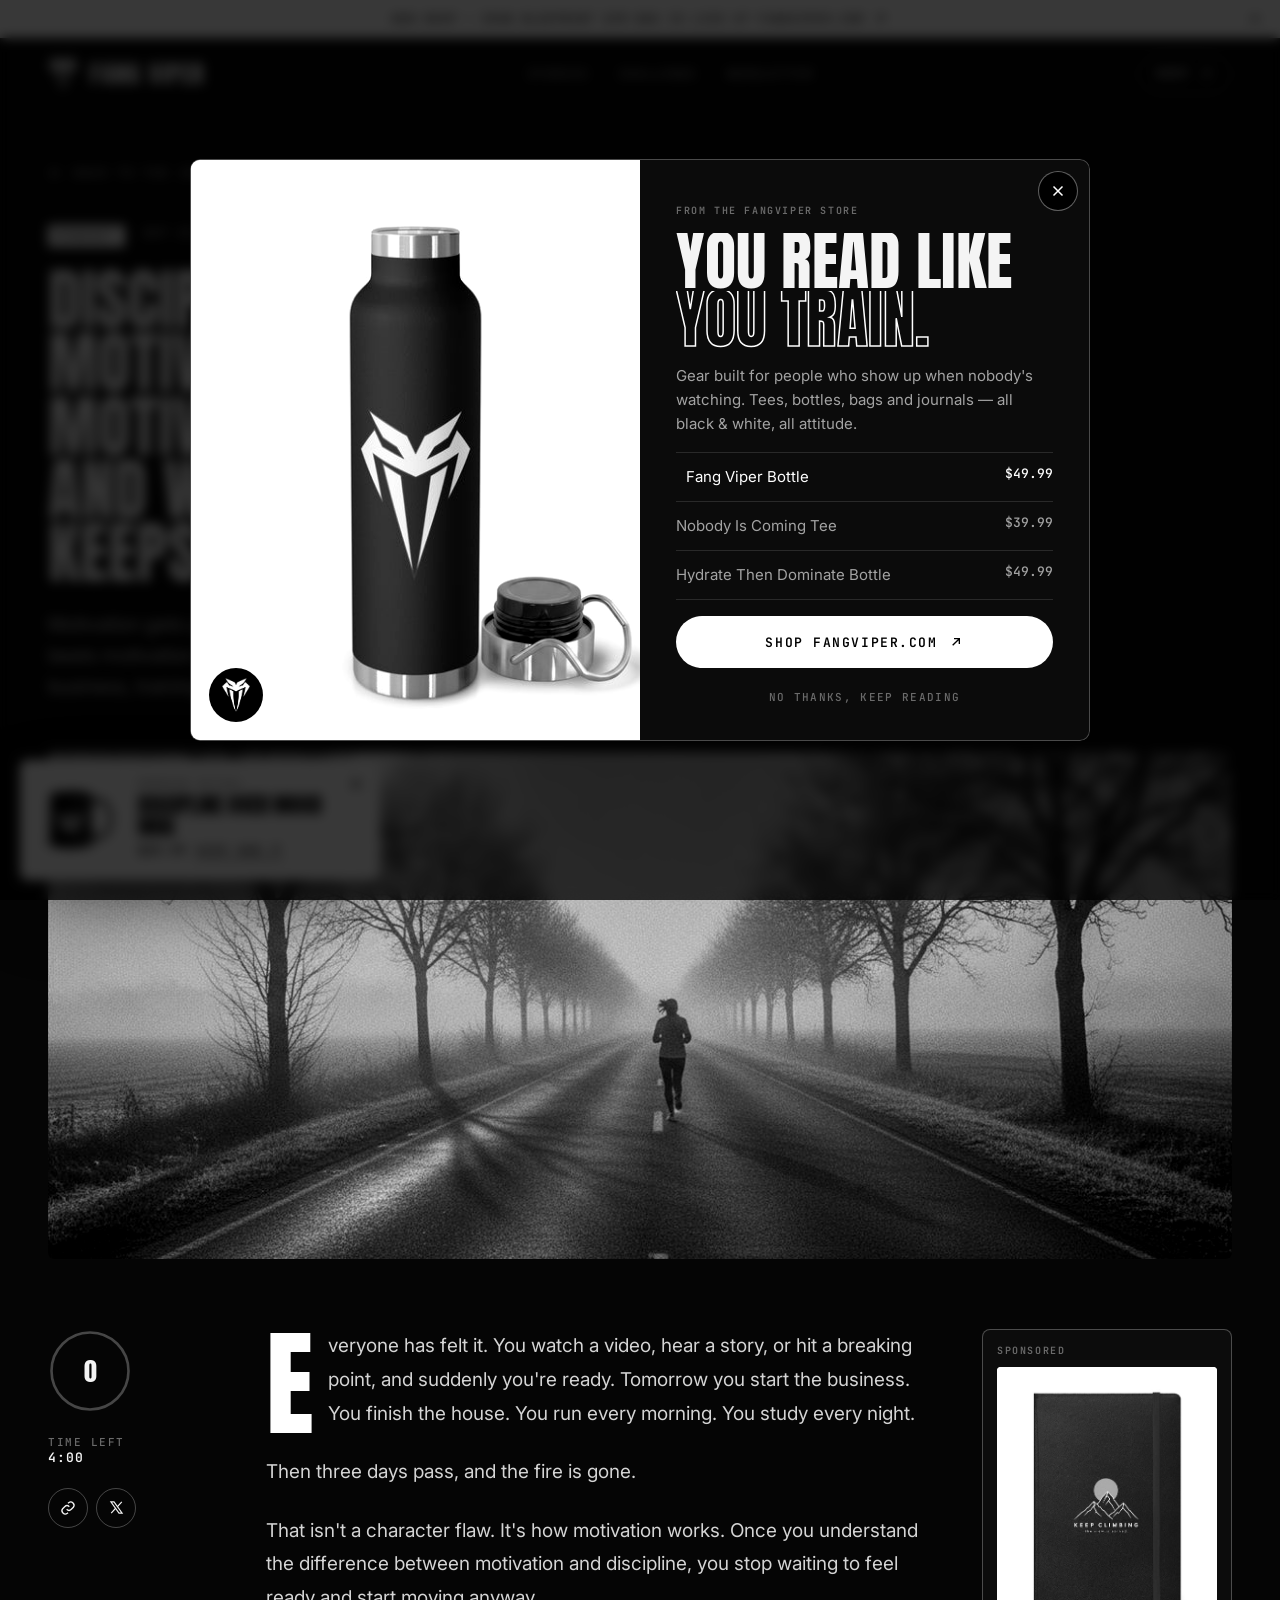
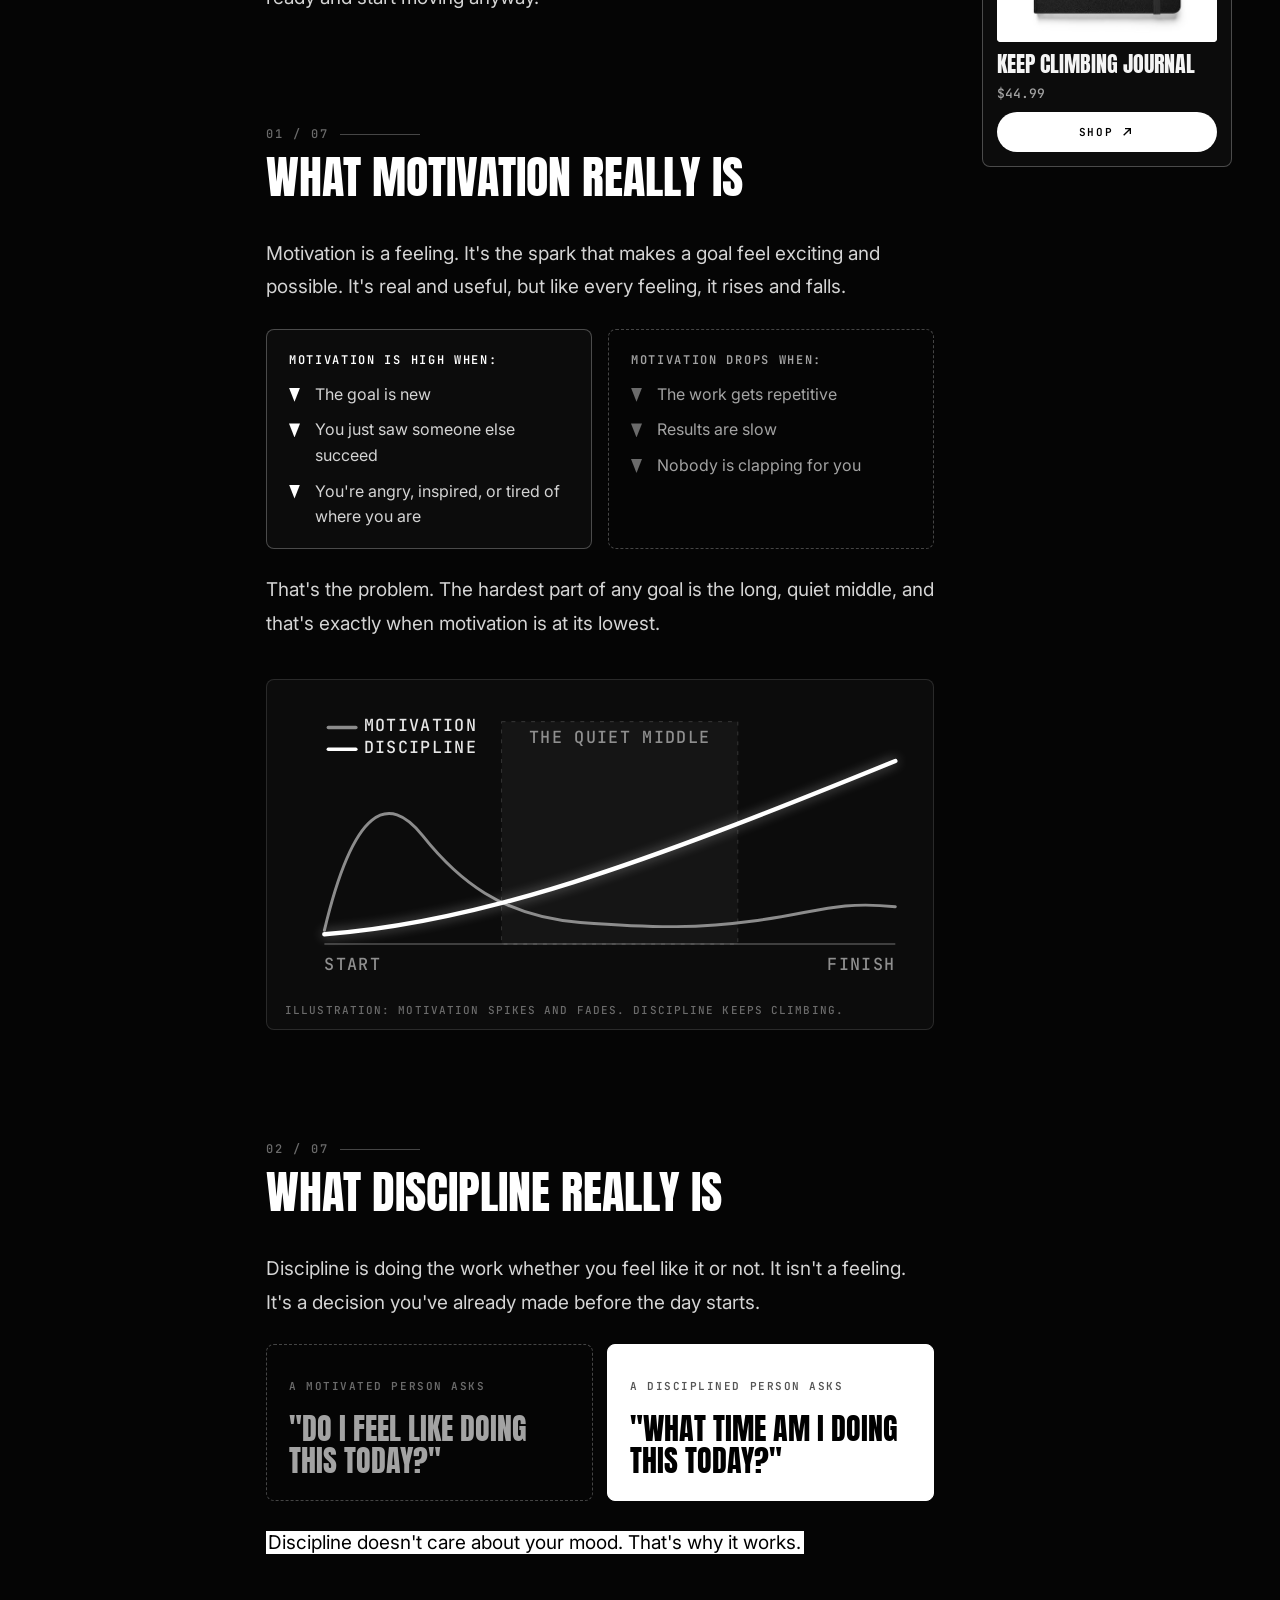
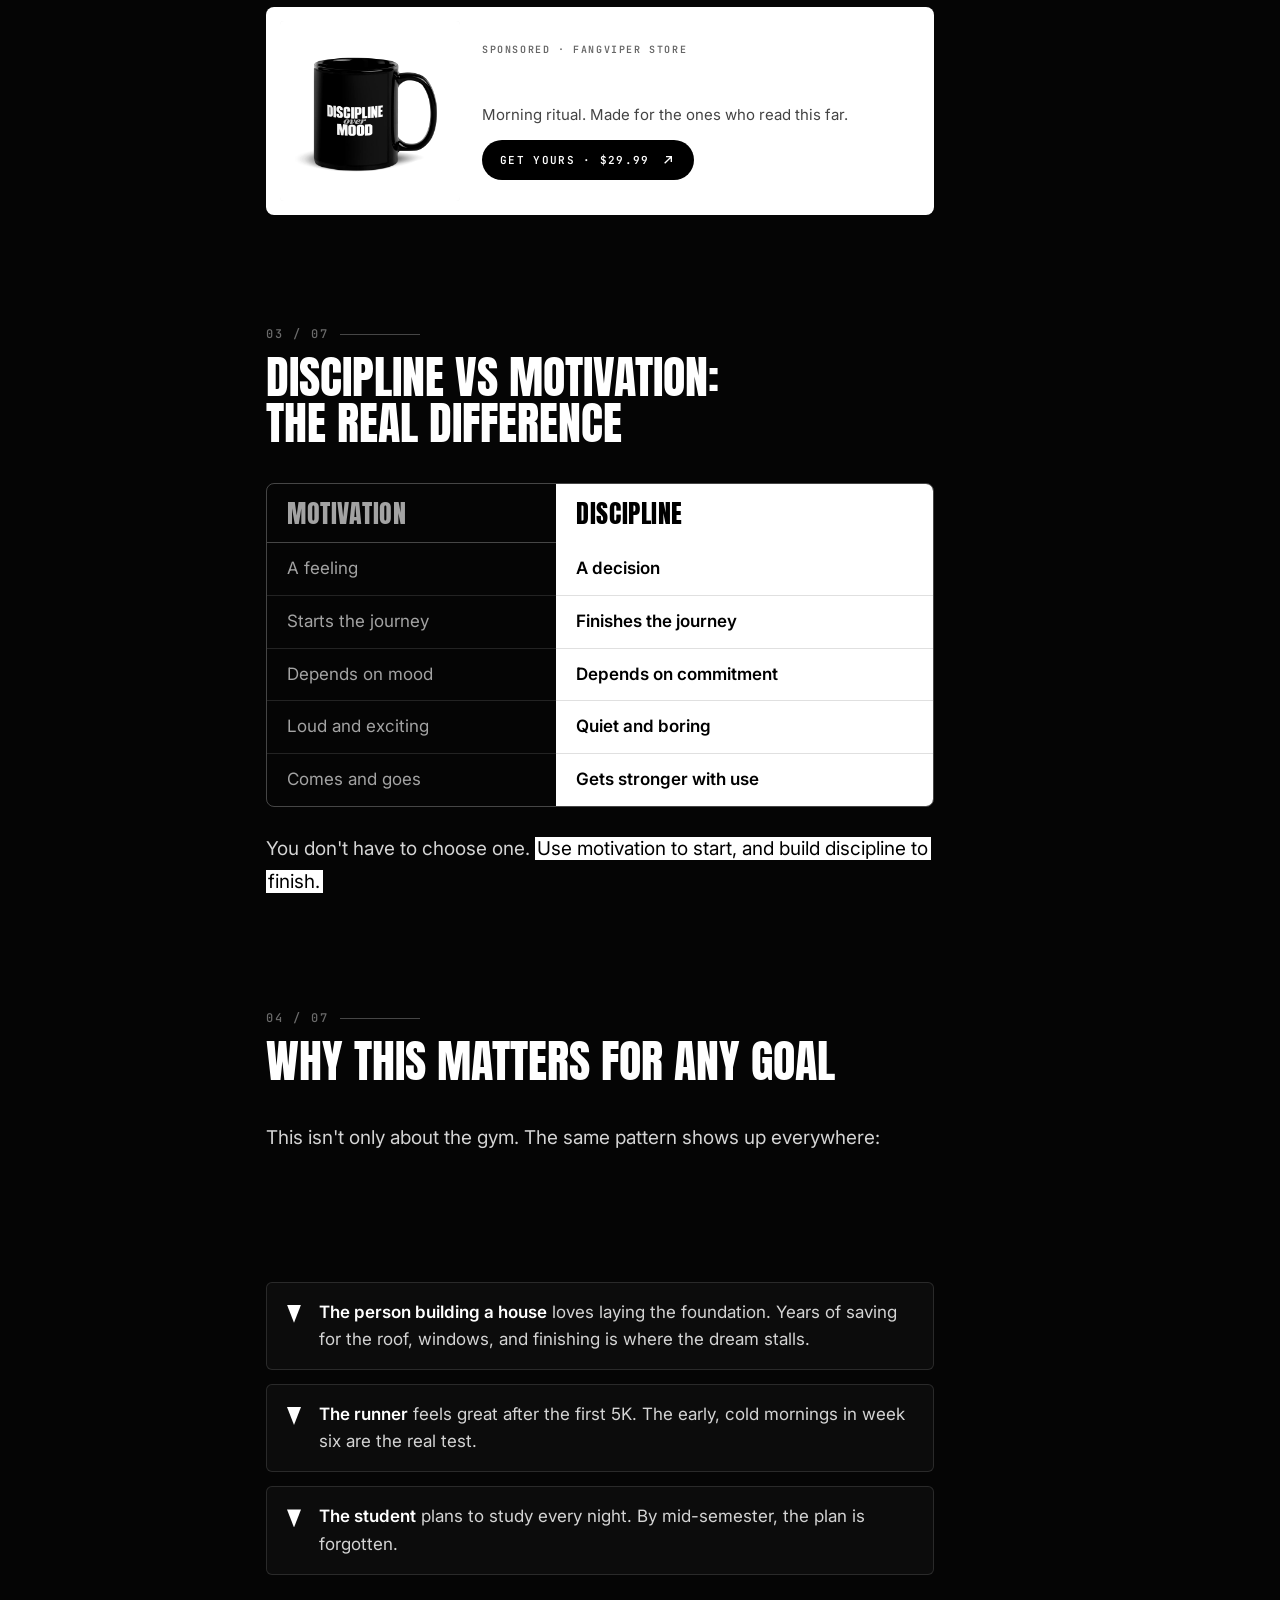
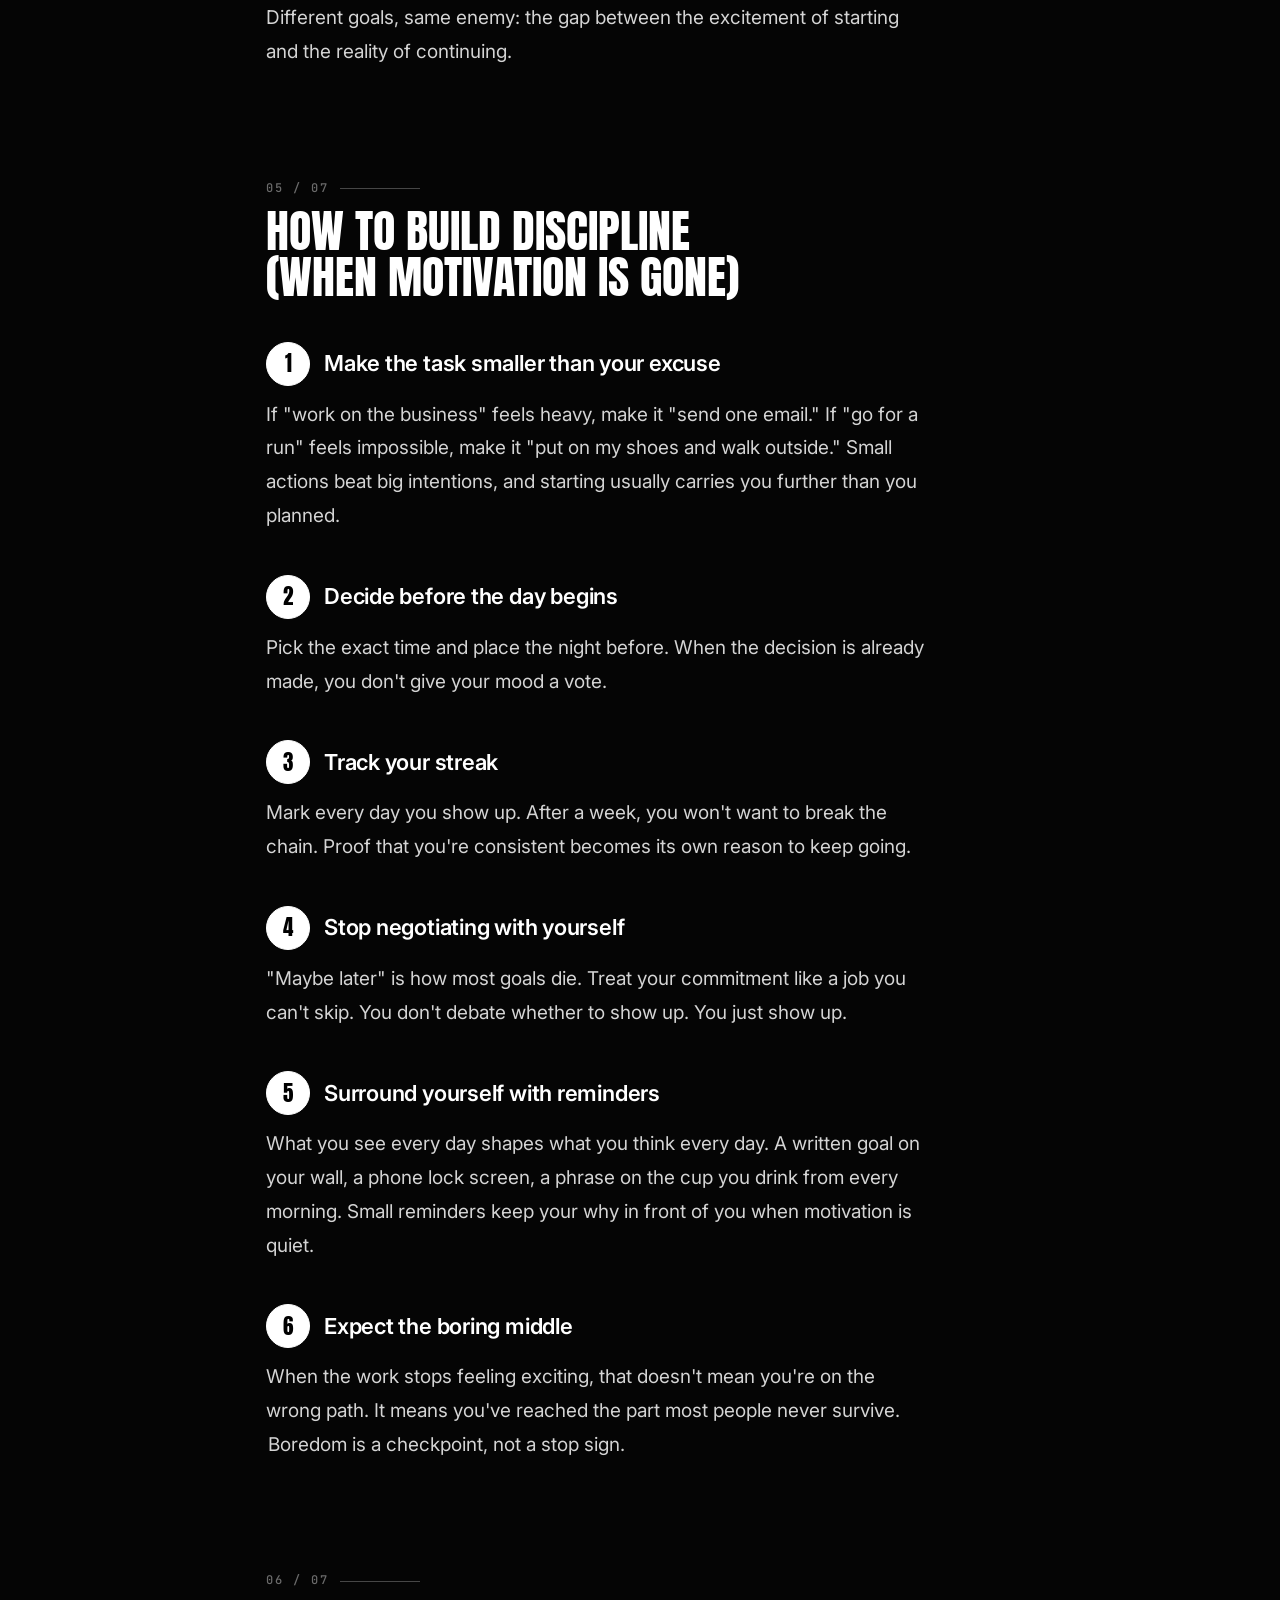
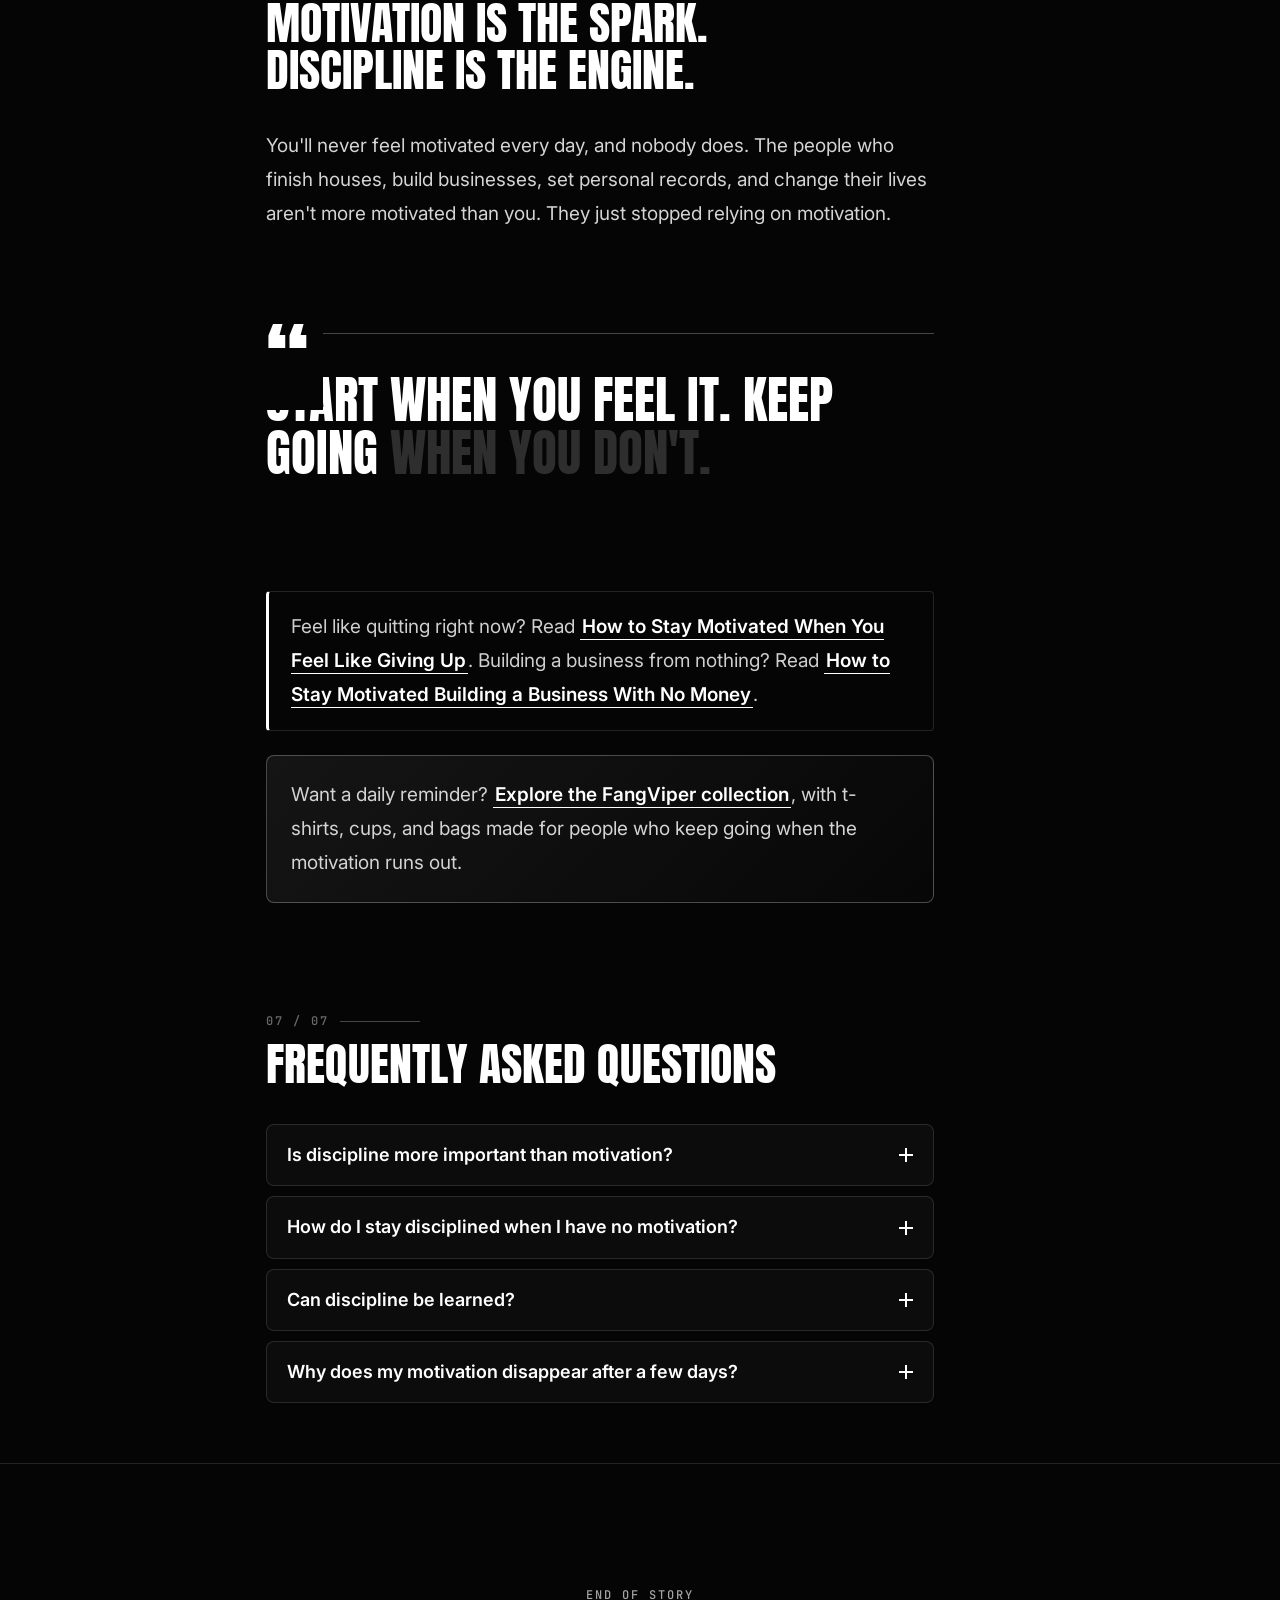
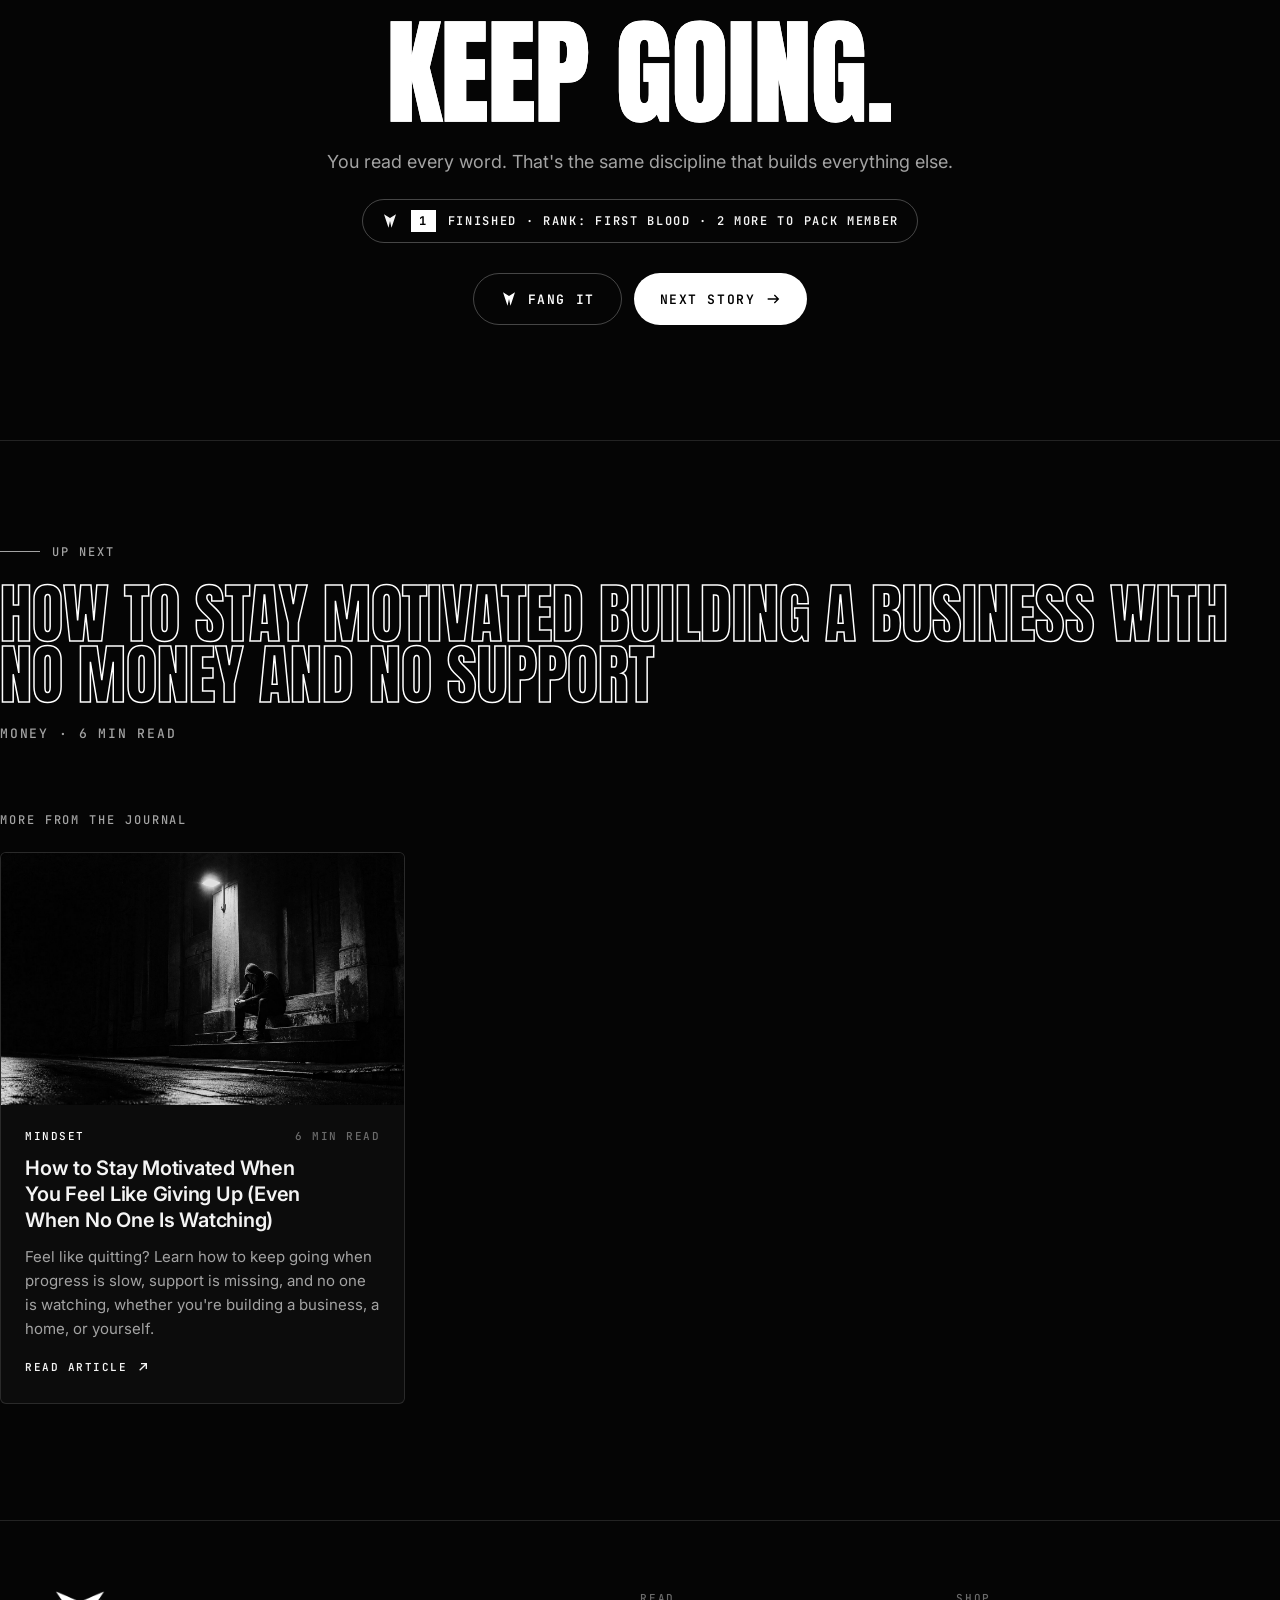
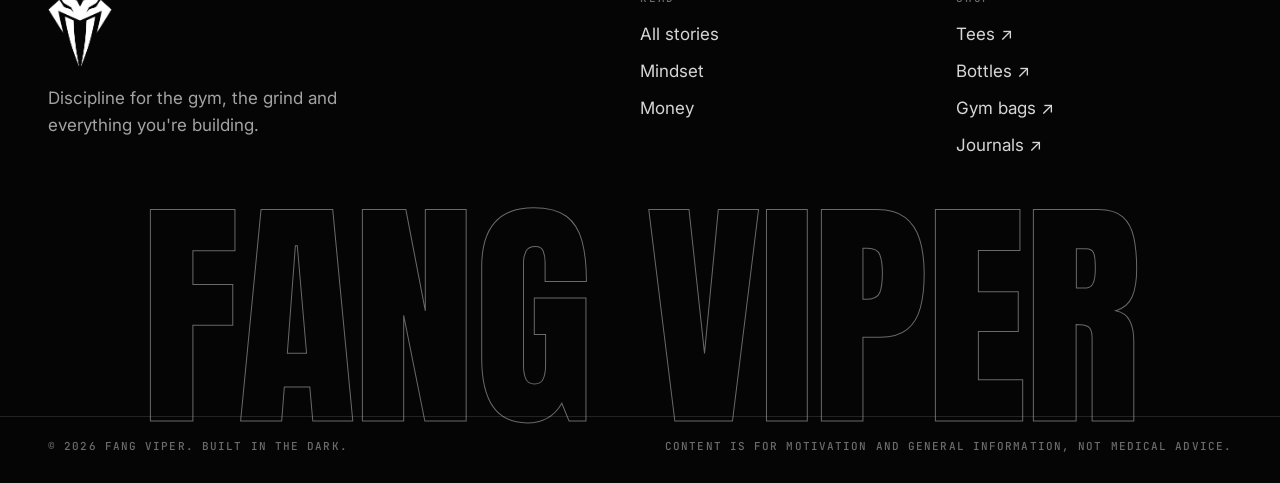
==== discipline-vs-motivation/index.html @ 1b56b863 "Publish post #3: How to Stay Motivated Building a Business With No Money New article at /how-to-stay" ====
<!DOCTYPE html>
<html lang="en">
<head>
  <meta charset="UTF-8">
  <meta name="viewport" content="width=device-width, initial-scale=1">
  <!-- build:meta (generated by tools/build-pages.ps1) -->
  <base href="../">
  <title>Discipline vs Motivation: What Actually Keeps You Going</title>
  <meta name="description" content="Motivation gets you started, but it never lasts. Learn why discipline beats motivation and how to build it, whether you're growing a business, training, or chasing any goal.">
  <link rel="canonical" href="https://blog.fangviper.com/discipline-vs-motivation/">
  <meta property="og:type" content="article">
  <meta property="og:site_name" content="Fang Viper Journal">
  <meta property="og:title" content="Discipline vs Motivation: What Actually Keeps You Going">
  <meta property="og:description" content="Motivation gets you started, but it never lasts. Learn why discipline beats motivation and how to build it, whether you're growing a business, training, or chasing any goal.">
  <meta property="og:url" content="https://blog.fangviper.com/discipline-vs-motivation/">
  <meta property="og:image" content="https://blog.fangviper.com/assets/img/run-solo.jpg">
  <meta property="og:image:alt" content="discipline vs motivation">
  <meta property="article:published_time" content="2026-09-25">
  <meta property="article:tag" content="discipline vs motivation">
  <meta property="article:tag" content="how to stay disciplined">
  <meta property="article:tag" content="motivation fades">
  <meta property="article:tag" content="how to keep going">
  <meta property="article:tag" content="self discipline tips">
  <meta name="twitter:card" content="summary_large_image">
  <script type="application/ld+json">{"@context":"https://schema.org","@type":"BlogPosting","headline":"Discipline vs Motivation: Why Motivation Fades and What Actually Keeps You Going","description":"Motivation gets you started, but it never lasts. Learn why discipline beats motivation and how to build it, whether you're growing a business, training, or chasing any goal.","datePublished":"2026-09-25","dateModified":"2026-09-25","image":"https://blog.fangviper.com/assets/img/run-solo.jpg","mainEntityOfPage":"https://blog.fangviper.com/discipline-vs-motivation/","keywords":"discipline vs motivation, how to stay disciplined, motivation fades, how to keep going, self discipline tips","author":{"@type":"Organization","name":"Fang Viper"},"publisher":{"@type":"Organization","name":"Fang Viper","logo":{"@type":"ImageObject","url":"https://blog.fangviper.com/assets/img/logo-black.png"}}}</script>
  <script type="application/ld+json">{"@context":"https://schema.org","@type":"FAQPage","mainEntity":[{"@type":"Question","name":"Is discipline more important than motivation?","acceptedAnswer":{"@type":"Answer","text":"For long-term goals, yes. Motivation helps you start, but discipline keeps you consistent when the excitement fades, and consistency is what produces results."}},{"@type":"Question","name":"How do I stay disciplined when I have no motivation?","acceptedAnswer":{"@type":"Answer","text":"Shrink the task, schedule it in advance, track your streak, and stop debating with yourself. Action often creates motivation, not the other way around."}},{"@type":"Question","name":"Can discipline be learned?","acceptedAnswer":{"@type":"Answer","text":"Yes. Discipline works like a muscle: every time you follow through on a small commitment, it gets easier to follow through on the next one."}},{"@type":"Question","name":"Why does my motivation disappear after a few days?","acceptedAnswer":{"@type":"Answer","text":"Motivation is an emotion tied to novelty. Once a goal becomes routine, the excitement naturally drops. That's normal, and it's the point where discipline has to take over."}}]}</script>
  <!-- /build:meta -->
  <meta name="theme-color" content="#050505">
  <link rel="icon" type="image/png" href="assets/img/favicon.png">
  <link rel="preconnect" href="https://fonts.googleapis.com">
  <link rel="preconnect" href="https://fonts.gstatic.com" crossorigin>
  <link href="https://fonts.googleapis.com/css2?family=Anton&family=Inter:wght@400;500;600;700&family=JetBrains+Mono:wght@400;500;600&display=swap" rel="stylesheet">
  <link rel="stylesheet" href="assets/css/style.css">
  <script>
    document.documentElement.classList.add("js");
    try { if (sessionStorage.getItem("fv_loaded")) document.documentElement.classList.add("returning"); } catch (e) {}
  </script>
</head>
<body>
  <a class="skip" href="discipline-vs-motivation/#article-body">Skip to article</a>

  
  <div class="curtain curtain--boot" aria-hidden="true"><img src="assets/img/logo-white.png" alt=""></div>
  <div class="readbar" aria-hidden="true"><i data-readbar></i></div>

  <!-- Top: store announcement + nav -->
  <div class="top" data-top>
    <div class="announce" data-announce>
      <div class="announce__text"></div>
      <button class="announce__close" aria-label="Close announcement"><svg viewBox="0 0 24 24" width="14" height="14"><path d="M6 6l12 12M18 6L6 18" fill="none" stroke="currentColor" stroke-width="2"/></svg></button>
    </div>
    <header class="nav" data-nav>
      <div class="container nav__inner">
        <a class="nav__brand" href="index.html" aria-label="Fang Viper home">
          <img src="assets/img/logo-white.png" alt="" class="nav__logo">
          <span class="nav__word">Fang Viper</span>
        </a>
        <nav class="nav__links" aria-label="Main">
          <a href="#journal">Stories</a>
          <a href="index.html#challenge">Challenge</a>
          <a href="#join">Newsletter</a>
        </nav>
        <div class="nav__right">
          <a class="btn btn--ghost btn--sm nav__shop" data-store href="#" target="_blank" rel="noopener">Shop <svg viewBox="0 0 24 24" width="14" height="14"><path d="M7 17L17 7M9 7h8v8" fill="none" stroke="currentColor" stroke-width="2"/></svg></a>
          <button class="burger" data-burger aria-label="Open menu" aria-expanded="false"><span></span><span></span></button>
        </div>
      </div>
    </header>
  </div>

  <!-- Full-screen menu (phones and tablets) -->
  <div class="menu" data-menu aria-hidden="true">
    <div class="menu__inner container">
      <nav class="menu__links">
        <a href="#journal">Stories</a>
        <a href="index.html#challenge">Daily Challenge</a>
        <a href="#join">Newsletter</a>
        <a data-store href="#" target="_blank" rel="noopener">Shop ↗</a>
      </nav>
      <p class="menu__foot">Fang Viper · Built in the dark.</p>
    </div>
  </div>

  

  <!-- build:article -->
  <main id="main" class="article-view" data-article data-slug="discipline-vs-motivation">
    <header class="a-hero container">
      <a class="a-back" href="index.html#journal">Back to the journal</a>
      <div class="a-kicker"><b>Mindset</b><span>Sep 25, 2026</span><span>By Fang Viper</span></div>
      <h1 class="a-title">Discipline vs Motivation: Why Motivation Fades and What Actually Keeps You Going</h1>
      <p class="a-dek">Motivation gets you started, but it never lasts. Learn why discipline beats motivation and how to build it, whether you're growing a business, training, or chasing any goal.</p>
      <div class="a-cover"><img src="assets/img/run-solo.jpg" alt="discipline vs motivation"></div>
    </header>
    <div class="a-layout container">
      <article class="prose" id="article-body"><p>Everyone has felt it. You watch a video, hear a story, or hit a breaking point, and suddenly you're ready. Tomorrow you start the business. You finish the house. You run every morning. You study every night.</p>
<p>Then three days pass, and the fire is gone.</p>
<p>That isn't a character flaw. It's how motivation works. Once you understand the difference between motivation and discipline, you stop waiting to feel ready and start moving anyway.</p>

<h2>What Motivation Really Is</h2>
<p>Motivation is a feeling. It's the spark that makes a goal feel exciting and possible. It's real and useful, but like every feeling, it rises and falls.</p>
<div class="split-list">
  <div>
    <p class="list-label">Motivation is high when:</p>
    <ul>
      <li>The goal is new</li>
      <li>You just saw someone else succeed</li>
      <li>You're angry, inspired, or tired of where you are</li>
    </ul>
  </div>
  <div>
    <p class="list-label">Motivation drops when:</p>
    <ul>
      <li>The work gets repetitive</li>
      <li>Results are slow</li>
      <li>Nobody is clapping for you</li>
    </ul>
  </div>
</div>
<p>That's the problem. The hardest part of any goal is the long, quiet middle, and that's exactly when motivation is at its lowest.</p>
<figure class="drive-chart">
  <svg viewBox="0 0 640 300" role="img" aria-labelledby="drive-chart-title">
    <title id="drive-chart-title">Illustration: motivation spikes at the start and fades through the middle, while discipline keeps climbing</title>
    <rect class="zone" x="220" y="24" width="240" height="226"/>
    <text class="zone-label" x="340" y="46" text-anchor="middle">The quiet middle</text>
    <line class="axis" x1="40" y1="250" x2="620" y2="250"/>
    <path class="line line--motivation" pathLength="1" d="M40 236 C 70 110, 105 96, 140 140 S 220 222, 300 228 S 420 234, 480 226 S 560 206, 620 212"/>
    <path class="line line--discipline" pathLength="1" d="M40 240 C 200 228, 360 170, 620 64"/>
    <g class="legend">
      <line x1="44" y1="30" x2="72" y2="30" class="key key--motivation"/><text x="80" y="34">Motivation</text>
      <line x1="44" y1="52" x2="72" y2="52" class="key key--discipline"/><text x="80" y="56">Discipline</text>
    </g>
    <text class="tick" x="40" y="276">Start</text>
    <text class="tick" x="620" y="276" text-anchor="end">Finish</text>
  </svg>
  <figcaption>Illustration: motivation spikes and fades. Discipline keeps climbing.</figcaption>
</figure>

<h2>What Discipline Really Is</h2>
<p>Discipline is doing the work whether you feel like it or not. It isn't a feeling. It's a decision you've already made before the day starts.</p>
<div class="versus">
  <div class="versus__card"><span class="versus__who">A motivated person asks</span><p>"Do I feel like doing this today?"</p></div>
  <div class="versus__card versus__card--strong"><span class="versus__who">A disciplined person asks</span><p>"What time am I doing this today?"</p></div>
</div>
<p><mark>Discipline doesn't care about your mood. That's why it works.</mark></p>

<h2>Discipline vs Motivation: The Real Difference</h2>
<div class="table-wrap">
  <table class="compare">
    <thead><tr><th scope="col">Motivation</th><th scope="col">Discipline</th></tr></thead>
    <tbody>
      <tr><td>A feeling</td><td>A decision</td></tr>
      <tr><td>Starts the journey</td><td>Finishes the journey</td></tr>
      <tr><td>Depends on mood</td><td>Depends on commitment</td></tr>
      <tr><td>Loud and exciting</td><td>Quiet and boring</td></tr>
      <tr><td>Comes and goes</td><td>Gets stronger with use</td></tr>
    </tbody>
  </table>
</div>
<p>You don't have to choose one. <mark>Use motivation to start, and build discipline to finish.</mark></p>

<h2>Why This Matters for Any Goal</h2>
<p>This isn't only about the gym. The same pattern shows up everywhere:</p>
<ul>
  <li><strong>The entrepreneur</strong> is excited for launch week. Month four, with slow sales, is where most people quit.</li>
  <li><strong>The person building a house</strong> loves laying the foundation. Years of saving for the roof, windows, and finishing is where the dream stalls.</li>
  <li><strong>The runner</strong> feels great after the first 5K. The early, cold mornings in week six are the real test.</li>
  <li><strong>The student</strong> plans to study every night. By mid-semester, the plan is forgotten.</li>
</ul>
<p>Different goals, same enemy: the gap between the excitement of starting and the reality of continuing.</p>

<h2>How to Build Discipline (When Motivation Is Gone)</h2>
<h3><span class="step-n">1</span> Make the task smaller than your excuse</h3>
<p>If "work on the business" feels heavy, make it "send one email." If "go for a run" feels impossible, make it "put on my shoes and walk outside." Small actions beat big intentions, and starting usually carries you further than you planned.</p>
<h3><span class="step-n">2</span> Decide before the day begins</h3>
<p>Pick the exact time and place the night before. When the decision is already made, you don't give your mood a vote.</p>
<h3><span class="step-n">3</span> Track your streak</h3>
<p>Mark every day you show up. After a week, you won't want to break the chain. Proof that you're consistent becomes its own reason to keep going.</p>
<h3><span class="step-n">4</span> Stop negotiating with yourself</h3>
<p>"Maybe later" is how most goals die. Treat your commitment like a job you can't skip. You don't debate whether to show up. You just show up.</p>
<h3><span class="step-n">5</span> Surround yourself with reminders</h3>
<p>What you see every day shapes what you think every day. A written goal on your wall, a phone lock screen, a phrase on the cup you drink from every morning. Small reminders keep your why in front of you when motivation is quiet.</p>
<h3><span class="step-n">6</span> Expect the boring middle</h3>
<p>When the work stops feeling exciting, that doesn't mean you're on the wrong path. It means you've reached the part most people never survive. <mark>Boredom is a checkpoint, not a stop sign.</mark></p>

<h2>Motivation Is the Spark. Discipline Is the Engine.</h2>
<p>You'll never feel motivated every day, and nobody does. The people who finish houses, build businesses, set personal records, and change their lives aren't more motivated than you. They just stopped relying on motivation.</p>
<blockquote>Start when you feel it. Keep going when you don't.</blockquote>
<p class="see-also">Feel like quitting right now? Read <a class="text-cta" data-post="how-to-stay-motivated-when-you-feel-like-giving-up" href="how-to-stay-motivated-when-you-feel-like-giving-up/">How to Stay Motivated When You Feel Like Giving Up</a>. Building a business from nothing? Read <a class="text-cta" data-post="how-to-stay-motivated-building-a-business" href="how-to-stay-motivated-building-a-business/">How to Stay Motivated Building a Business With No Money</a>.</p>
<p class="cta-line">Want a daily reminder? <a class="text-cta" href="https://fangviper.com/collections/all?utm_source=fangviper_blog&amp;utm_medium=article_cta&amp;utm_campaign=blog_ads" target="_blank" rel="noopener">Explore the FangViper collection</a>, with t-shirts, cups, and bags made for people who keep going when the motivation runs out.</p>

<h2>Frequently Asked Questions</h2>
<div class="faq">
  <details class="faq__item">
    <summary>Is discipline more important than motivation?</summary>
    <p>For long-term goals, yes. Motivation helps you start, but discipline keeps you consistent when the excitement fades, and consistency is what produces results.</p>
  </details>
  <details class="faq__item">
    <summary>How do I stay disciplined when I have no motivation?</summary>
    <p>Shrink the task, schedule it in advance, track your streak, and stop debating with yourself. Action often creates motivation, not the other way around.</p>
  </details>
  <details class="faq__item">
    <summary>Can discipline be learned?</summary>
    <p>Yes. Discipline works like a muscle: every time you follow through on a small commitment, it gets easier to follow through on the next one.</p>
  </details>
  <details class="faq__item">
    <summary>Why does my motivation disappear after a few days?</summary>
    <p>Motivation is an emotion tied to novelty. Once a goal becomes routine, the excitement naturally drops. That's normal, and it's the point where discipline has to take over.</p>
  </details>
</div>
      </article>
    </div>
  </main>
  <!-- /build:article -->
  <div class="nudge" data-nudge role="status"></div>

  <footer class="footer">
    <div class="container footer__top">
      <div class="footer__brand">
        <img src="assets/img/logo-white.png" alt="Fang Viper logo">
        <p>Discipline for the gym, the grind and everything you're building.</p>
      </div>
      <div class="footer__col">
        <h4>Read</h4>
        <a href="index.html?cat=All#journal" data-cat-link="All">All stories</a>
        <a href="index.html?cat=Mindset#journal" data-cat-link="Mindset">Mindset</a>
        <a href="index.html?cat=Money#journal" data-cat-link="Money">Money</a>
        <a href="index.html?cat=Fitness#journal" data-cat-link="Fitness">Fitness</a>
        <a href="index.html?cat=Goals#journal" data-cat-link="Goals">Goals</a>
      </div>
      <div class="footer__col">
        <h4>Shop</h4>
        <a data-store data-q="tee" href="#" target="_blank" rel="noopener">Tees ↗</a>
        <a data-store data-q="bottle" href="#" target="_blank" rel="noopener">Bottles ↗</a>
        <a data-store data-q="bag" href="#" target="_blank" rel="noopener">Gym bags ↗</a>
        <a data-store data-q="journal" href="#" target="_blank" rel="noopener">Journals ↗</a>
      </div>
    </div>
    <div class="footer__big" data-bigword aria-hidden="true">Fang Viper</div>
    <div class="container footer__bottom">
      <span>© 2026 Fang Viper. Built in the dark.</span>
      <span>Content is for motivation and general information, not medical advice.</span>
    </div>
  </footer>

  <button class="totop" data-totop aria-label="Back to top">
    <svg viewBox="0 0 48 48"><circle cx="24" cy="24" r="21" class="totop__track"/><circle cx="24" cy="24" r="21" class="totop__bar" data-totop-bar/><path d="M24 31V17M18 23l6-6 6 6" fill="none" stroke="currentColor" stroke-width="2"/></svg>
  </button>

  <script src="assets/js/data.js"></script>
  <script src="assets/js/ads.js"></script>
  <script src="assets/js/main.js"></script>
</body>
</html>
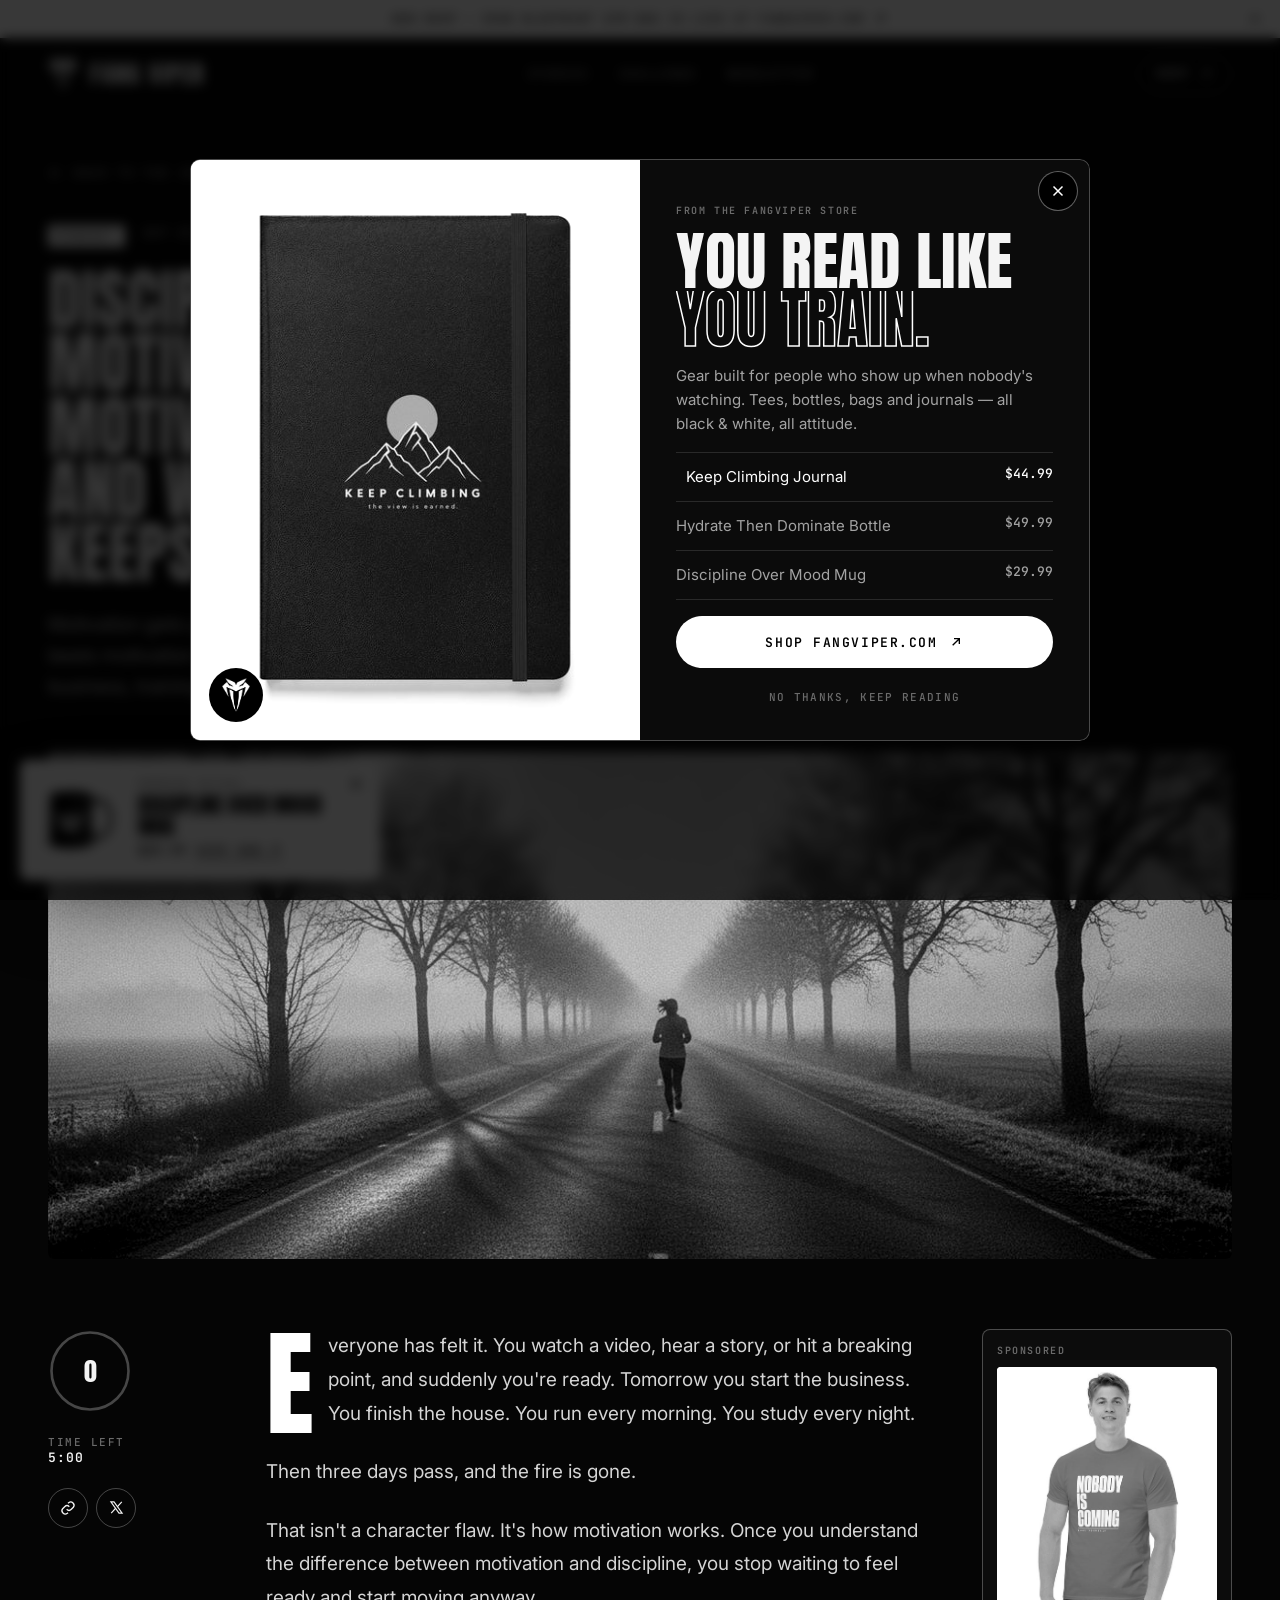
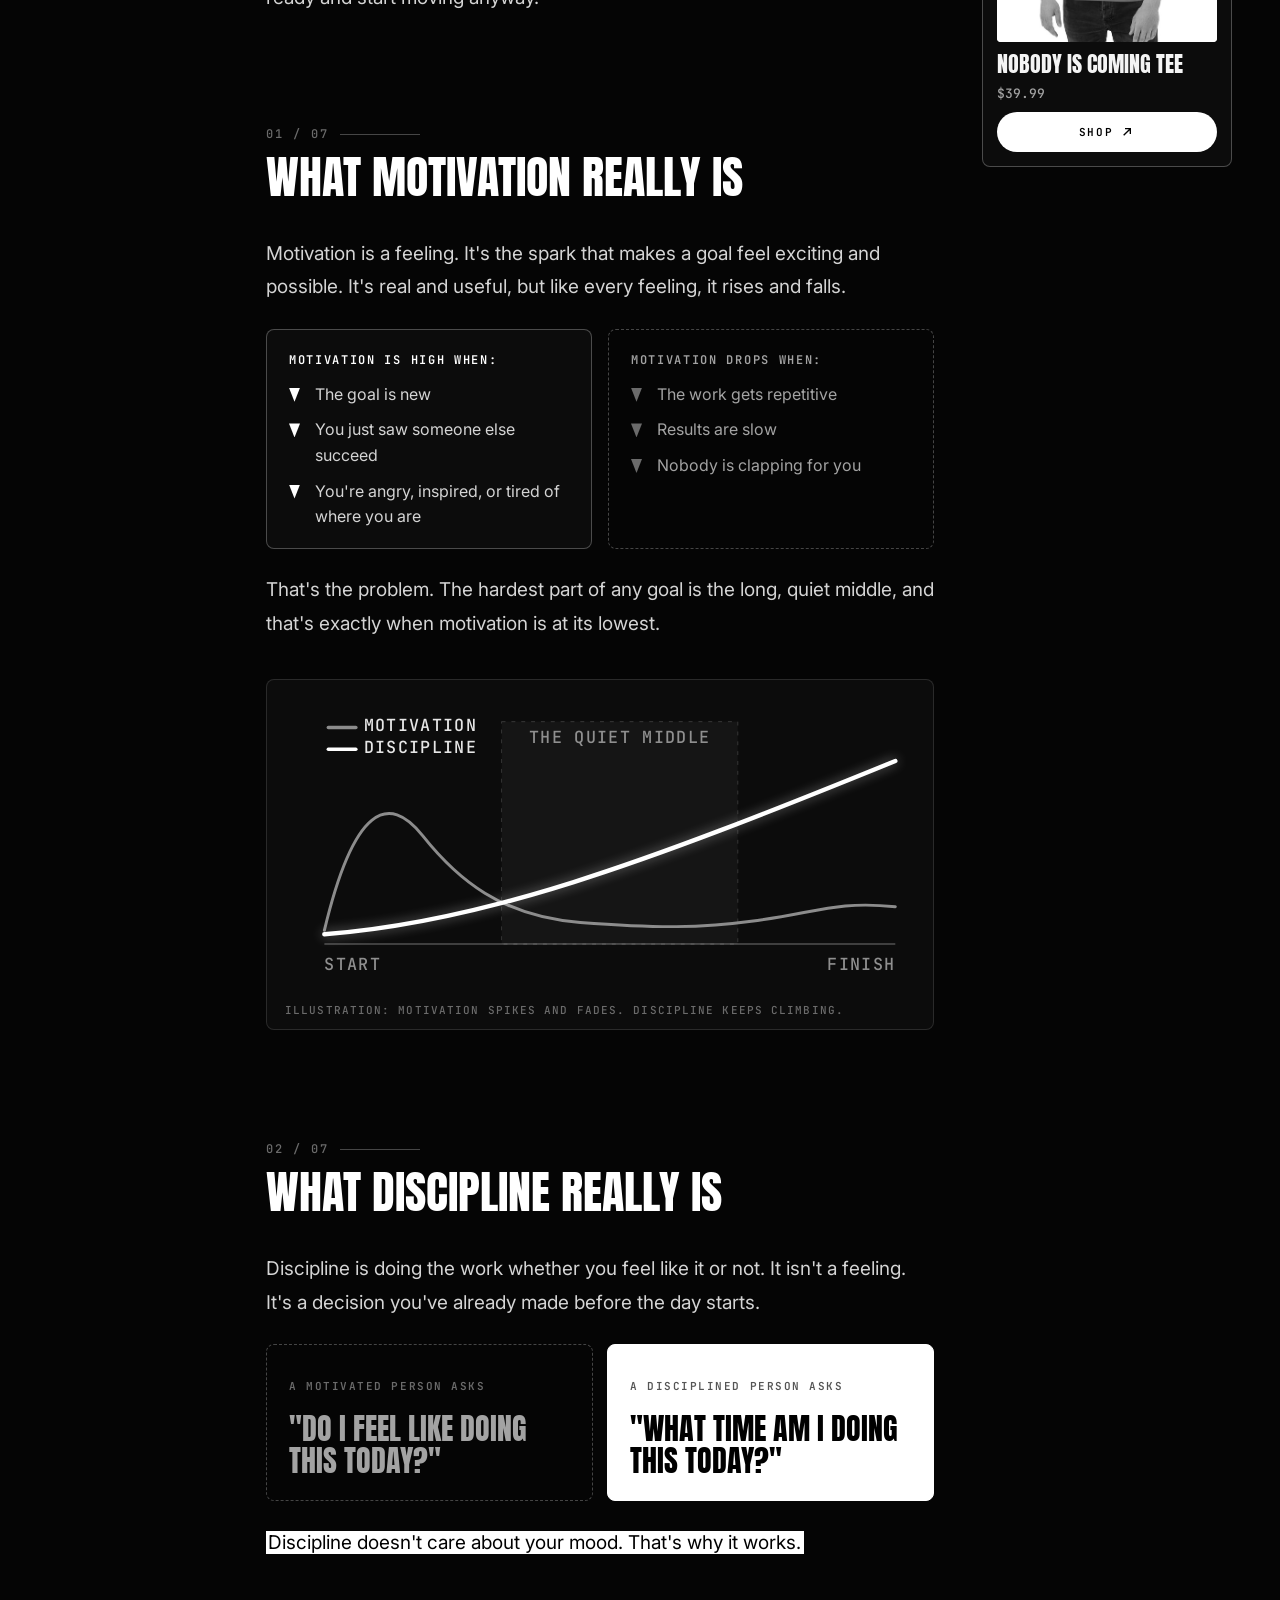
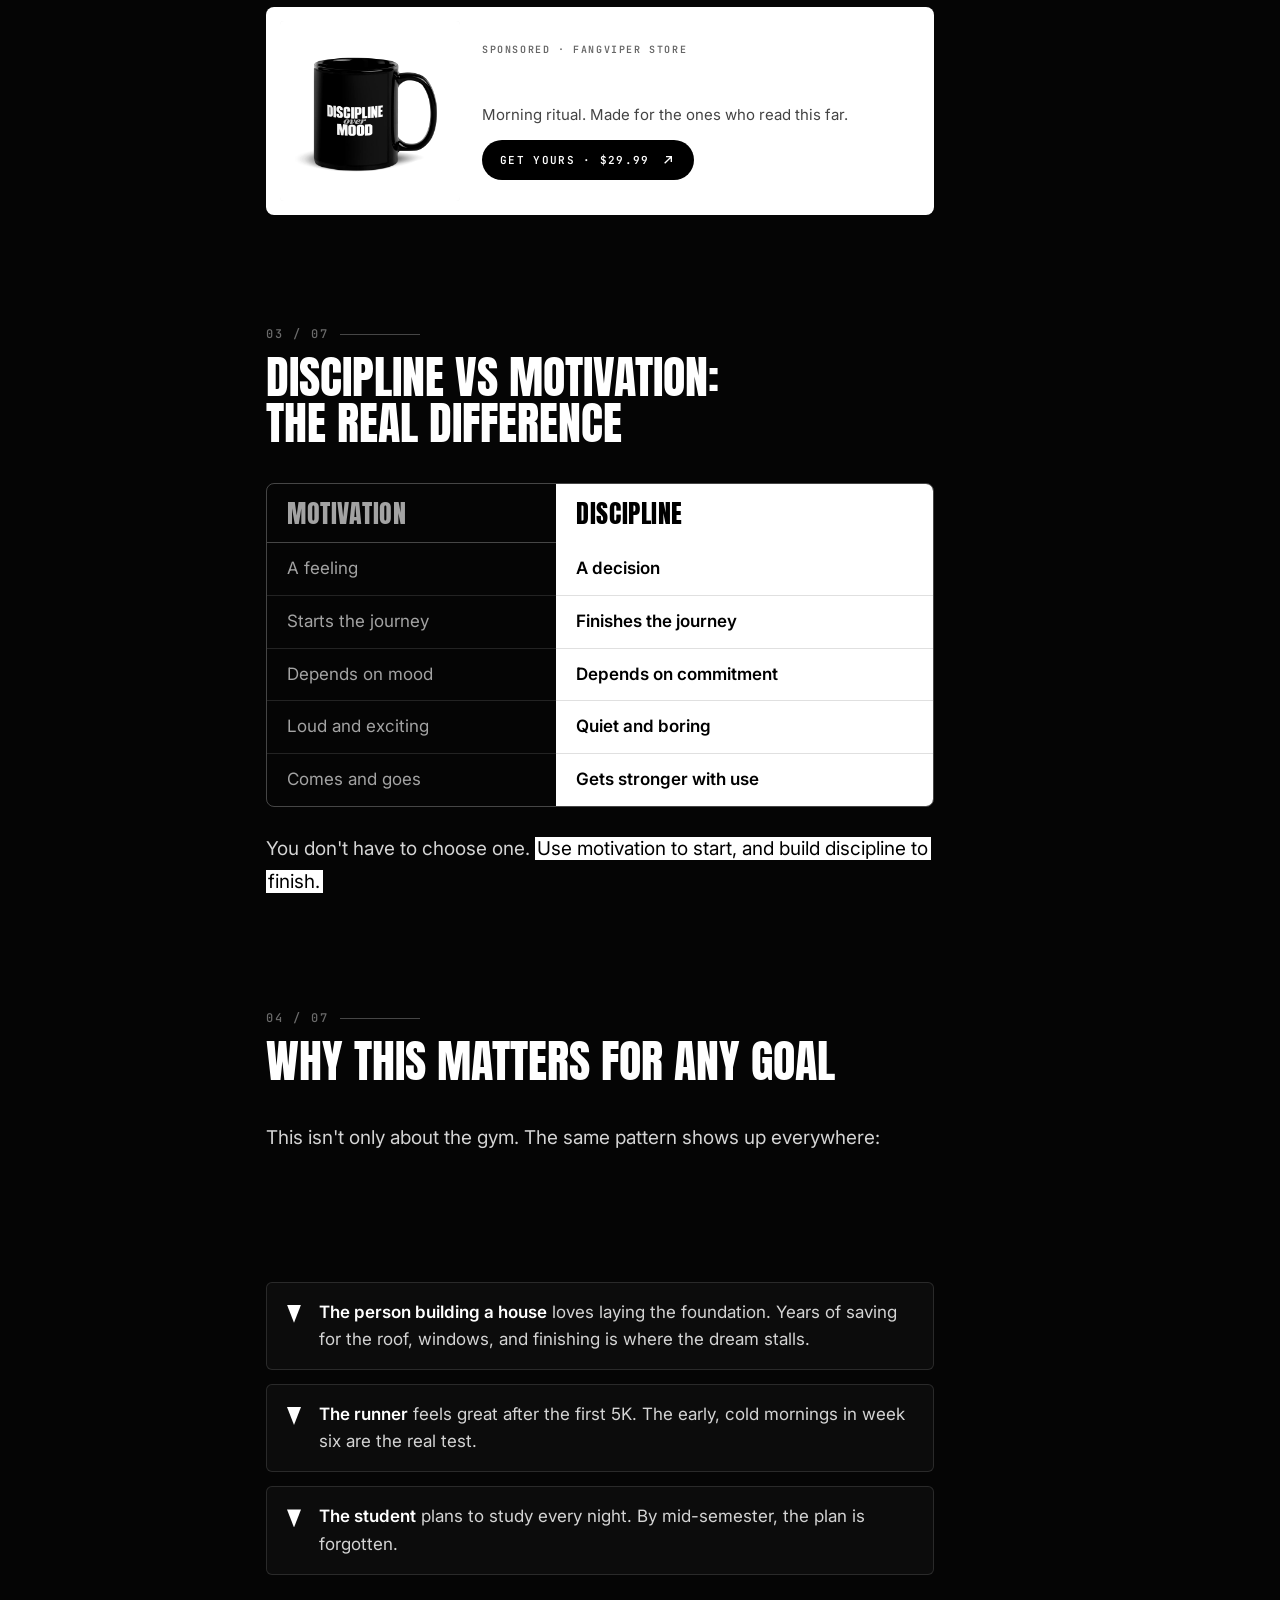
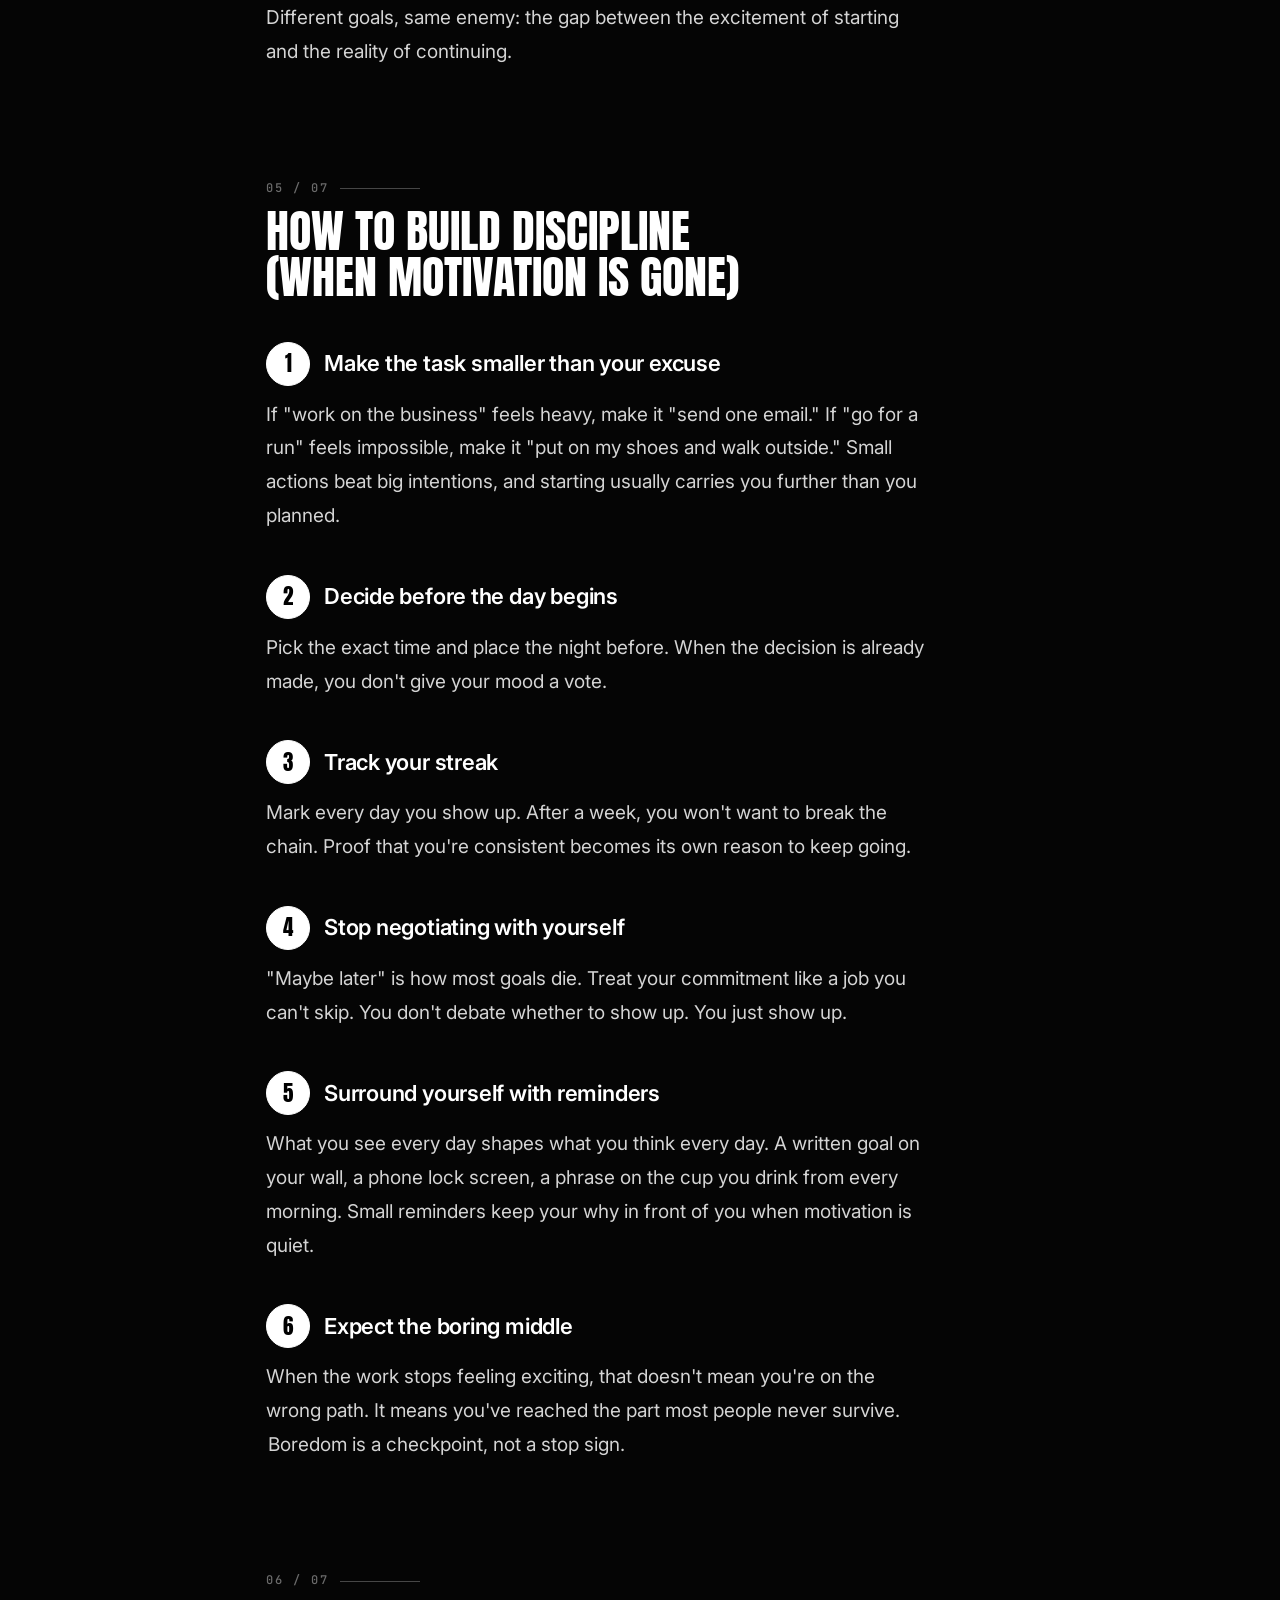
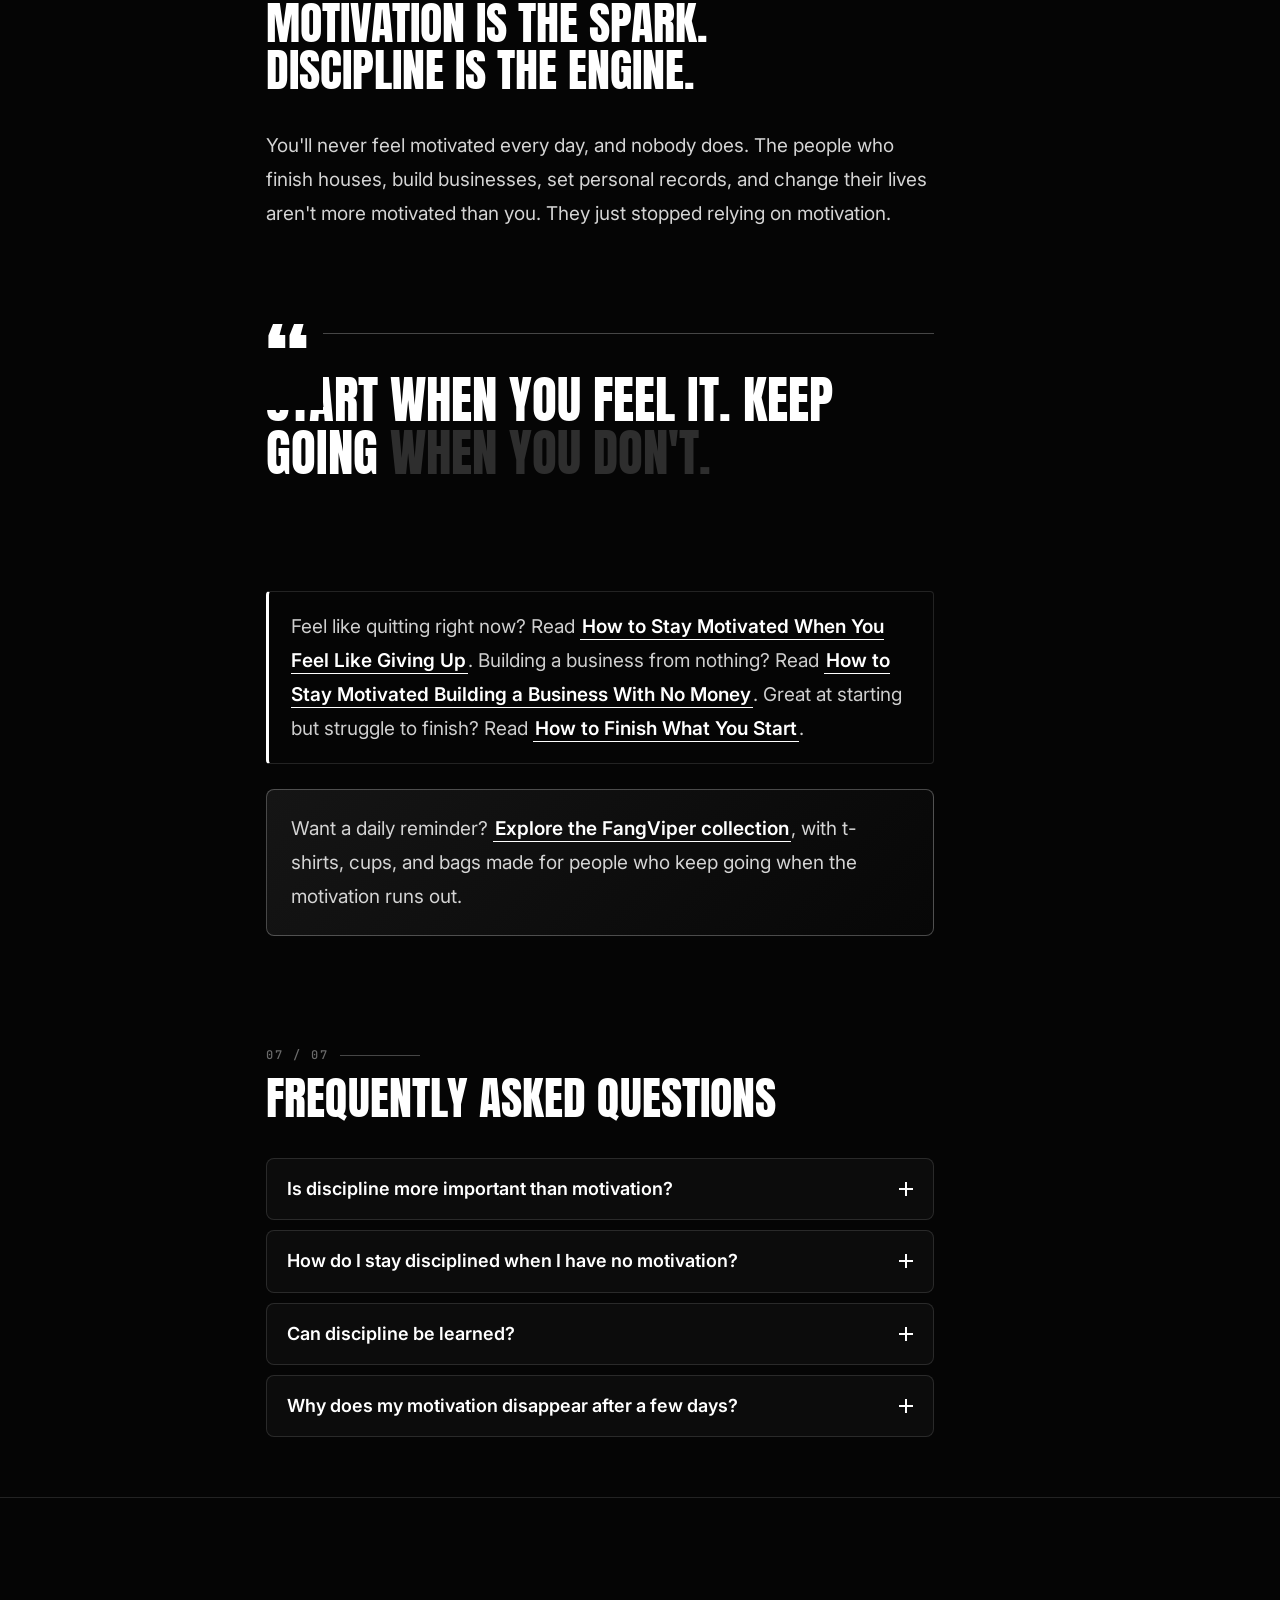
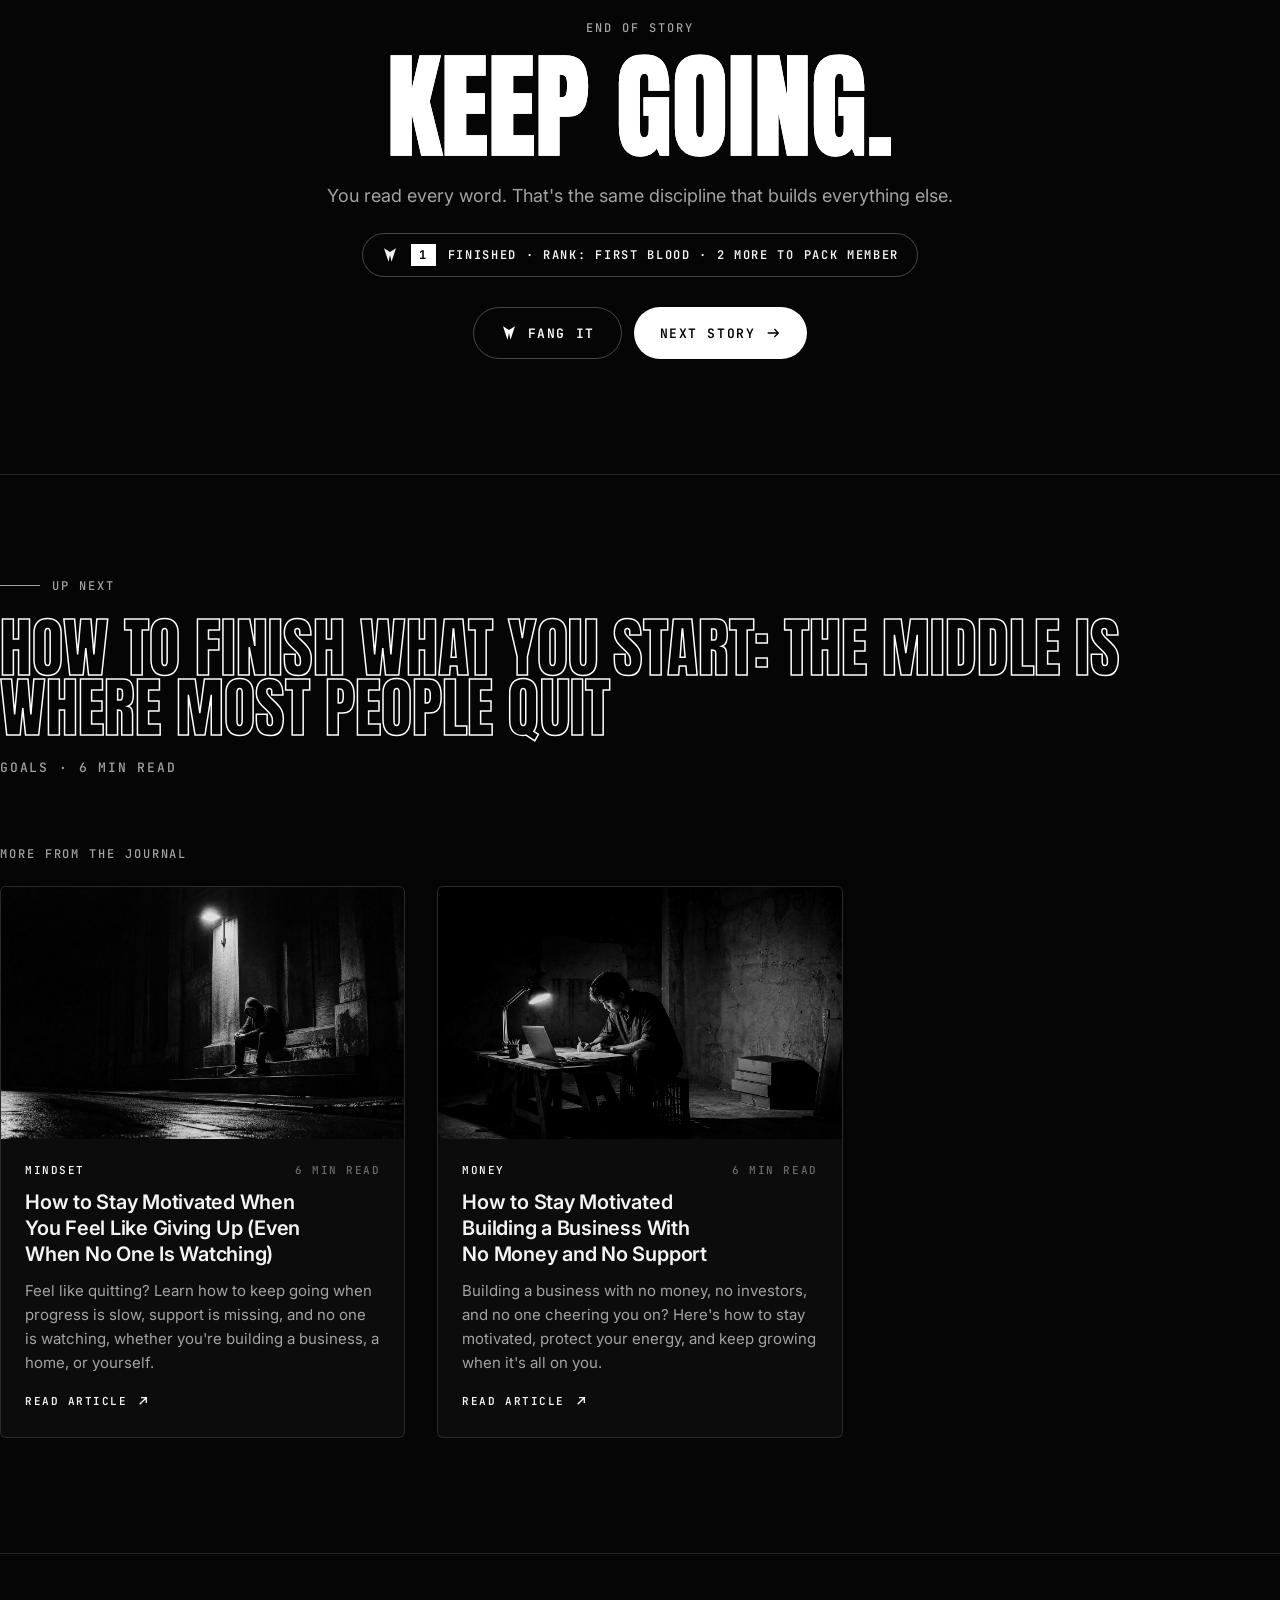
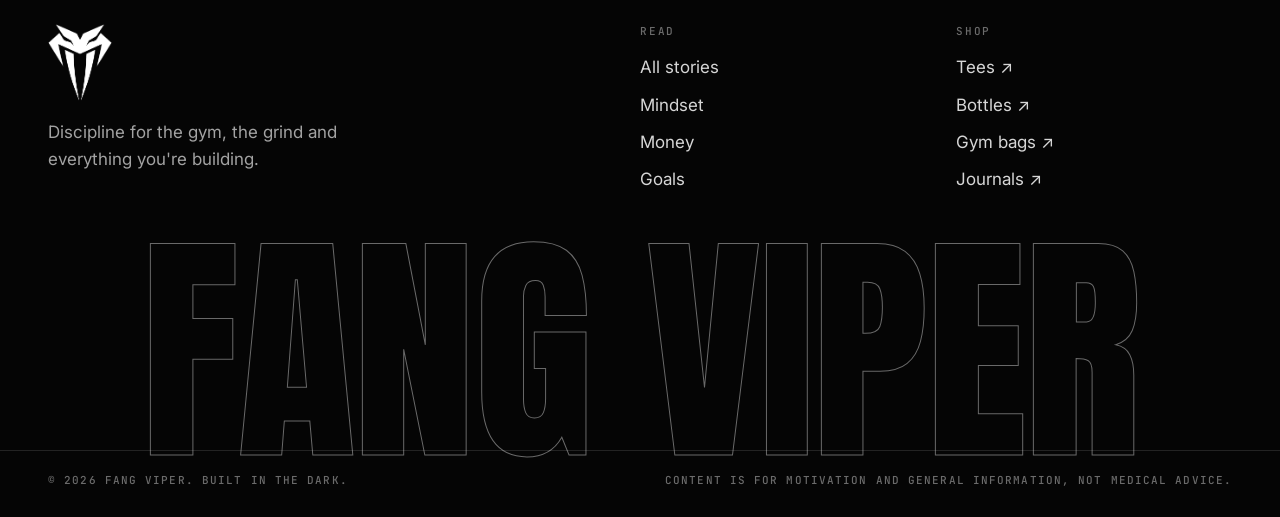
==== commit 6a0d2d5a: "Publish post #4: How to Finish What You Start New article at /how-to-finish-what-you-start/ (categor" ====
--- a/discipline-vs-motivation/index.html
+++ b/discipline-vs-motivation/index.html
@@ -186,7 +186,7 @@
 <h2>Motivation Is the Spark. Discipline Is the Engine.</h2>
 <p>You'll never feel motivated every day, and nobody does. The people who finish houses, build businesses, set personal records, and change their lives aren't more motivated than you. They just stopped relying on motivation.</p>
 <blockquote>Start when you feel it. Keep going when you don't.</blockquote>
-<p class="see-also">Feel like quitting right now? Read <a class="text-cta" data-post="how-to-stay-motivated-when-you-feel-like-giving-up" href="how-to-stay-motivated-when-you-feel-like-giving-up/">How to Stay Motivated When You Feel Like Giving Up</a>. Building a business from nothing? Read <a class="text-cta" data-post="how-to-stay-motivated-building-a-business" href="how-to-stay-motivated-building-a-business/">How to Stay Motivated Building a Business With No Money</a>.</p>
+<p class="see-also">Feel like quitting right now? Read <a class="text-cta" data-post="how-to-stay-motivated-when-you-feel-like-giving-up" href="how-to-stay-motivated-when-you-feel-like-giving-up/">How to Stay Motivated When You Feel Like Giving Up</a>. Building a business from nothing? Read <a class="text-cta" data-post="how-to-stay-motivated-building-a-business" href="how-to-stay-motivated-building-a-business/">How to Stay Motivated Building a Business With No Money</a>. Great at starting but struggle to finish? Read <a class="text-cta" data-post="how-to-finish-what-you-start" href="how-to-finish-what-you-start/">How to Finish What You Start</a>.</p>
 <p class="cta-line">Want a daily reminder? <a class="text-cta" href="https://fangviper.com/collections/all?utm_source=fangviper_blog&amp;utm_medium=article_cta&amp;utm_campaign=blog_ads" target="_blank" rel="noopener">Explore the FangViper collection</a>, with t-shirts, cups, and bags made for people who keep going when the motivation runs out.</p>
 
 <h2>Frequently Asked Questions</h2>
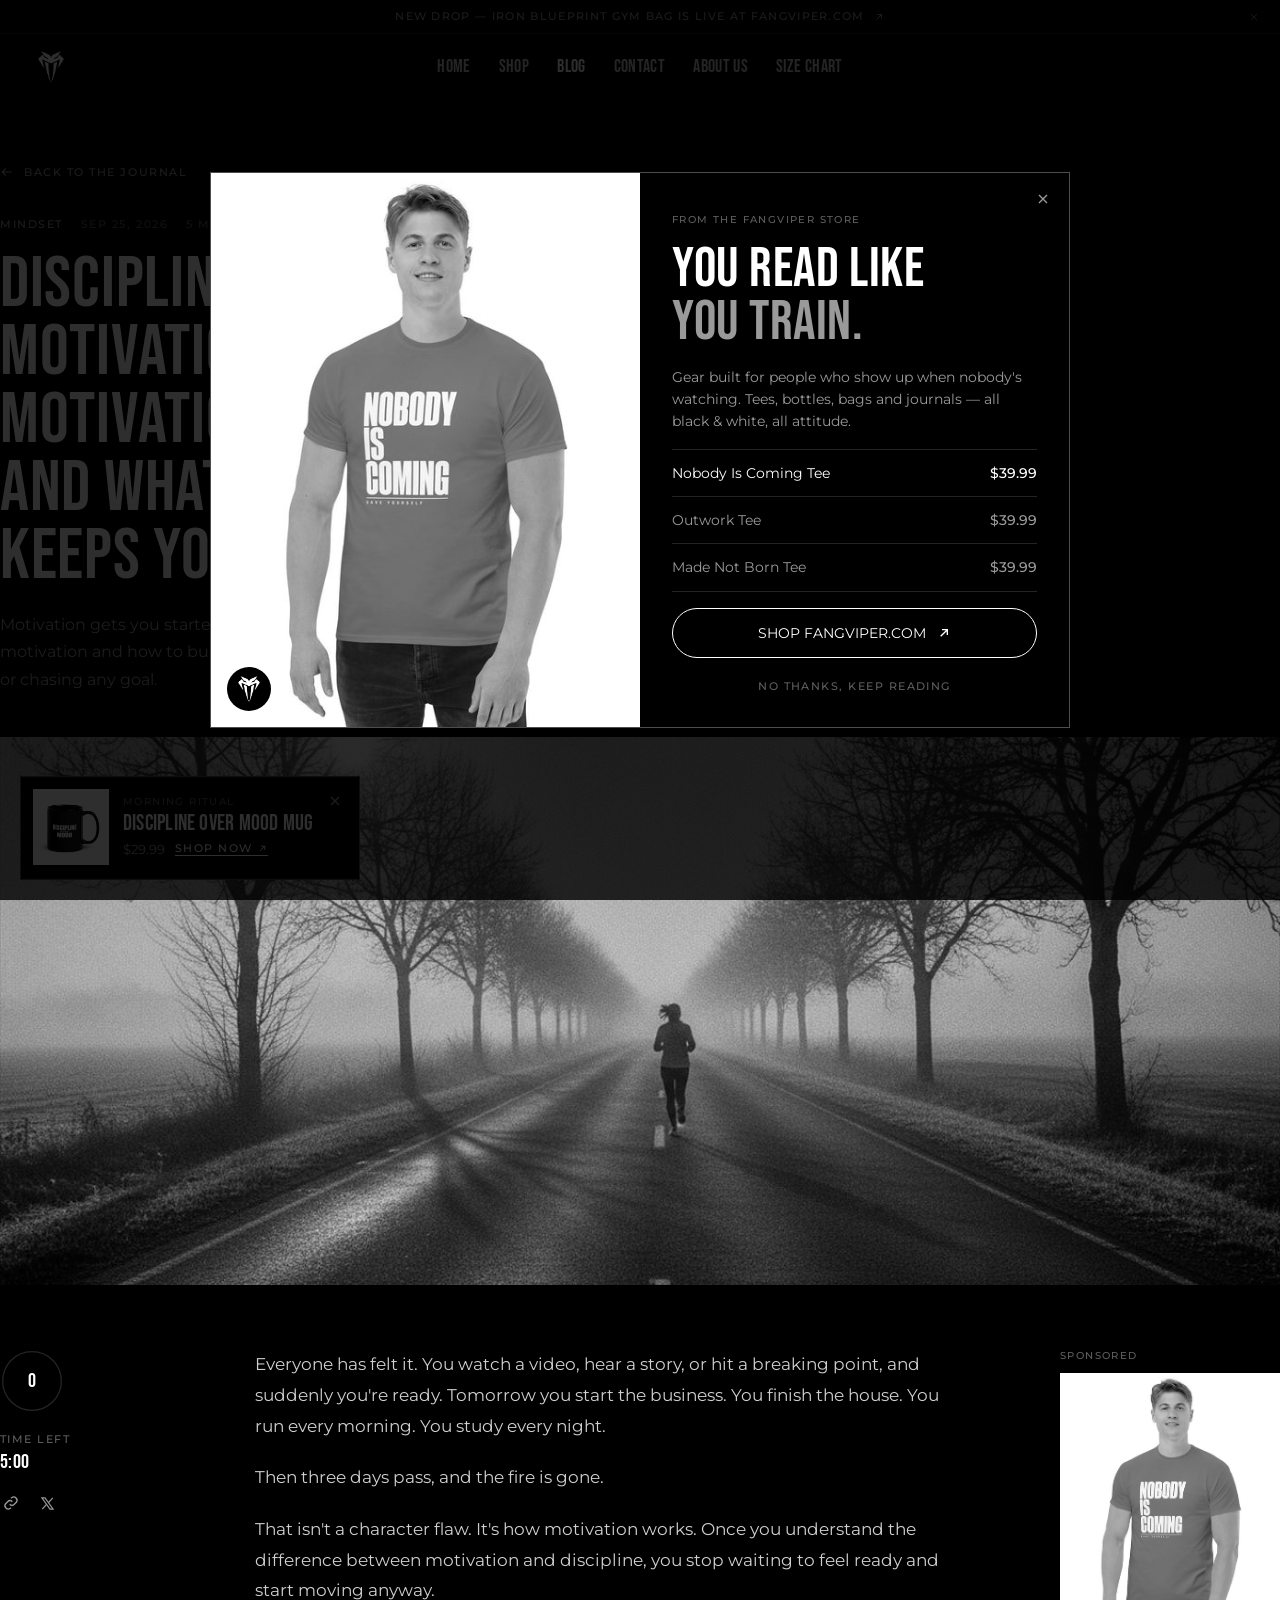
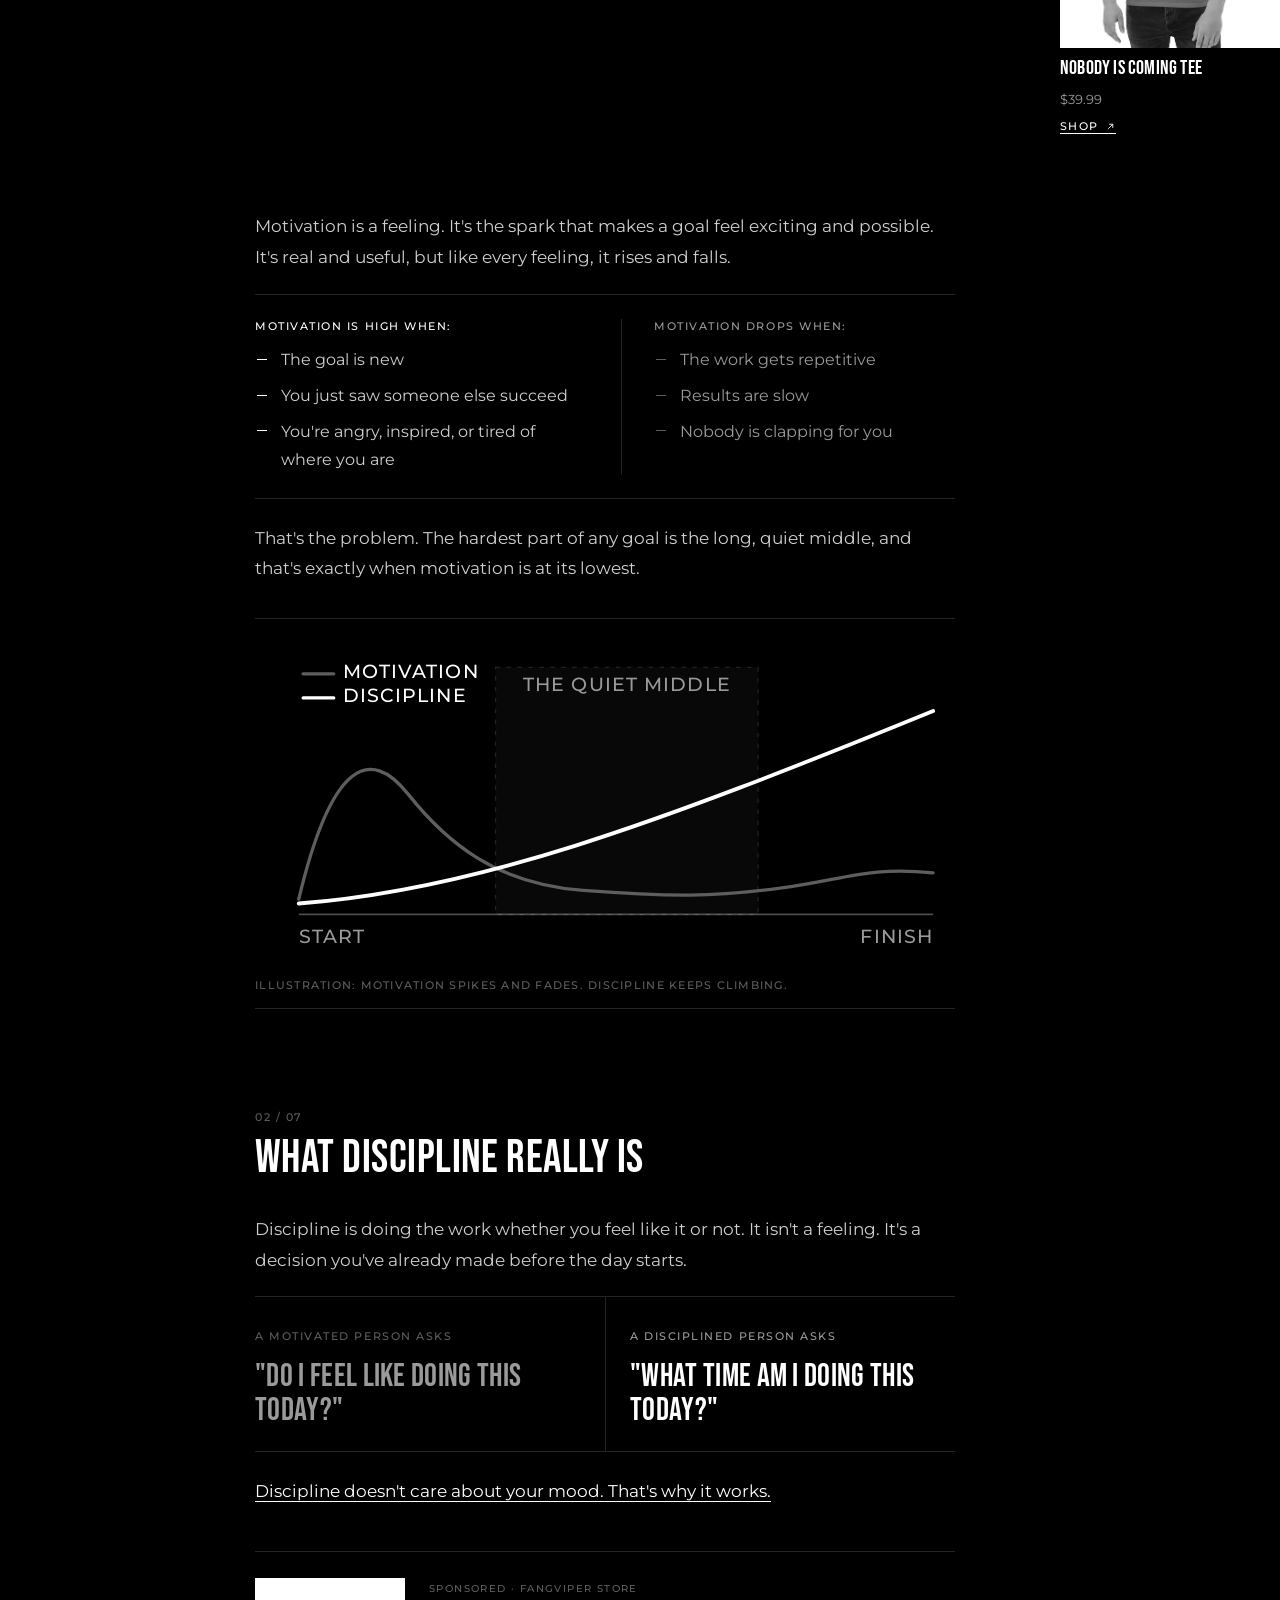
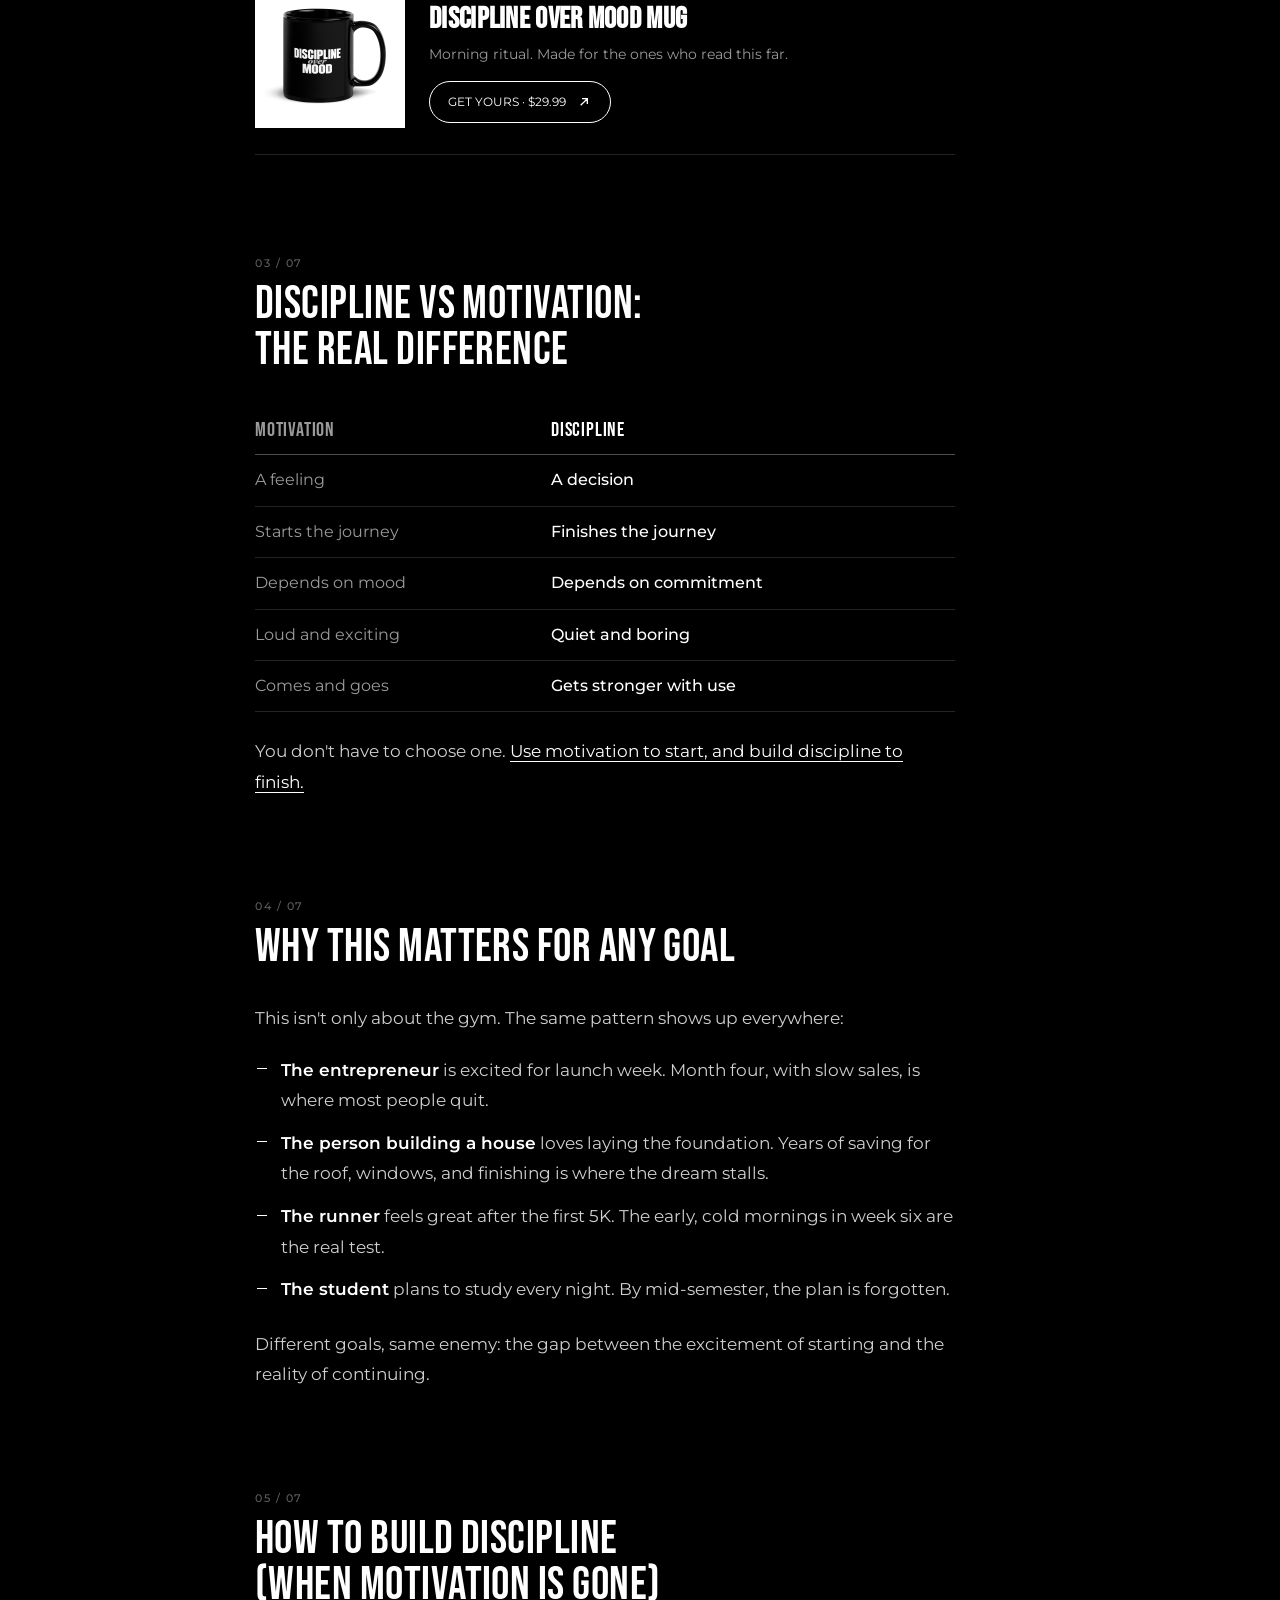
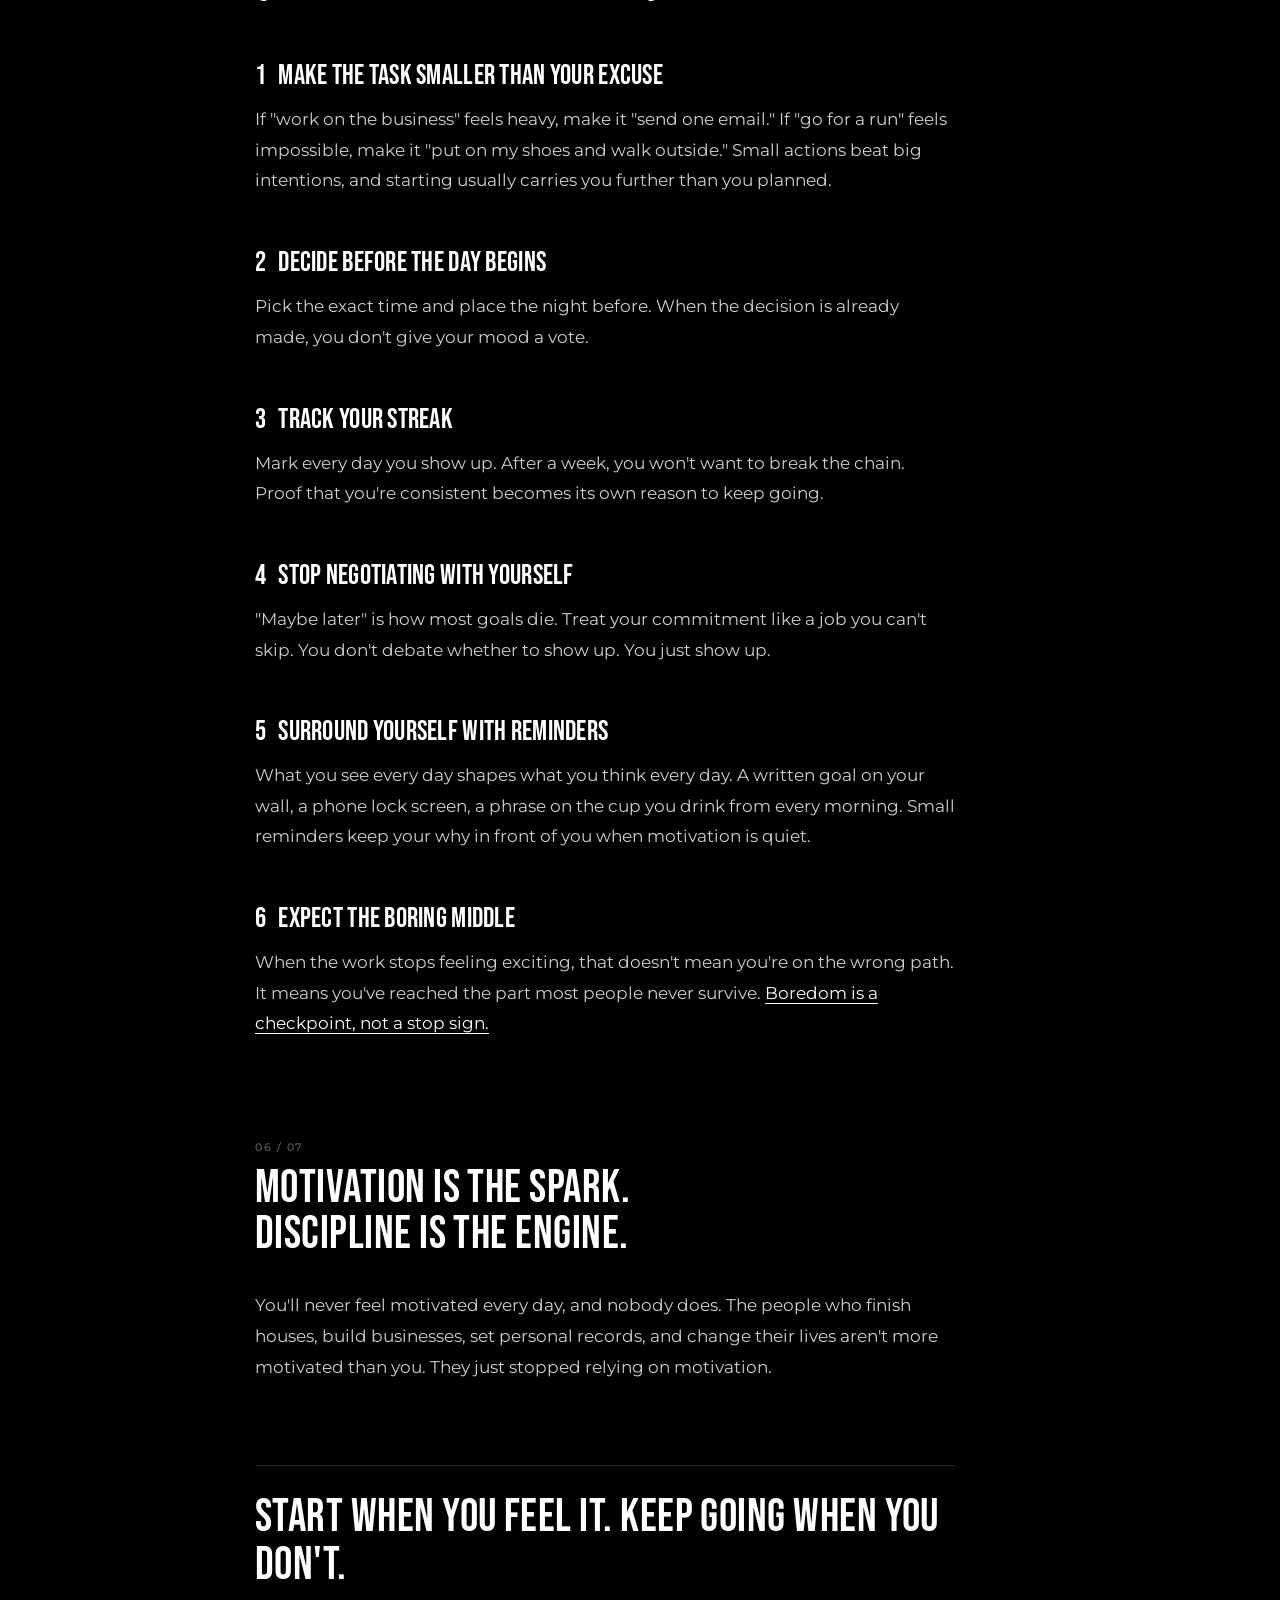
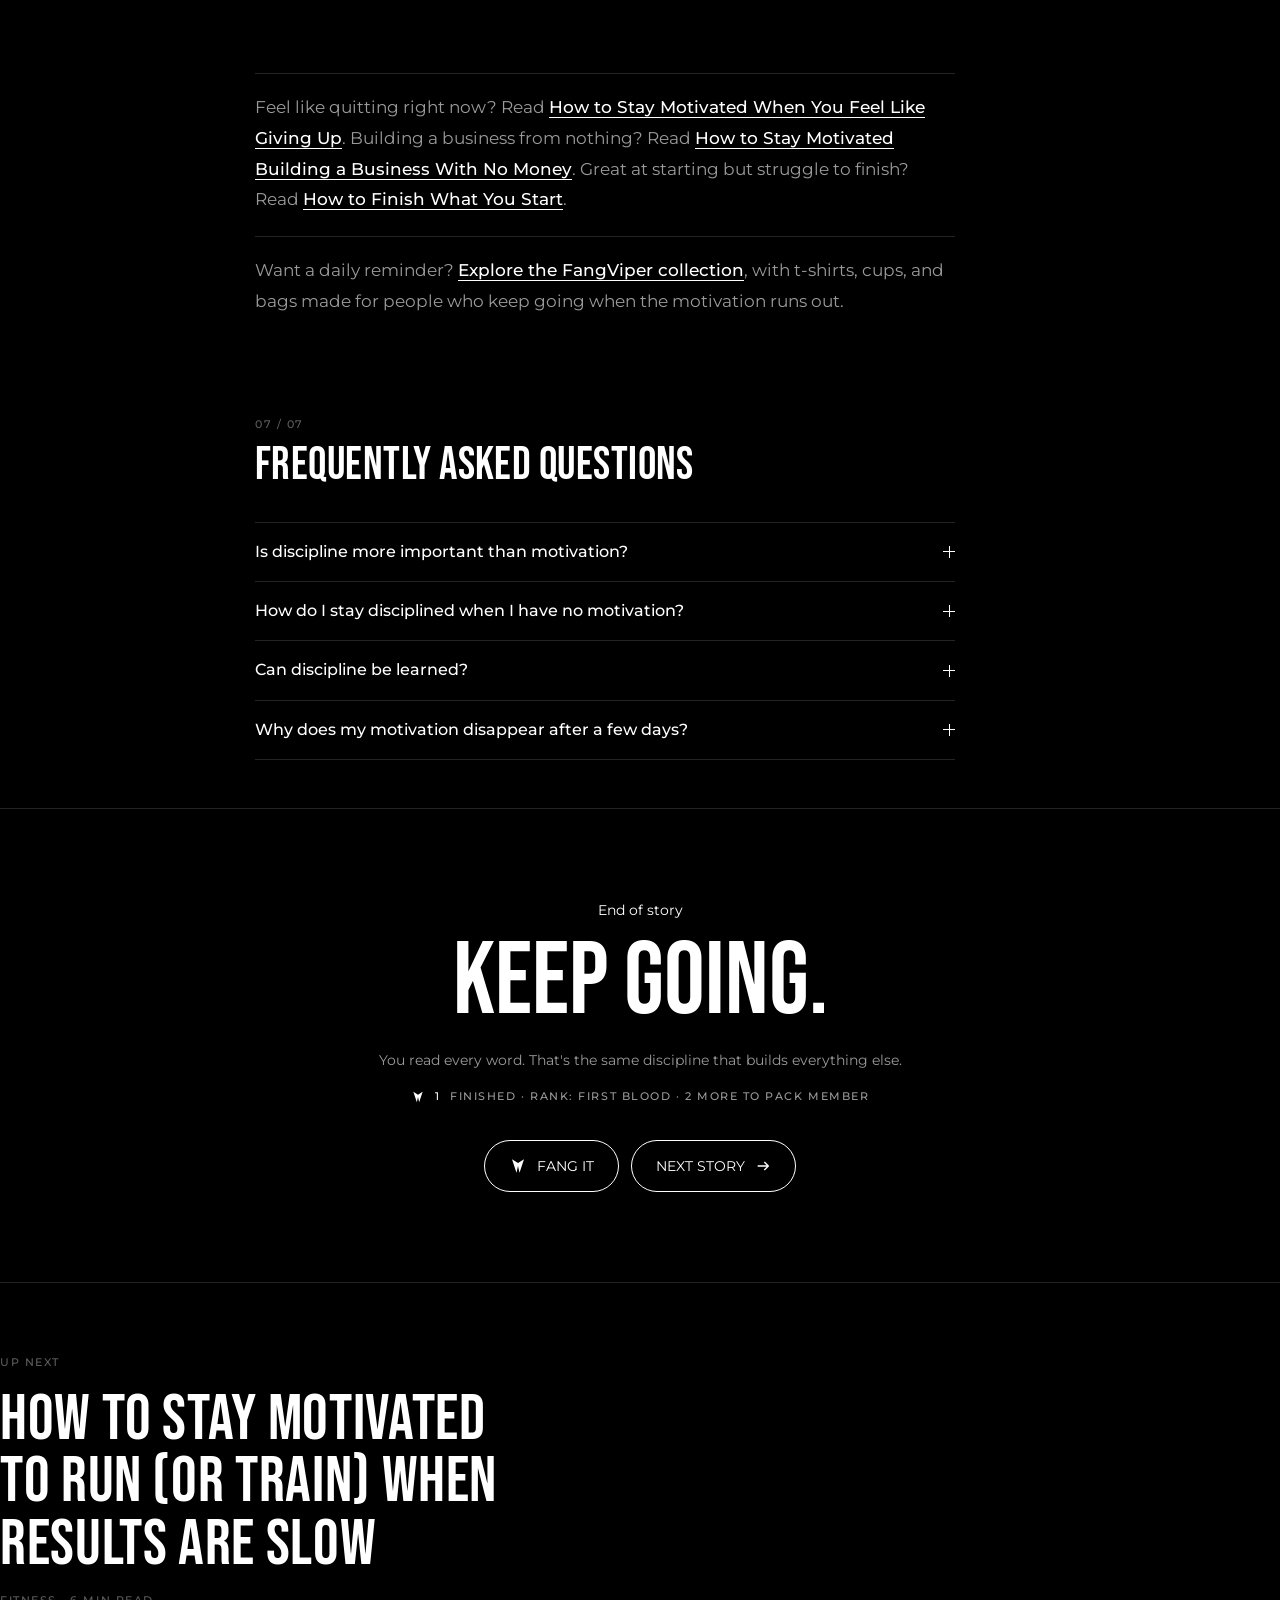
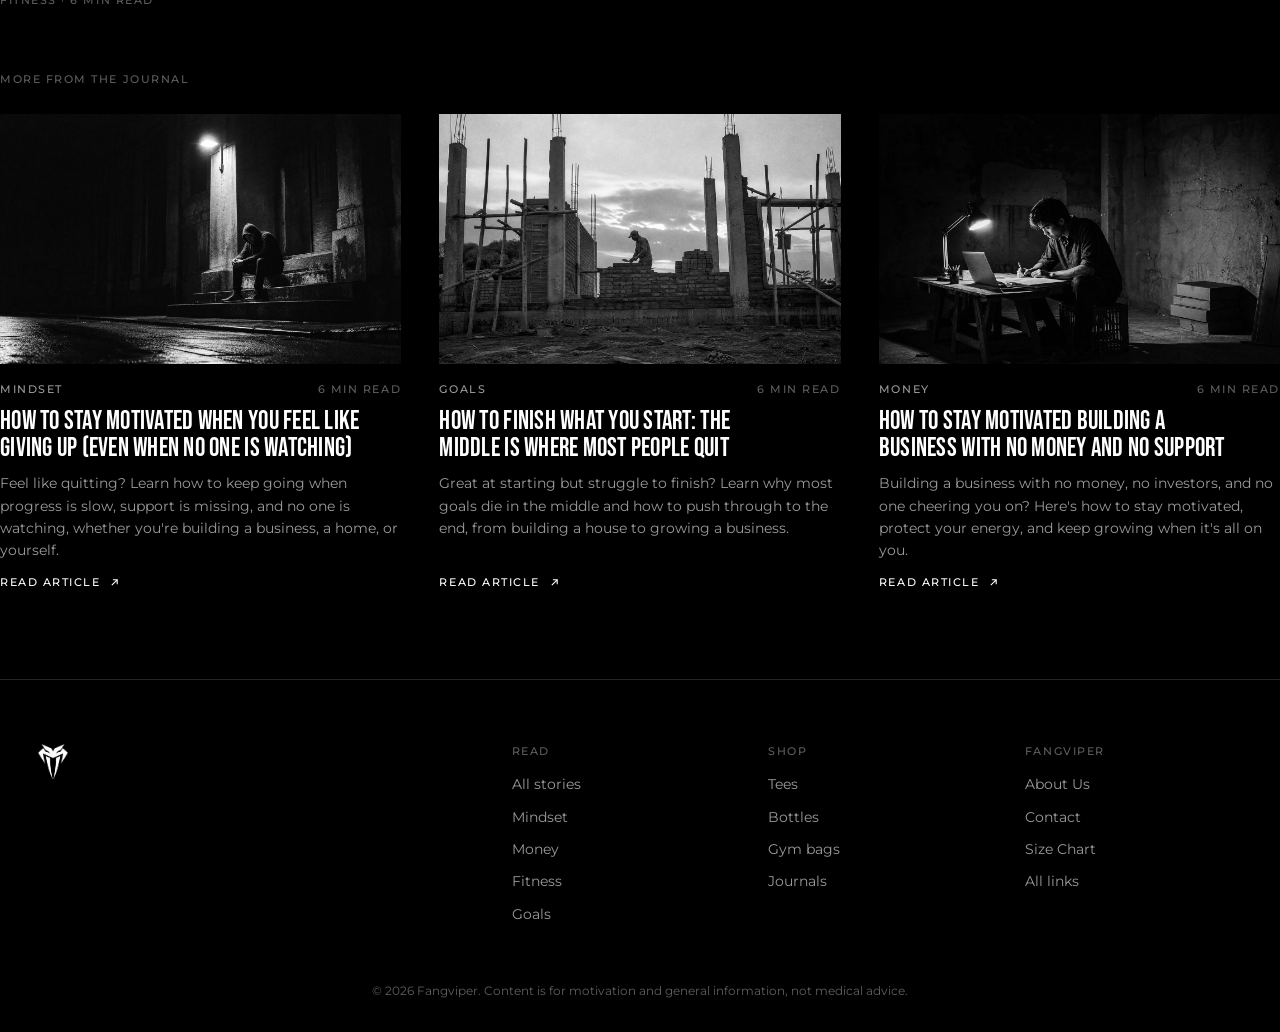
==== commit 492c5fd7: "Restyle the blog to match fangviper.com and the size guide Pure black, Bebas Neue + Montserrat, stor" ====
--- a/discipline-vs-motivation/index.html
+++ b/discipline-vs-motivation/index.html
@@ -2,7 +2,7 @@
 <html lang="en">
 <head>
   <meta charset="UTF-8">
-  <meta name="viewport" content="width=device-width, initial-scale=1">
+  <meta name="viewport" content="width=device-width, initial-scale=1, viewport-fit=cover">
   <!-- build:meta (generated by tools/build-pages.ps1) -->
   <base href="../">
   <title>Discipline vs Motivation: What Actually Keeps You Going</title>
@@ -25,60 +25,40 @@
   <script type="application/ld+json">{"@context":"https://schema.org","@type":"BlogPosting","headline":"Discipline vs Motivation: Why Motivation Fades and What Actually Keeps You Going","description":"Motivation gets you started, but it never lasts. Learn why discipline beats motivation and how to build it, whether you're growing a business, training, or chasing any goal.","datePublished":"2026-09-25","dateModified":"2026-09-25","image":"https://blog.fangviper.com/assets/img/run-solo.jpg","mainEntityOfPage":"https://blog.fangviper.com/discipline-vs-motivation/","keywords":"discipline vs motivation, how to stay disciplined, motivation fades, how to keep going, self discipline tips","author":{"@type":"Organization","name":"Fang Viper"},"publisher":{"@type":"Organization","name":"Fang Viper","logo":{"@type":"ImageObject","url":"https://blog.fangviper.com/assets/img/logo-black.png"}}}</script>
   <script type="application/ld+json">{"@context":"https://schema.org","@type":"FAQPage","mainEntity":[{"@type":"Question","name":"Is discipline more important than motivation?","acceptedAnswer":{"@type":"Answer","text":"For long-term goals, yes. Motivation helps you start, but discipline keeps you consistent when the excitement fades, and consistency is what produces results."}},{"@type":"Question","name":"How do I stay disciplined when I have no motivation?","acceptedAnswer":{"@type":"Answer","text":"Shrink the task, schedule it in advance, track your streak, and stop debating with yourself. Action often creates motivation, not the other way around."}},{"@type":"Question","name":"Can discipline be learned?","acceptedAnswer":{"@type":"Answer","text":"Yes. Discipline works like a muscle: every time you follow through on a small commitment, it gets easier to follow through on the next one."}},{"@type":"Question","name":"Why does my motivation disappear after a few days?","acceptedAnswer":{"@type":"Answer","text":"Motivation is an emotion tied to novelty. Once a goal becomes routine, the excitement naturally drops. That's normal, and it's the point where discipline has to take over."}}]}</script>
   <!-- /build:meta -->
-  <meta name="theme-color" content="#050505">
+  <meta name="theme-color" content="#000000">
   <link rel="icon" type="image/png" href="assets/img/favicon.png">
   <link rel="preconnect" href="https://fonts.googleapis.com">
   <link rel="preconnect" href="https://fonts.gstatic.com" crossorigin>
-  <link href="https://fonts.googleapis.com/css2?family=Anton&family=Inter:wght@400;500;600;700&family=JetBrains+Mono:wght@400;500;600&display=swap" rel="stylesheet">
+  <link href="https://fonts.googleapis.com/css2?family=Bebas+Neue&family=Montserrat:wght@400;500;600&display=swap" rel="stylesheet">
   <link rel="stylesheet" href="assets/css/style.css">
-  <script>
-    document.documentElement.classList.add("js");
-    try { if (sessionStorage.getItem("fv_loaded")) document.documentElement.classList.add("returning"); } catch (e) {}
-  </script>
+  <script>document.documentElement.classList.add("js");</script>
 </head>
 <body>
   <a class="skip" href="discipline-vs-motivation/#article-body">Skip to article</a>
-
   
-  <div class="curtain curtain--boot" aria-hidden="true"><img src="assets/img/logo-white.png" alt=""></div>
   <div class="readbar" aria-hidden="true"><i data-readbar></i></div>
 
-  <!-- Top: store announcement + nav -->
+  <!-- Top: store announcement + header (same layout as fangviper.com) -->
   <div class="top" data-top>
     <div class="announce" data-announce>
       <div class="announce__text"></div>
-      <button class="announce__close" aria-label="Close announcement"><svg viewBox="0 0 24 24" width="14" height="14"><path d="M6 6l12 12M18 6L6 18" fill="none" stroke="currentColor" stroke-width="2"/></svg></button>
+      <button class="announce__close" aria-label="Close announcement"><svg viewBox="0 0 24 24" width="12" height="12"><path d="M6 6l12 12M18 6L6 18" fill="none" stroke="currentColor" stroke-width="1.5"/></svg></button>
     </div>
-    <header class="nav" data-nav>
-      <div class="container nav__inner">
-        <a class="nav__brand" href="index.html" aria-label="Fang Viper home">
-          <img src="assets/img/logo-white.png" alt="" class="nav__logo">
-          <span class="nav__word">Fang Viper</span>
-        </a>
-        <nav class="nav__links" aria-label="Main">
-          <a href="#journal">Stories</a>
-          <a href="index.html#challenge">Challenge</a>
-          <a href="#join">Newsletter</a>
-        </nav>
-        <div class="nav__right">
-          <a class="btn btn--ghost btn--sm nav__shop" data-store href="#" target="_blank" rel="noopener">Shop <svg viewBox="0 0 24 24" width="14" height="14"><path d="M7 17L17 7M9 7h8v8" fill="none" stroke="currentColor" stroke-width="2"/></svg></a>
-          <button class="burger" data-burger aria-label="Open menu" aria-expanded="false"><span></span><span></span></button>
-        </div>
+    <header class="header">
+      <a class="header__logo" href="https://fangviper.com/" aria-label="Fangviper home"><img src="assets/img/logo-white.png" alt="Fangviper" width="589" height="705"></a>
+      <nav class="header__nav" aria-label="Main">
+        <a href="https://fangviper.com/">Home</a>
+        <a data-store data-medium="header" href="#" target="_blank" rel="noopener">Shop</a>
+        <a href="index.html" aria-current="page">Blog</a>
+        <a href="https://fangviper.com/pages/contact">Contact</a>
+        <a href="https://fangviper.com/pages/about-us">About Us</a>
+        <a href="https://size.fangviper.com/">Size Chart</a>
+      </nav>
+      <div class="header__end">
+        <a href="index.html">Blog</a>
+        <a data-store data-medium="header" href="#" target="_blank" rel="noopener">Shop</a>
       </div>
     </header>
-  </div>
-
-  <!-- Full-screen menu (phones and tablets) -->
-  <div class="menu" data-menu aria-hidden="true">
-    <div class="menu__inner container">
-      <nav class="menu__links">
-        <a href="#journal">Stories</a>
-        <a href="index.html#challenge">Daily Challenge</a>
-        <a href="#join">Newsletter</a>
-        <a data-store href="#" target="_blank" rel="noopener">Shop ↗</a>
-      </nav>
-      <p class="menu__foot">Fang Viper · Built in the dark.</p>
-    </div>
   </div>
 
   
@@ -215,13 +195,10 @@
   <div class="nudge" data-nudge role="status"></div>
 
   <footer class="footer">
-    <div class="container footer__top">
-      <div class="footer__brand">
-        <img src="assets/img/logo-white.png" alt="Fang Viper logo">
-        <p>Discipline for the gym, the grind and everything you're building.</p>
-      </div>
+    <div class="footer__top page">
+      <a class="footer__logo" href="https://fangviper.com/" aria-label="Fangviper home"><img src="assets/img/logo-white.png" alt="Fangviper" width="589" height="705"></a>
       <div class="footer__col">
-        <h4>Read</h4>
+        <p class="label">Read</p>
         <a href="index.html?cat=All#journal" data-cat-link="All">All stories</a>
         <a href="index.html?cat=Mindset#journal" data-cat-link="Mindset">Mindset</a>
         <a href="index.html?cat=Money#journal" data-cat-link="Money">Money</a>
@@ -229,22 +206,25 @@
         <a href="index.html?cat=Goals#journal" data-cat-link="Goals">Goals</a>
       </div>
       <div class="footer__col">
-        <h4>Shop</h4>
-        <a data-store data-q="tee" href="#" target="_blank" rel="noopener">Tees ↗</a>
-        <a data-store data-q="bottle" href="#" target="_blank" rel="noopener">Bottles ↗</a>
-        <a data-store data-q="bag" href="#" target="_blank" rel="noopener">Gym bags ↗</a>
-        <a data-store data-q="journal" href="#" target="_blank" rel="noopener">Journals ↗</a>
+        <p class="label">Shop</p>
+        <a data-store data-q="tee" href="#" target="_blank" rel="noopener">Tees</a>
+        <a data-store data-q="bottle" href="#" target="_blank" rel="noopener">Bottles</a>
+        <a data-store data-q="bag" href="#" target="_blank" rel="noopener">Gym bags</a>
+        <a data-store data-q="journal" href="#" target="_blank" rel="noopener">Journals</a>
+      </div>
+      <div class="footer__col">
+        <p class="label">Fangviper</p>
+        <a href="https://fangviper.com/pages/about-us">About Us</a>
+        <a href="https://fangviper.com/pages/contact">Contact</a>
+        <a href="https://size.fangviper.com/">Size Chart</a>
+        <a href="https://links.fangviper.com/">All links</a>
       </div>
     </div>
-    <div class="footer__big" data-bigword aria-hidden="true">Fang Viper</div>
-    <div class="container footer__bottom">
-      <span>© 2026 Fang Viper. Built in the dark.</span>
-      <span>Content is for motivation and general information, not medical advice.</span>
-    </div>
+    <p class="footer__bottom">© 2026 Fangviper. Content is for motivation and general information, not medical advice.</p>
   </footer>
 
   <button class="totop" data-totop aria-label="Back to top">
-    <svg viewBox="0 0 48 48"><circle cx="24" cy="24" r="21" class="totop__track"/><circle cx="24" cy="24" r="21" class="totop__bar" data-totop-bar/><path d="M24 31V17M18 23l6-6 6 6" fill="none" stroke="currentColor" stroke-width="2"/></svg>
+    <svg viewBox="0 0 48 48"><circle cx="24" cy="24" r="21" class="totop__track"/><circle cx="24" cy="24" r="21" class="totop__bar" data-totop-bar/><path d="M24 31V17M18 23l6-6 6 6" fill="none" stroke="currentColor" stroke-width="1.5"/></svg>
   </button>
 
   <script src="assets/js/data.js"></script>
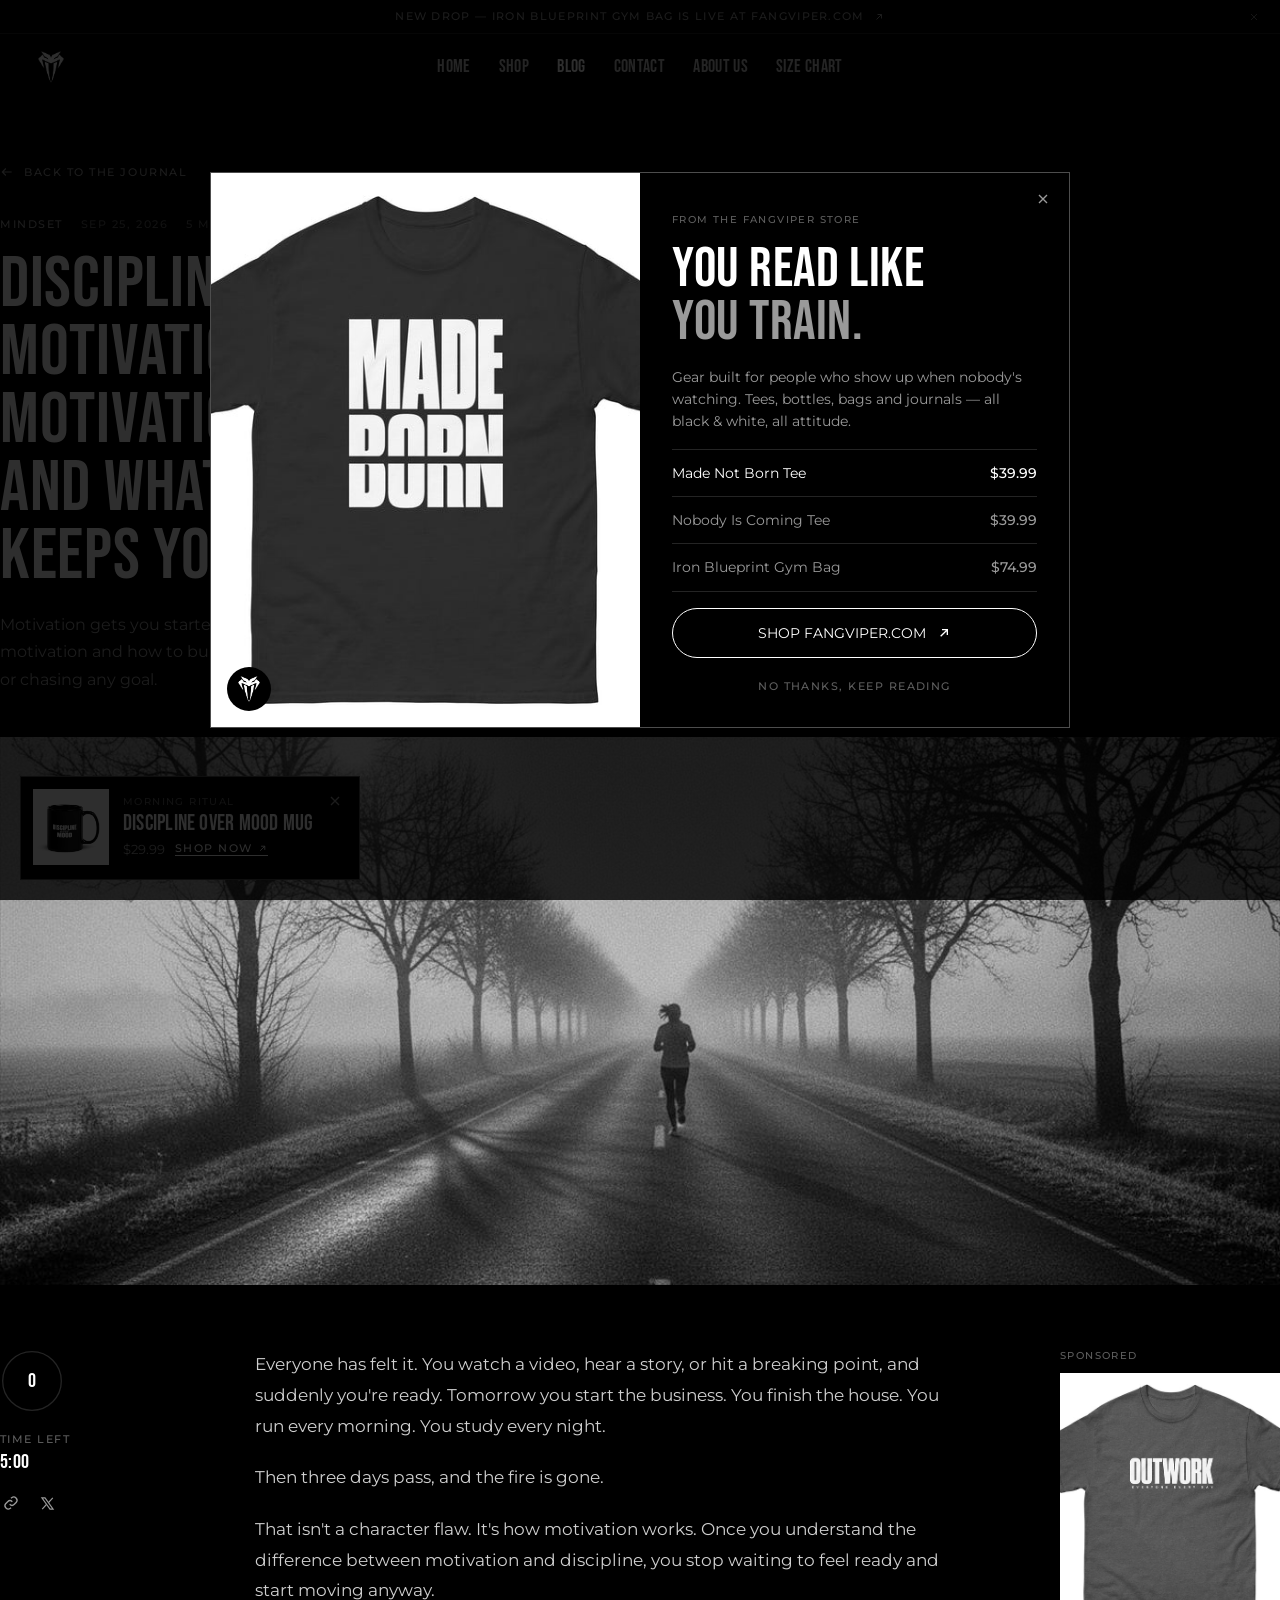
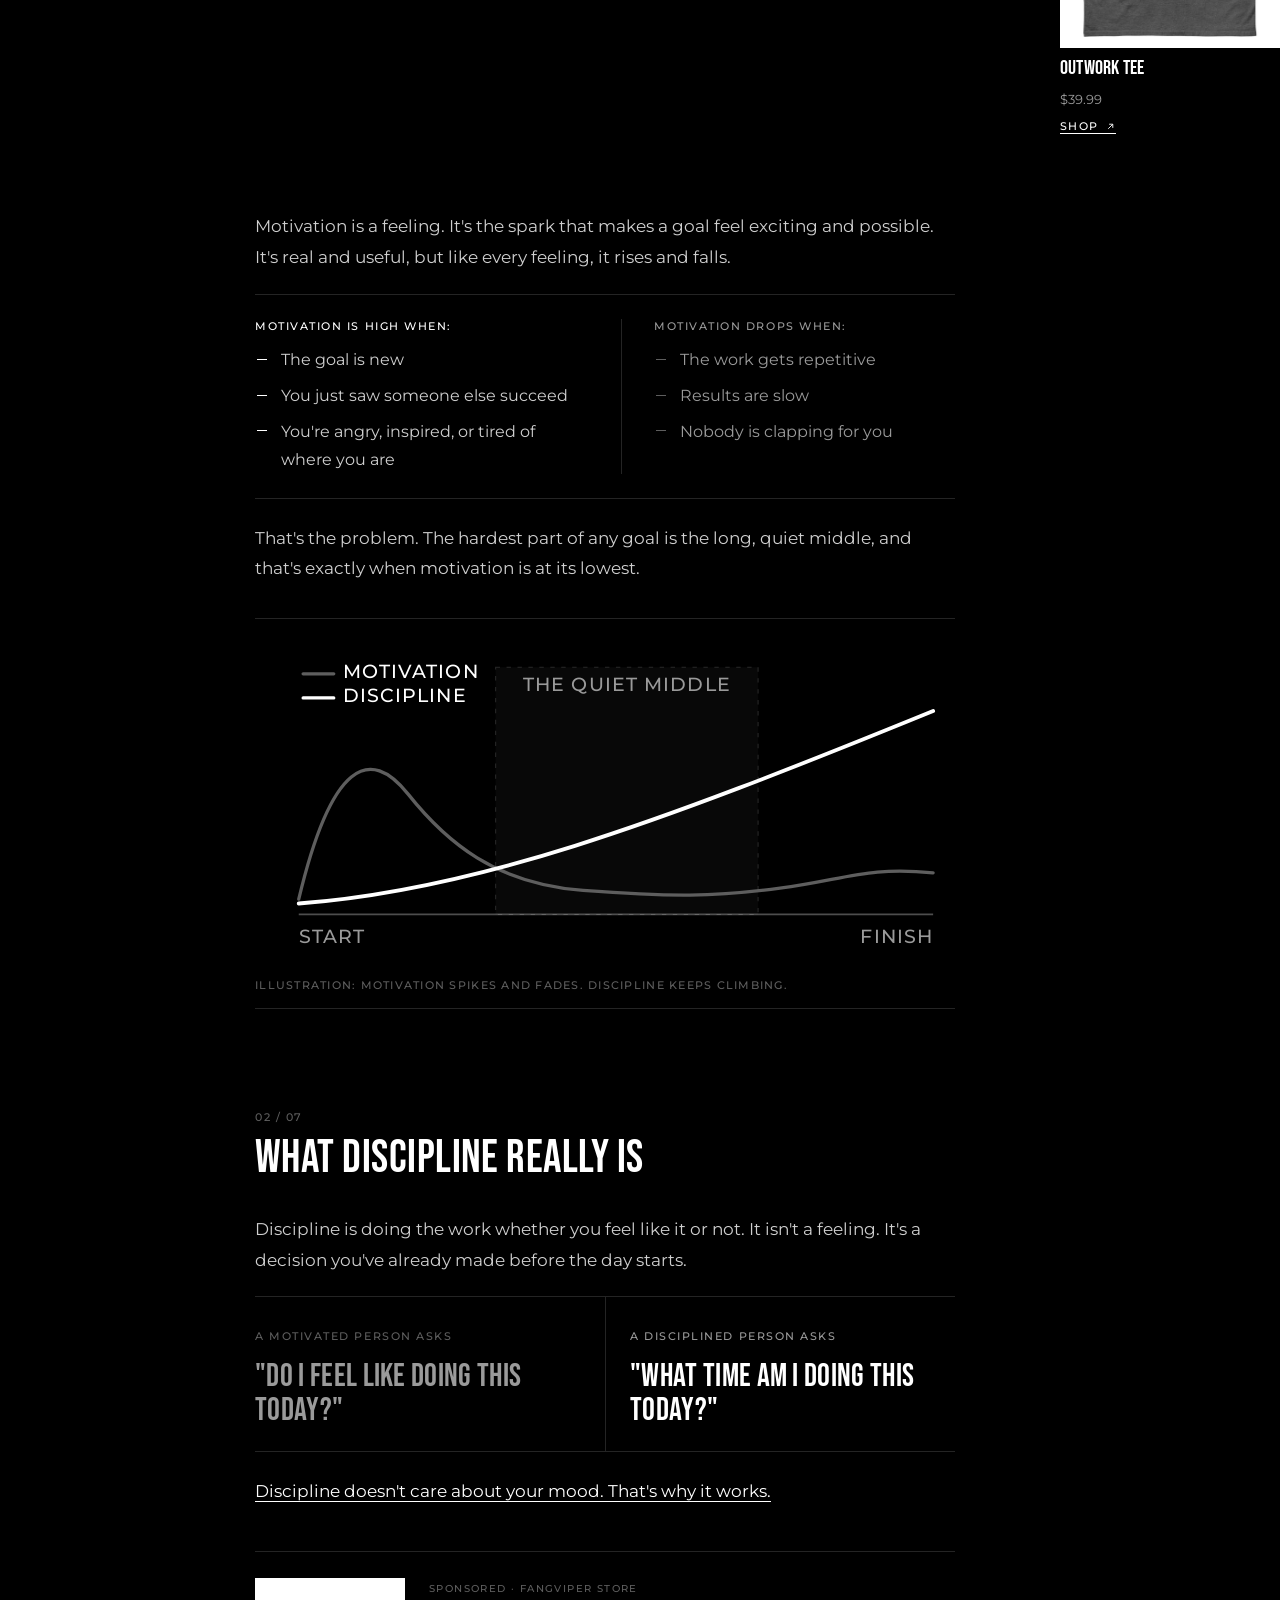
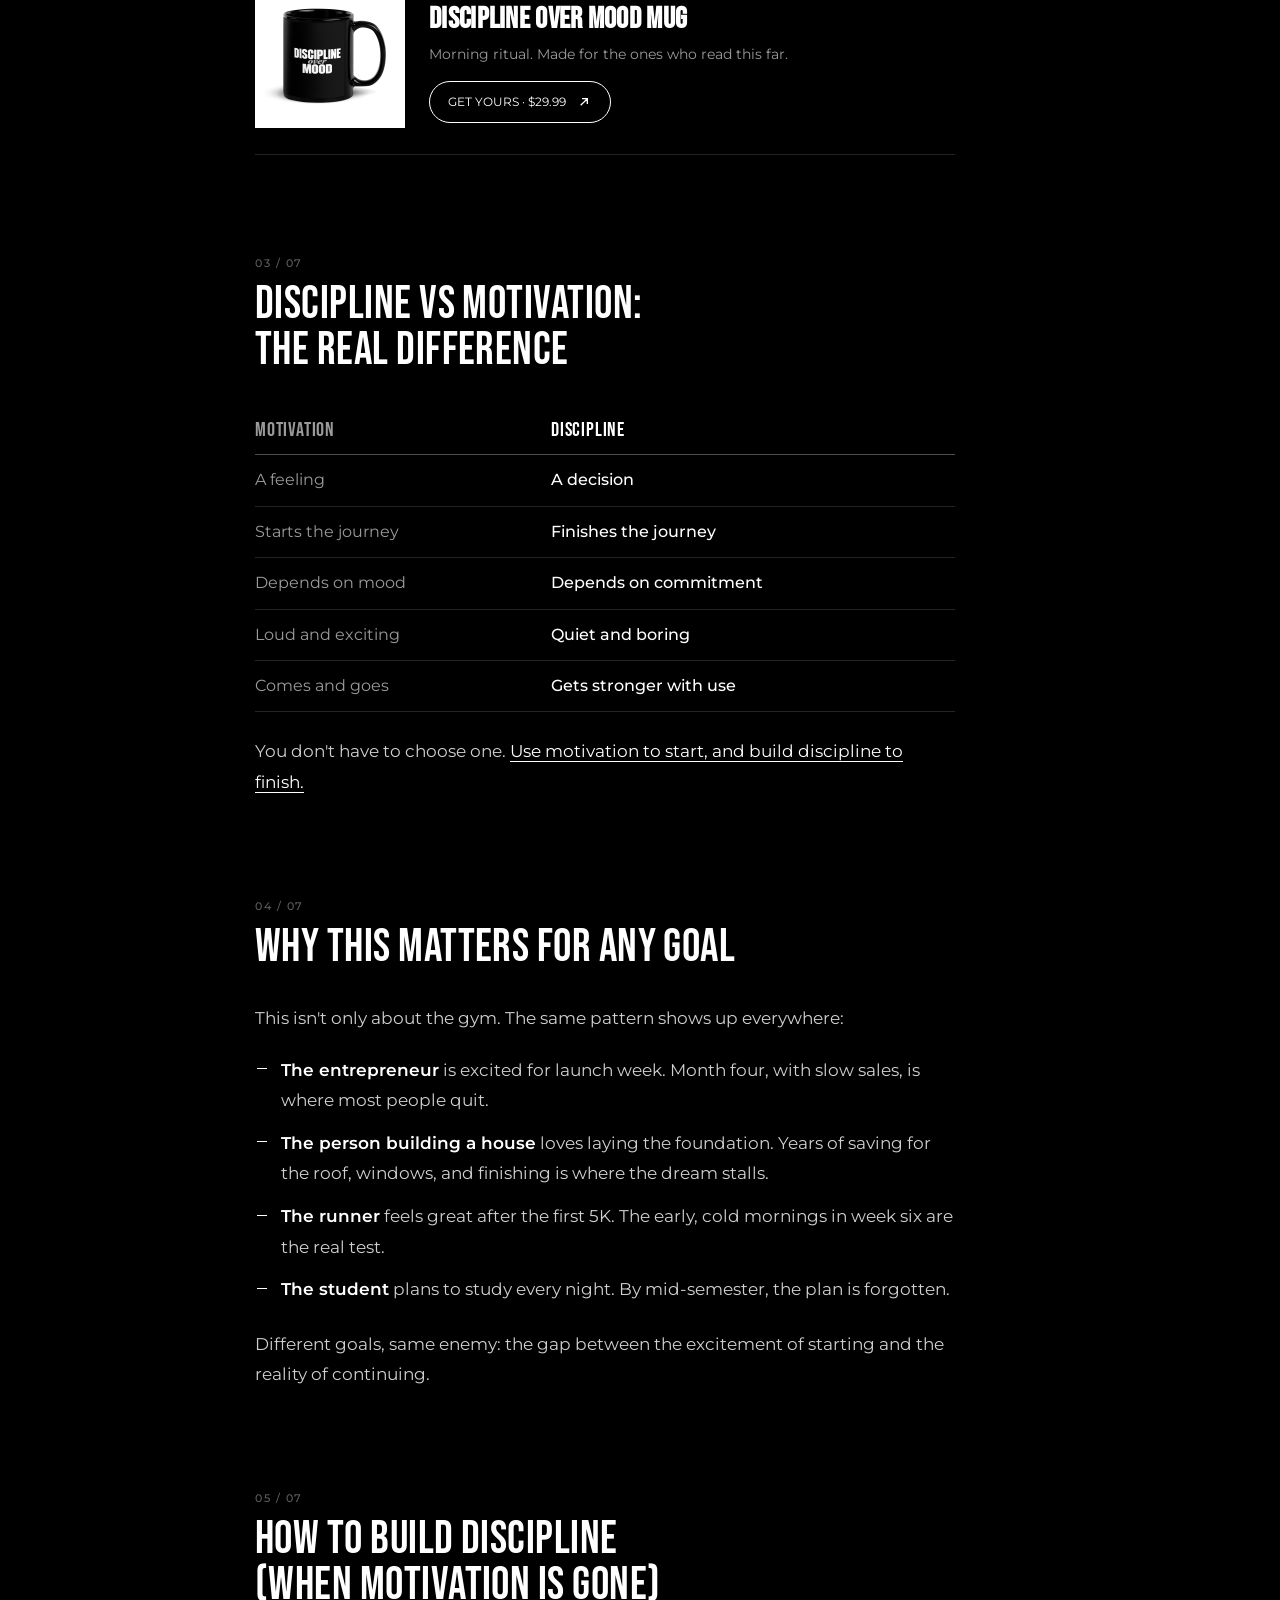
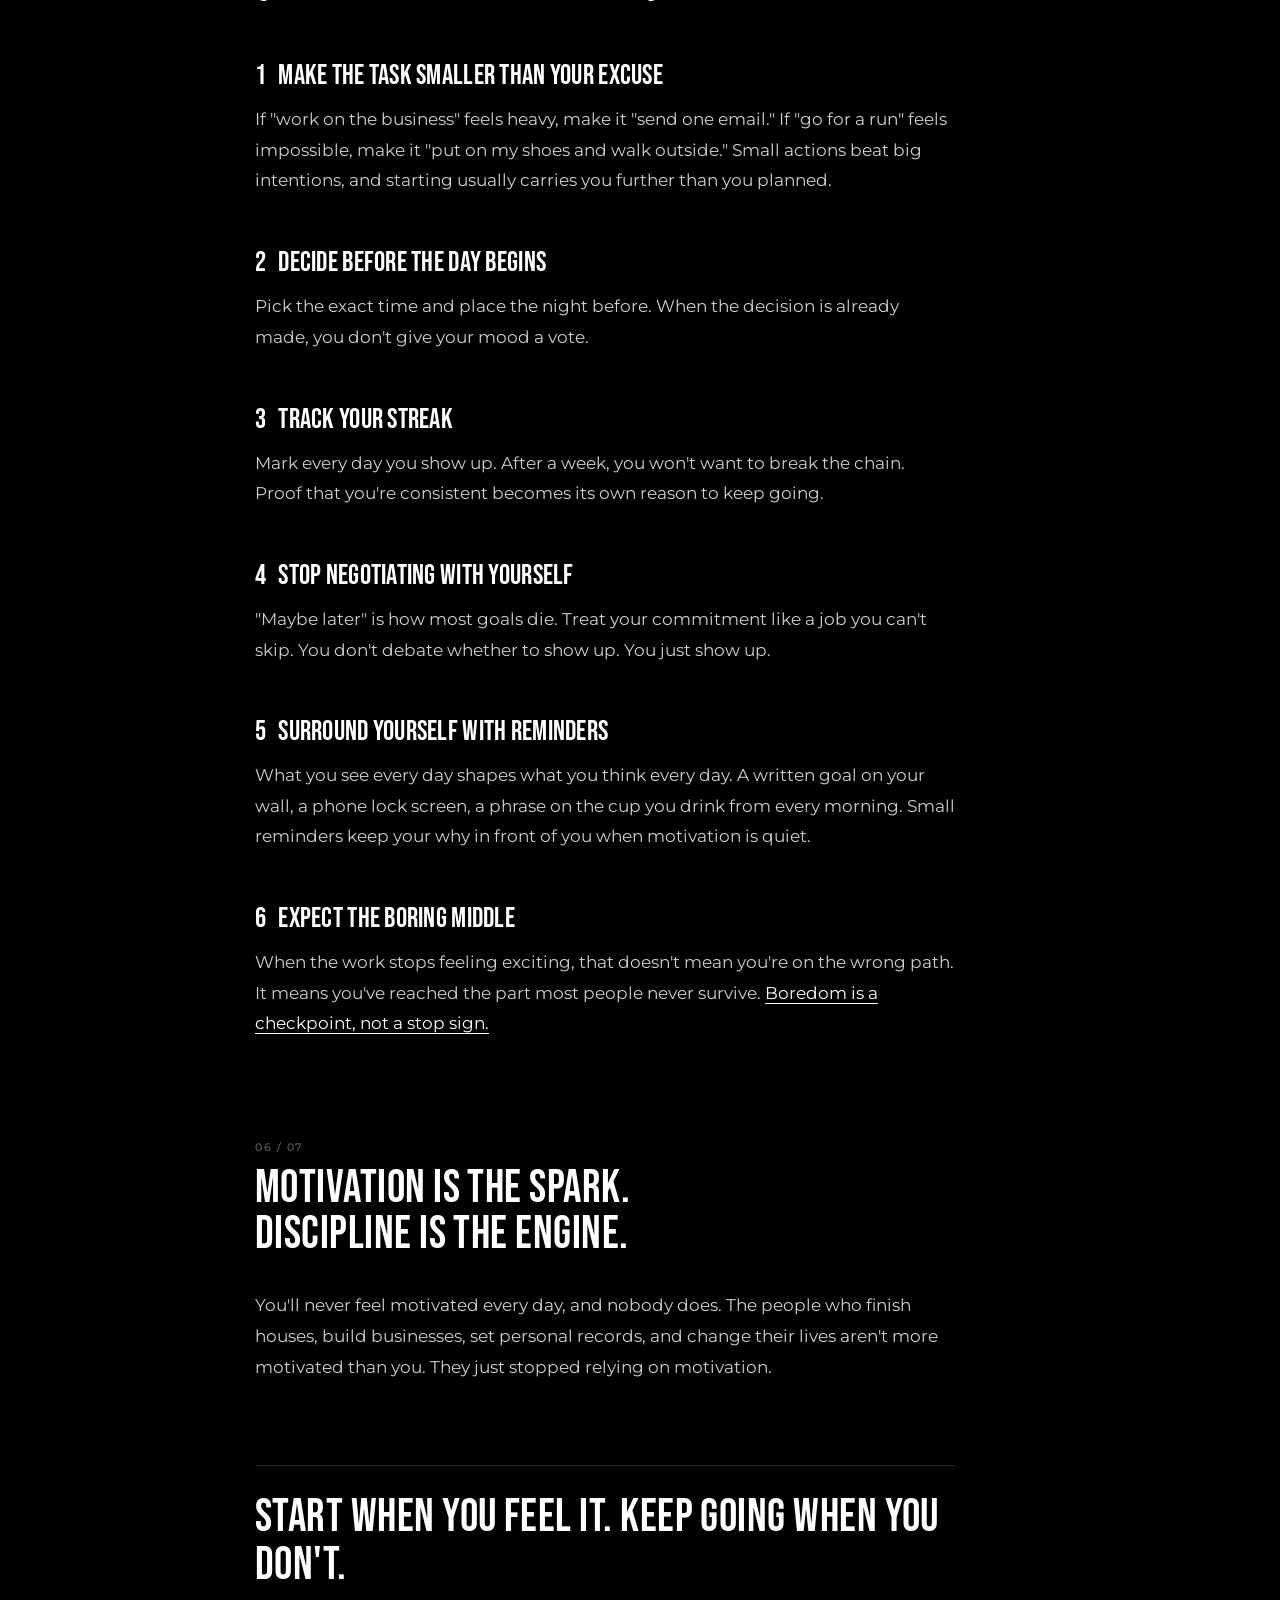
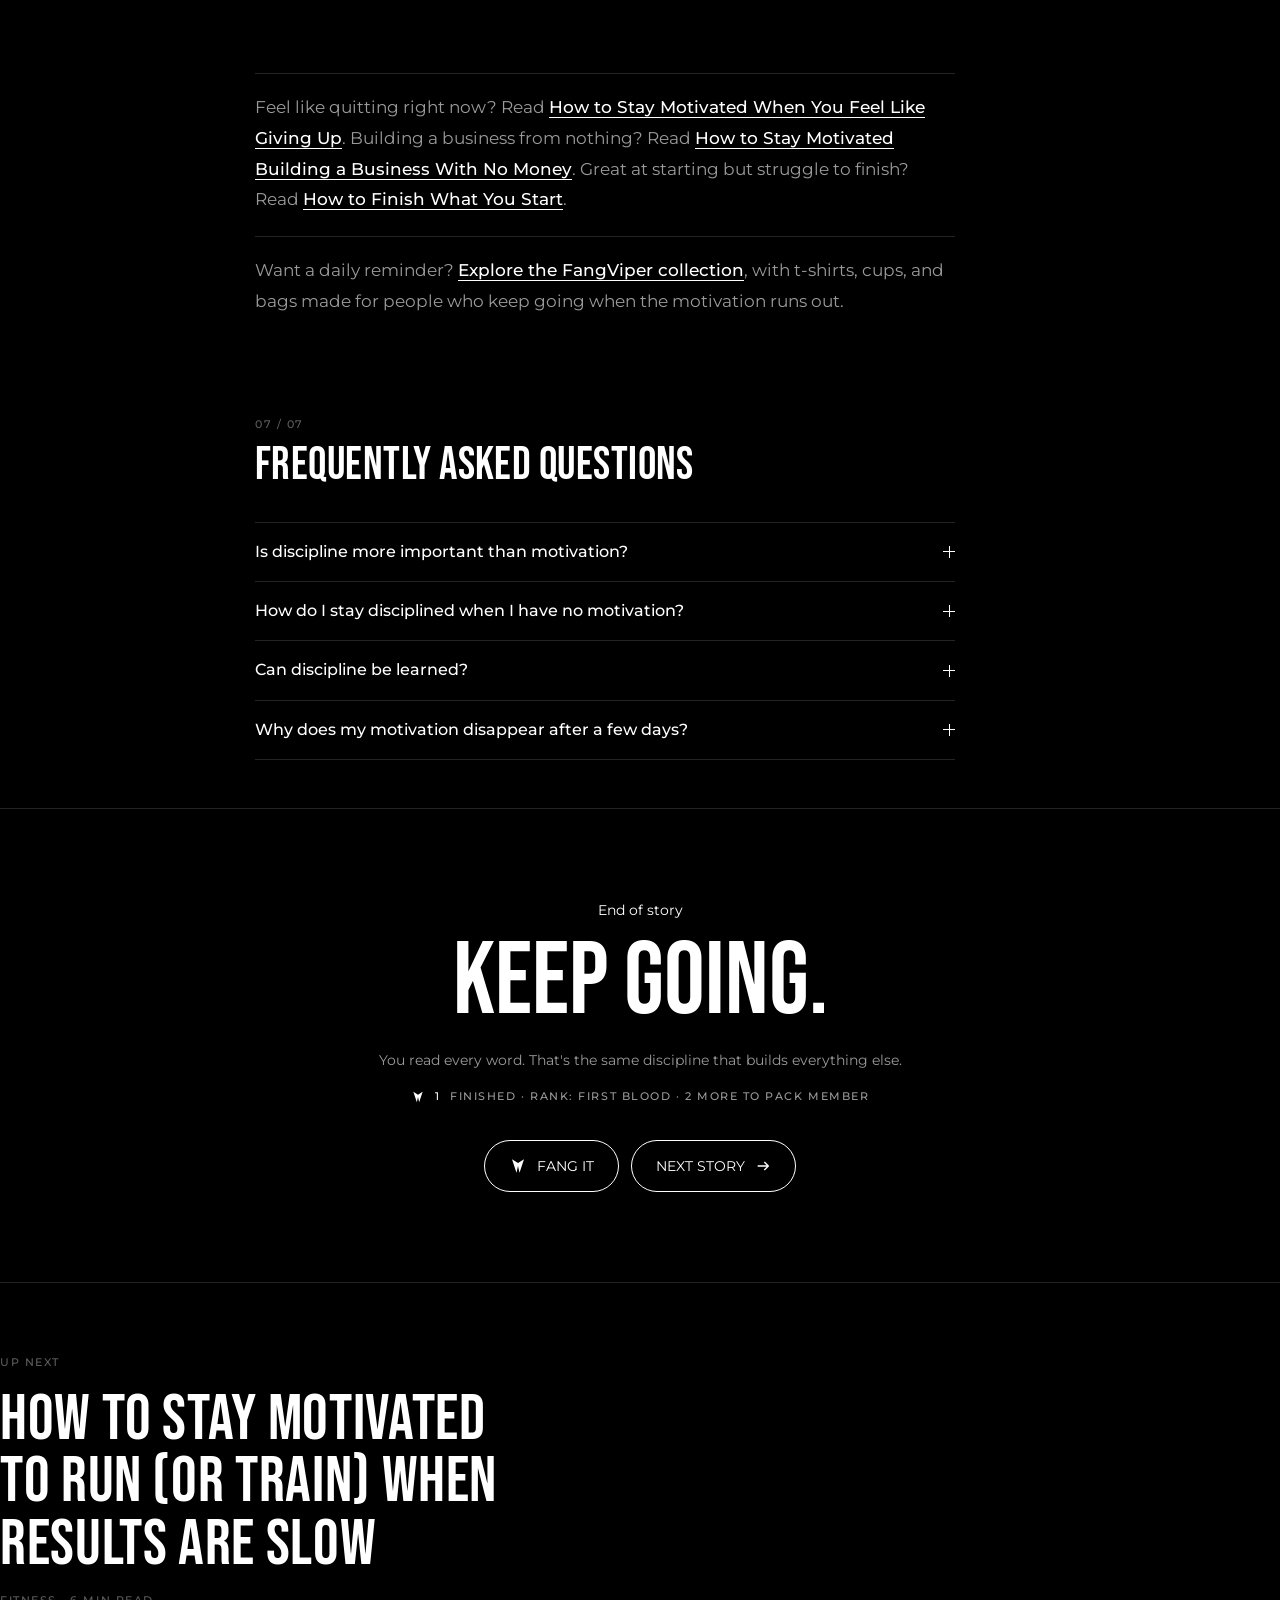
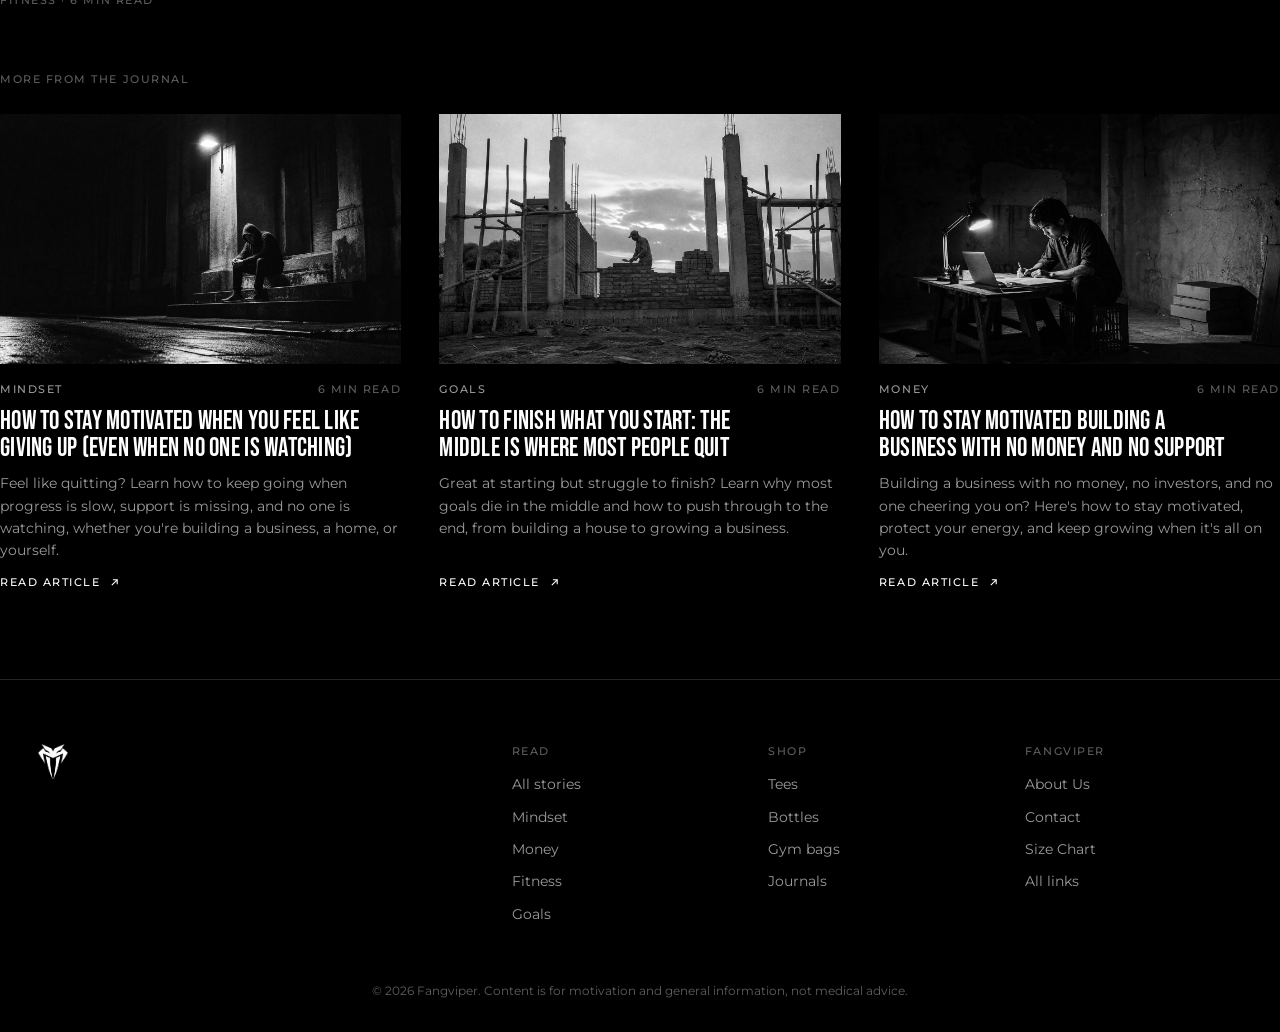
==== commit cebec742: "Work without scripts: static articles, real shop links, real sign-up The home page now ships the lat" ====
--- a/discipline-vs-motivation/index.html
+++ b/discipline-vs-motivation/index.html
@@ -48,7 +48,7 @@
       <a class="header__logo" href="https://fangviper.com/" aria-label="Fangviper home"><img src="assets/img/logo-white.png" alt="Fangviper" width="589" height="705"></a>
       <nav class="header__nav" aria-label="Main">
         <a href="https://fangviper.com/">Home</a>
-        <a data-store data-medium="header" href="#" target="_blank" rel="noopener">Shop</a>
+        <a data-store data-medium="header" href="https://fangviper.com/collections/all?utm_source=fangviper_blog&amp;utm_medium=header&amp;utm_campaign=blog_ads" target="_blank" rel="noopener">Shop</a>
         <a href="index.html" aria-current="page">Blog</a>
         <a href="https://fangviper.com/pages/contact">Contact</a>
         <a href="https://fangviper.com/pages/about-us">About Us</a>
@@ -56,7 +56,7 @@
       </nav>
       <div class="header__end">
         <a href="index.html">Blog</a>
-        <a data-store data-medium="header" href="#" target="_blank" rel="noopener">Shop</a>
+        <a data-store data-medium="header" href="https://fangviper.com/collections/all?utm_source=fangviper_blog&amp;utm_medium=header&amp;utm_campaign=blog_ads" target="_blank" rel="noopener">Shop</a>
       </div>
     </header>
   </div>
@@ -207,10 +207,10 @@
       </div>
       <div class="footer__col">
         <p class="label">Shop</p>
-        <a data-store data-q="tee" href="#" target="_blank" rel="noopener">Tees</a>
-        <a data-store data-q="bottle" href="#" target="_blank" rel="noopener">Bottles</a>
-        <a data-store data-q="bag" href="#" target="_blank" rel="noopener">Gym bags</a>
-        <a data-store data-q="journal" href="#" target="_blank" rel="noopener">Journals</a>
+        <a data-store data-q="tee" href="https://fangviper.com/search?type=product&amp;q=tee&amp;utm_source=fangviper_blog&amp;utm_medium=blog_link&amp;utm_campaign=blog_ads" target="_blank" rel="noopener">Tees</a>
+        <a data-store data-q="bottle" href="https://fangviper.com/search?type=product&amp;q=bottle&amp;utm_source=fangviper_blog&amp;utm_medium=blog_link&amp;utm_campaign=blog_ads" target="_blank" rel="noopener">Bottles</a>
+        <a data-store data-q="bag" href="https://fangviper.com/search?type=product&amp;q=bag&amp;utm_source=fangviper_blog&amp;utm_medium=blog_link&amp;utm_campaign=blog_ads" target="_blank" rel="noopener">Gym bags</a>
+        <a data-store data-q="journal" href="https://fangviper.com/search?type=product&amp;q=journal&amp;utm_source=fangviper_blog&amp;utm_medium=blog_link&amp;utm_campaign=blog_ads" target="_blank" rel="noopener">Journals</a>
       </div>
       <div class="footer__col">
         <p class="label">Fangviper</p>
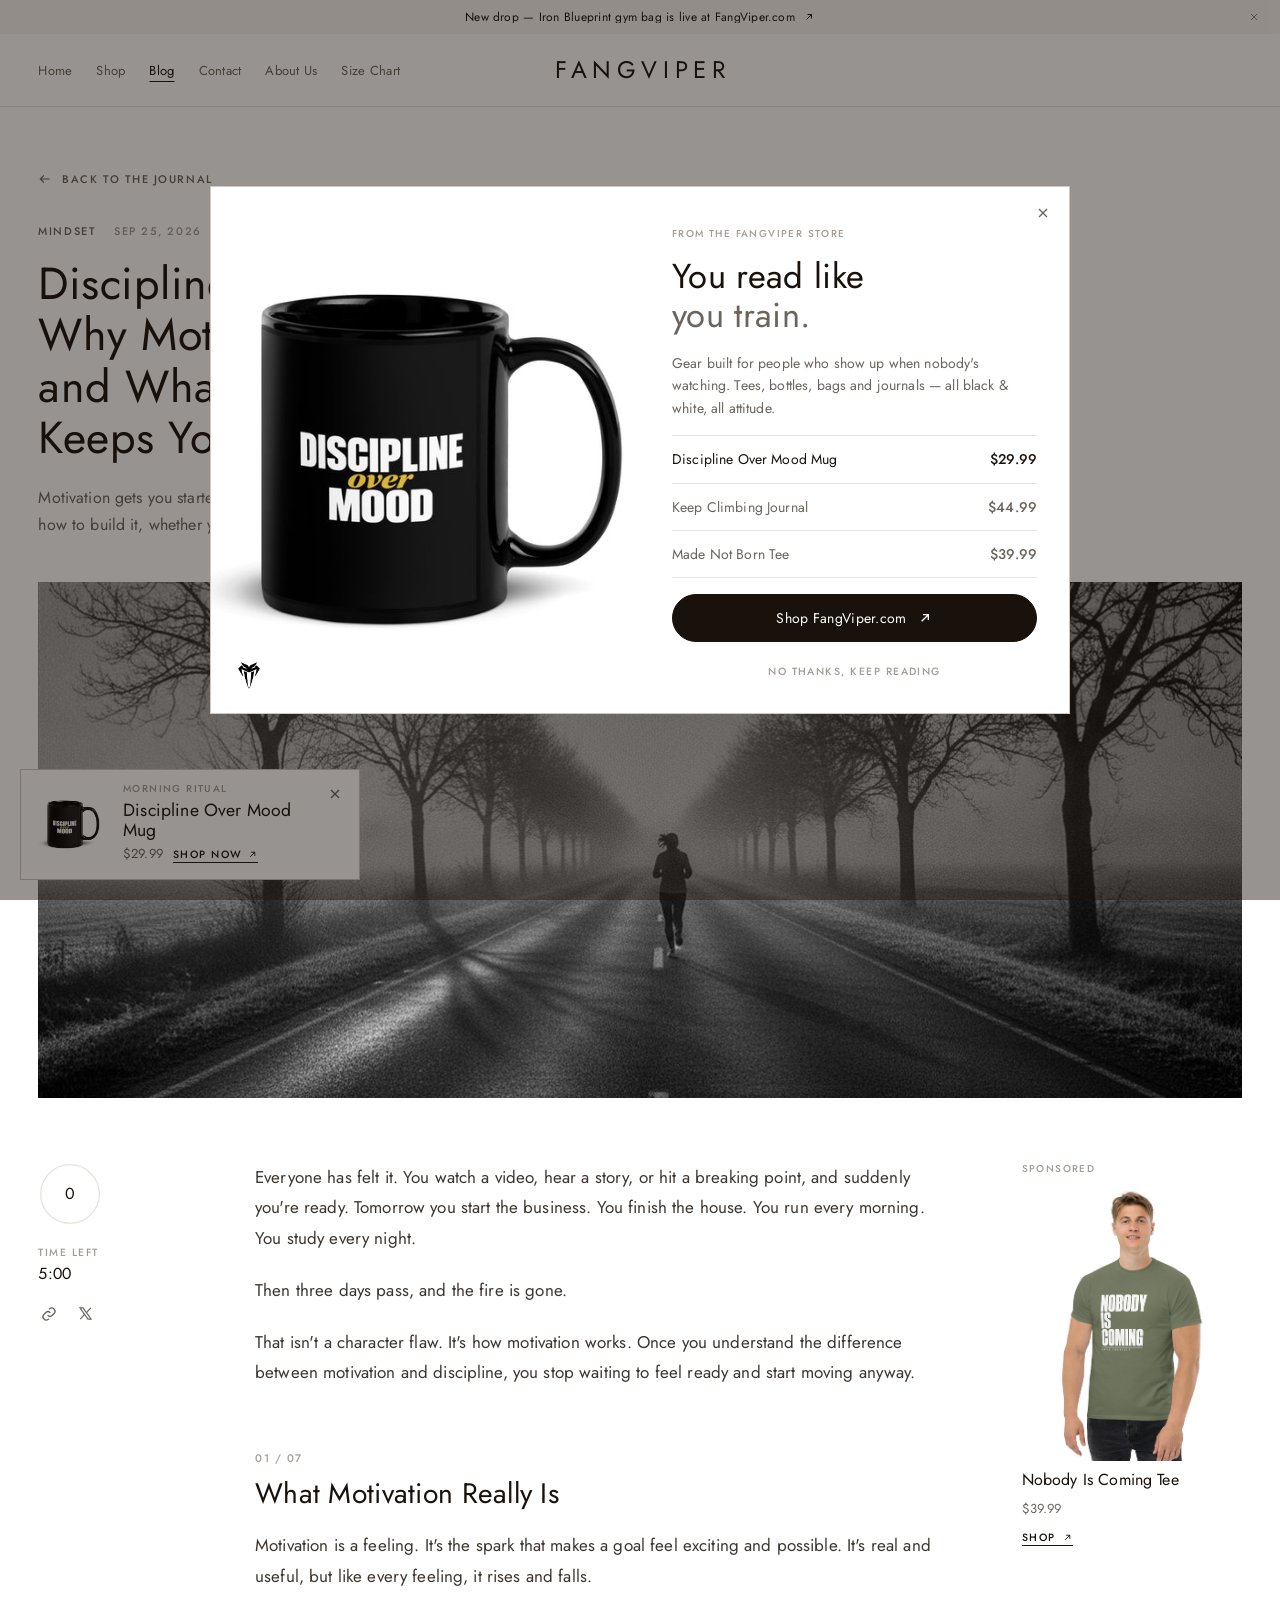
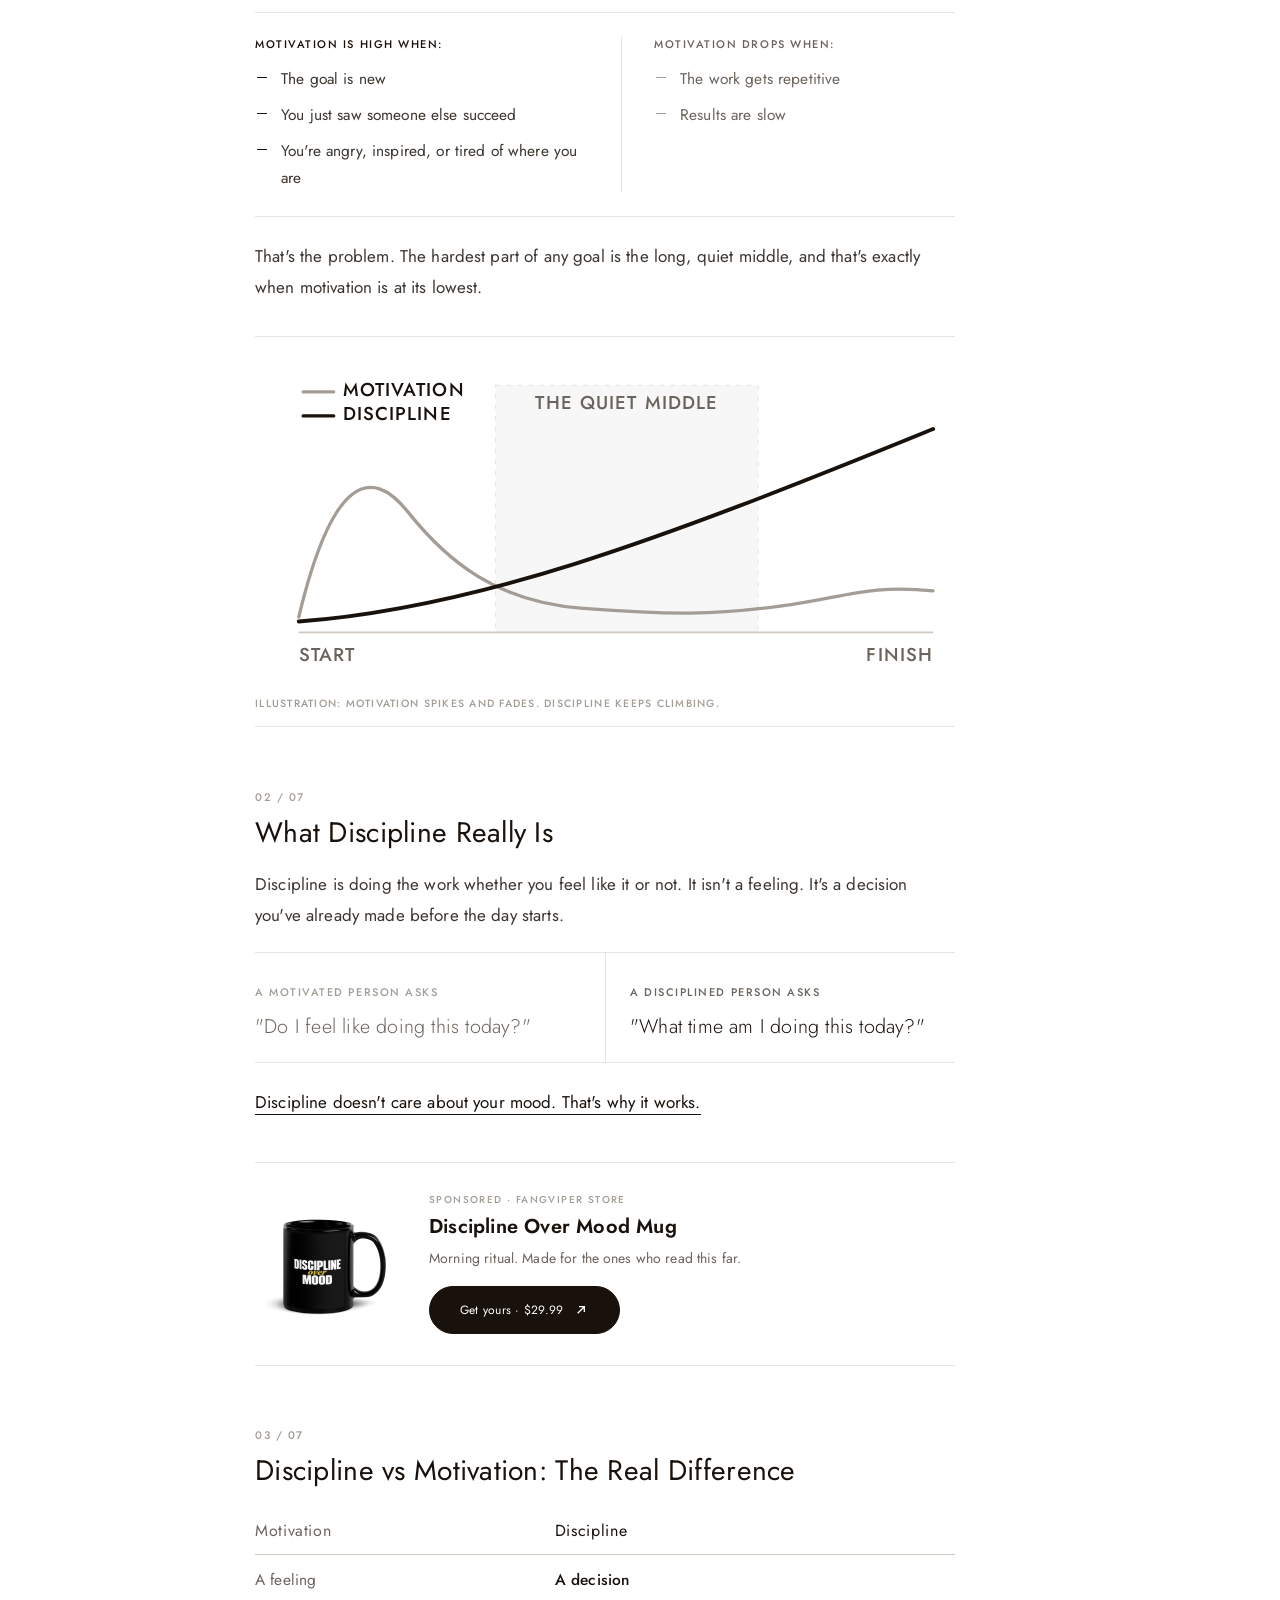
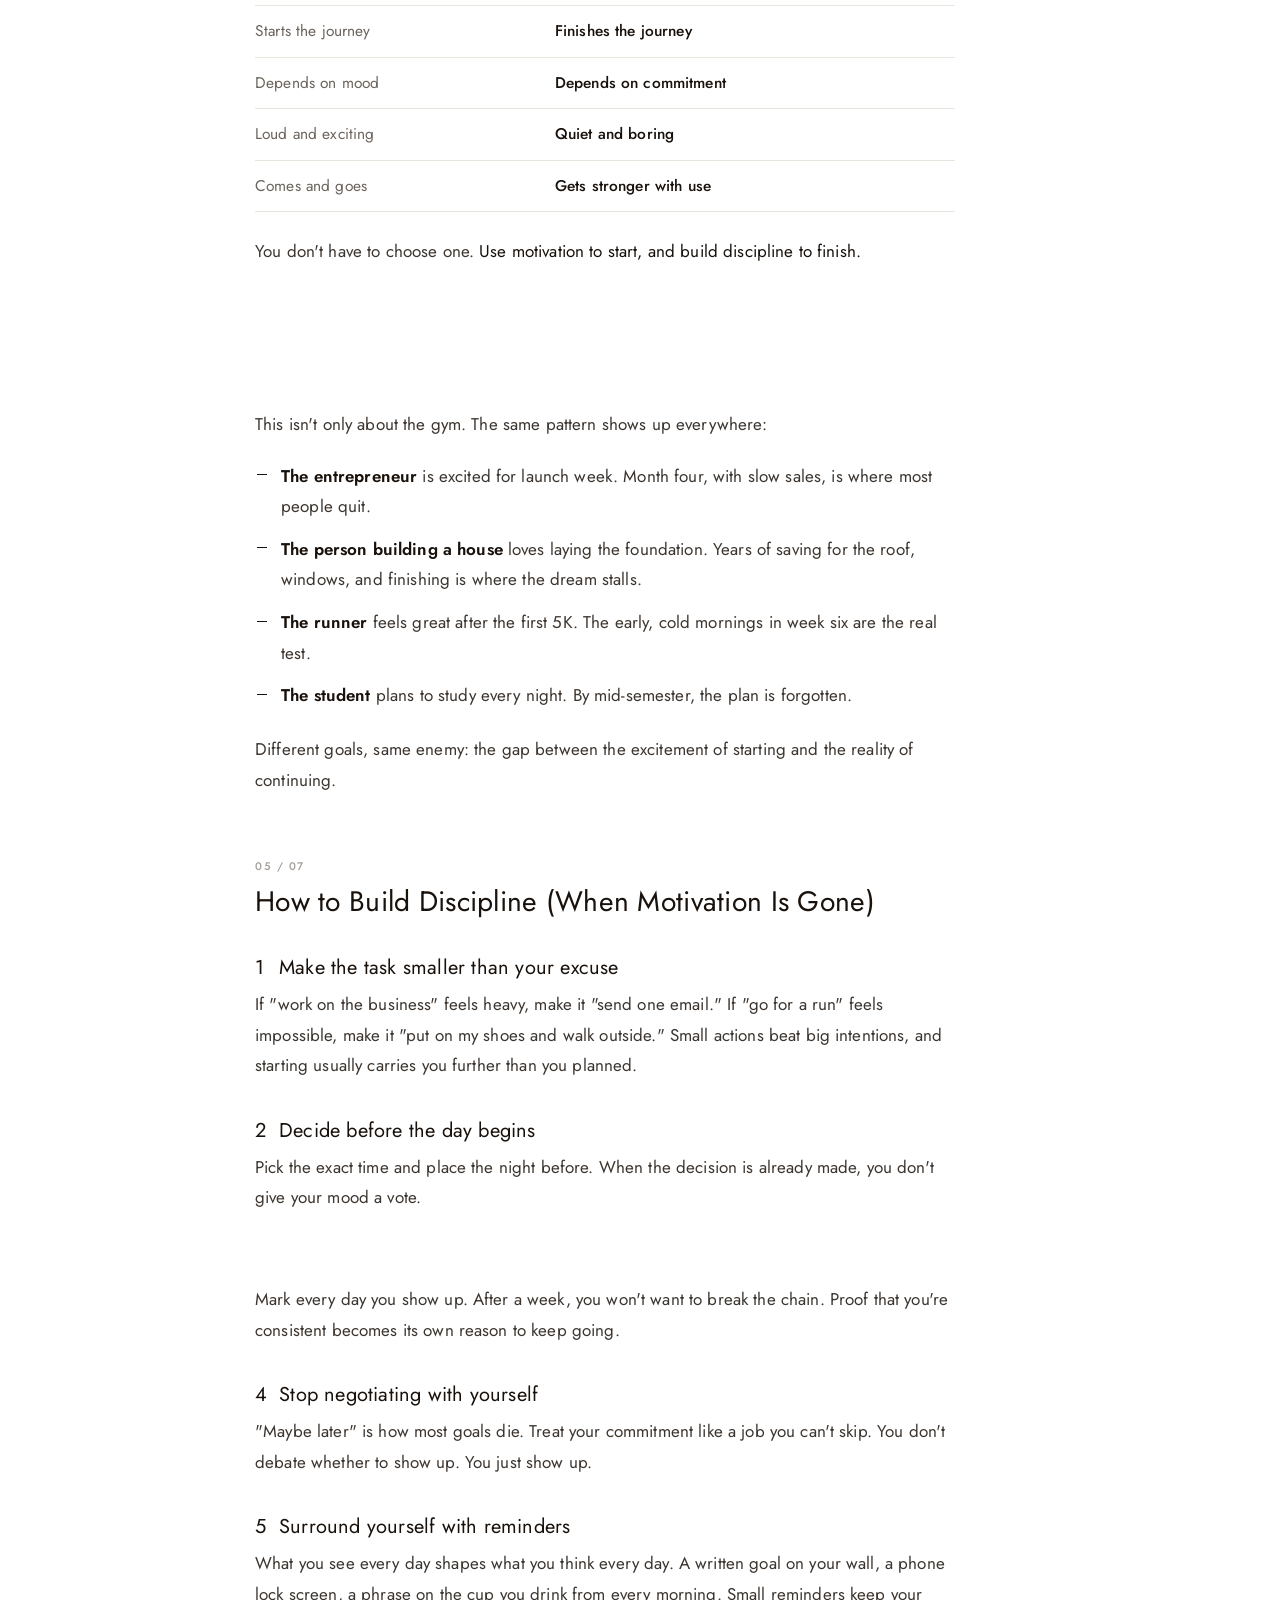
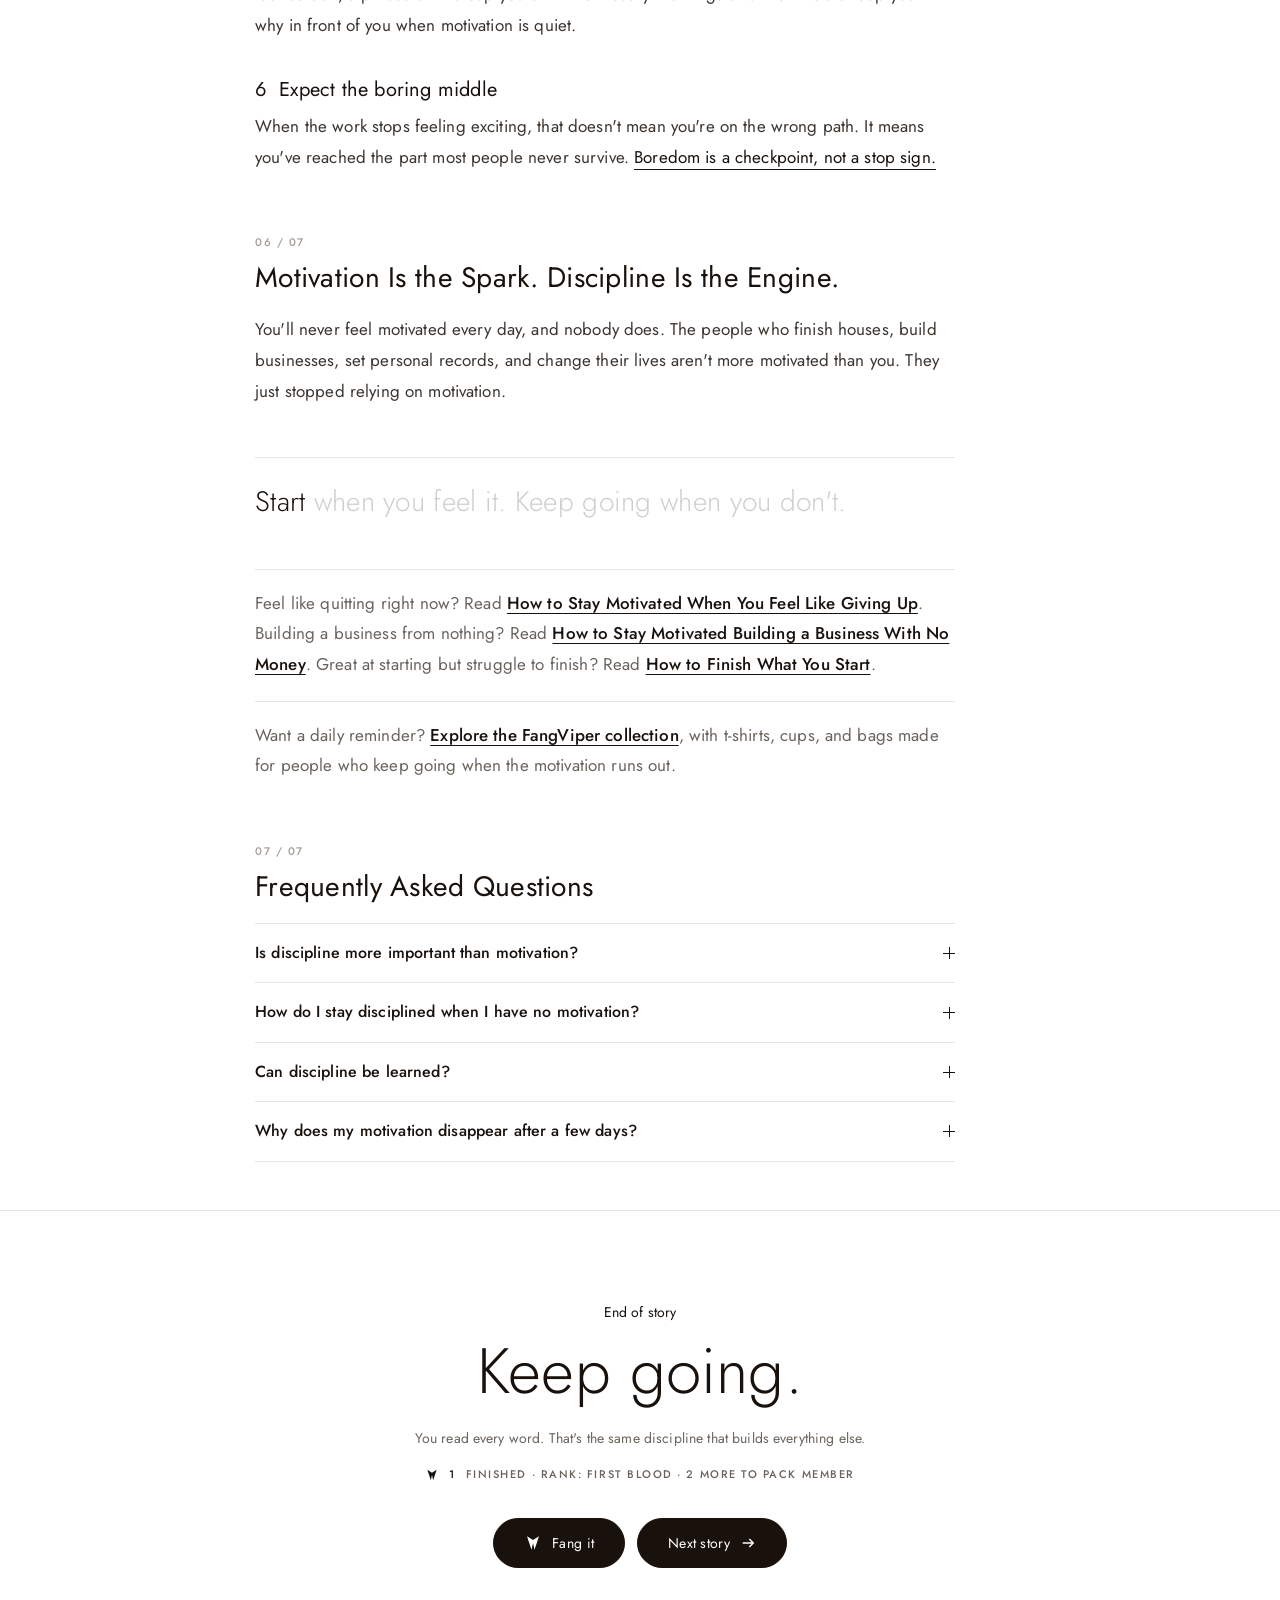
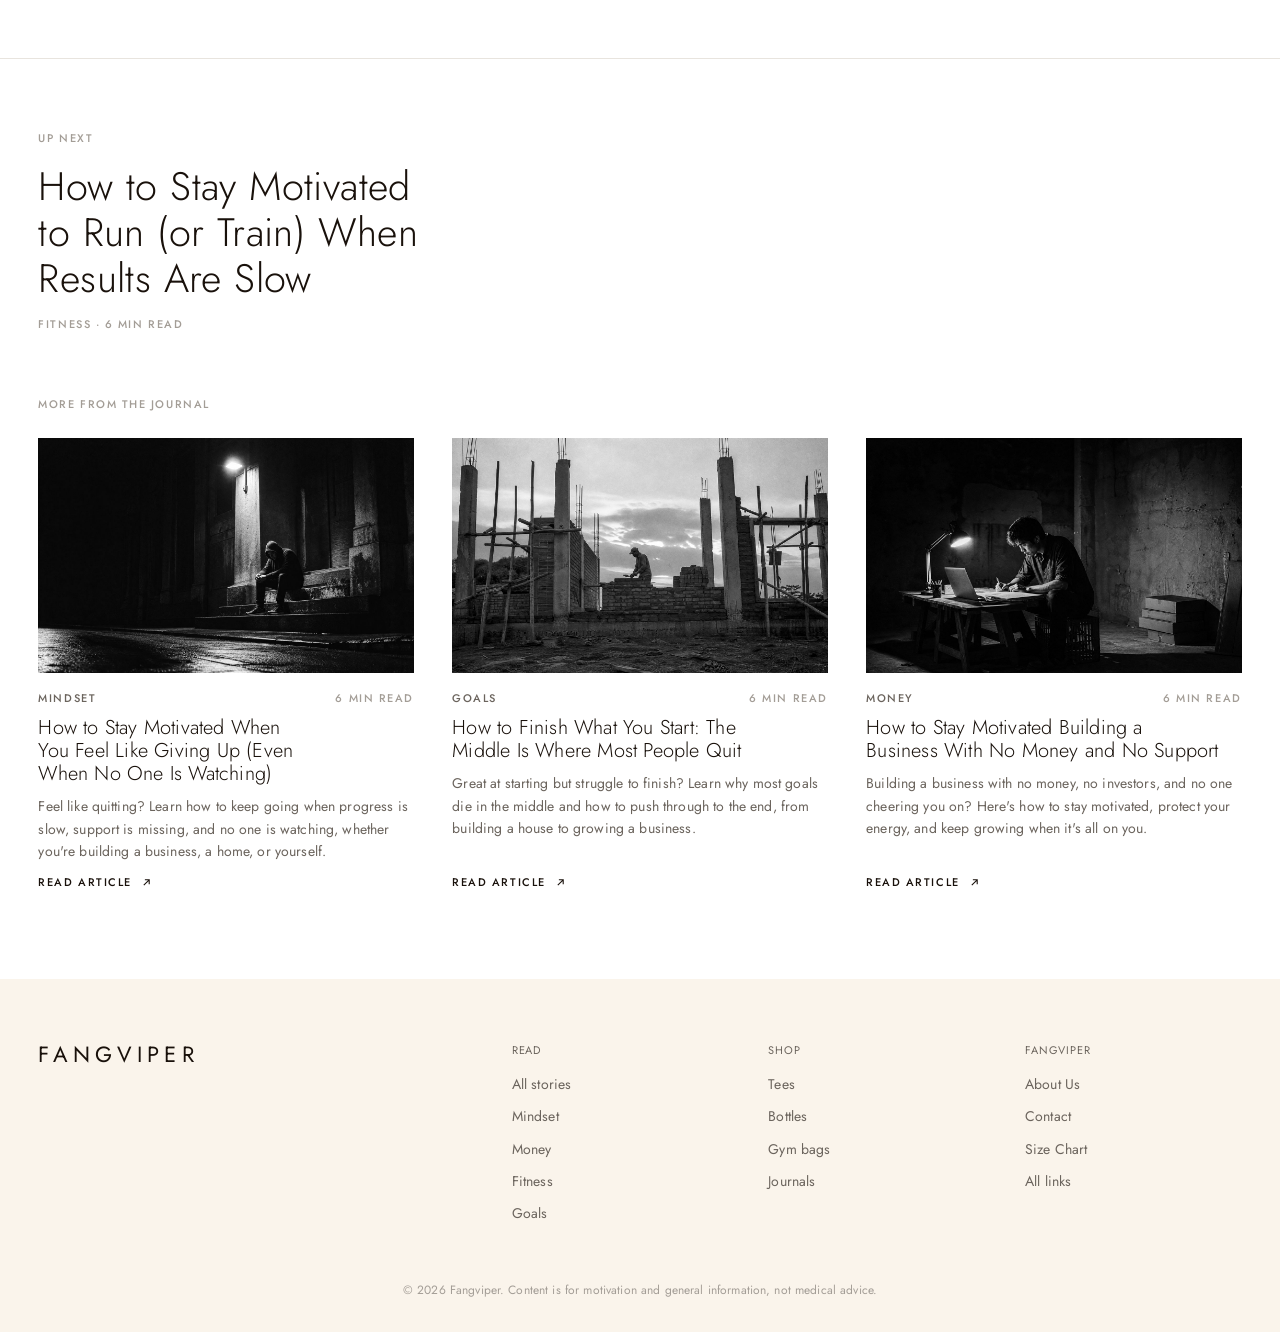
==== commit 4b6b459d: "Luxury-house restyle: white page, warm ink, Jost, centred wordmark, ink pills; give article pages si" ====
--- a/discipline-vs-motivation/index.html
+++ b/discipline-vs-motivation/index.html
@@ -25,11 +25,11 @@
   <script type="application/ld+json">{"@context":"https://schema.org","@type":"BlogPosting","headline":"Discipline vs Motivation: Why Motivation Fades and What Actually Keeps You Going","description":"Motivation gets you started, but it never lasts. Learn why discipline beats motivation and how to build it, whether you're growing a business, training, or chasing any goal.","datePublished":"2026-09-25","dateModified":"2026-09-25","image":"https://blog.fangviper.com/assets/img/run-solo.jpg","mainEntityOfPage":"https://blog.fangviper.com/discipline-vs-motivation/","keywords":"discipline vs motivation, how to stay disciplined, motivation fades, how to keep going, self discipline tips","author":{"@type":"Organization","name":"Fang Viper"},"publisher":{"@type":"Organization","name":"Fang Viper","logo":{"@type":"ImageObject","url":"https://blog.fangviper.com/assets/img/logo-black.png"}}}</script>
   <script type="application/ld+json">{"@context":"https://schema.org","@type":"FAQPage","mainEntity":[{"@type":"Question","name":"Is discipline more important than motivation?","acceptedAnswer":{"@type":"Answer","text":"For long-term goals, yes. Motivation helps you start, but discipline keeps you consistent when the excitement fades, and consistency is what produces results."}},{"@type":"Question","name":"How do I stay disciplined when I have no motivation?","acceptedAnswer":{"@type":"Answer","text":"Shrink the task, schedule it in advance, track your streak, and stop debating with yourself. Action often creates motivation, not the other way around."}},{"@type":"Question","name":"Can discipline be learned?","acceptedAnswer":{"@type":"Answer","text":"Yes. Discipline works like a muscle: every time you follow through on a small commitment, it gets easier to follow through on the next one."}},{"@type":"Question","name":"Why does my motivation disappear after a few days?","acceptedAnswer":{"@type":"Answer","text":"Motivation is an emotion tied to novelty. Once a goal becomes routine, the excitement naturally drops. That's normal, and it's the point where discipline has to take over."}}]}</script>
   <!-- /build:meta -->
-  <meta name="theme-color" content="#000000">
+  <meta name="theme-color" content="#ffffff">
   <link rel="icon" type="image/png" href="assets/img/favicon.png">
   <link rel="preconnect" href="https://fonts.googleapis.com">
   <link rel="preconnect" href="https://fonts.gstatic.com" crossorigin>
-  <link href="https://fonts.googleapis.com/css2?family=Bebas+Neue&family=Montserrat:wght@400;500;600&display=swap" rel="stylesheet">
+  <link href="https://fonts.googleapis.com/css2?family=Jost:wght@300;400;500;600&display=swap" rel="stylesheet">
   <link rel="stylesheet" href="assets/css/style.css">
   <script>document.documentElement.classList.add("js");</script>
 </head>
@@ -45,7 +45,7 @@
       <button class="announce__close" aria-label="Close announcement"><svg viewBox="0 0 24 24" width="12" height="12"><path d="M6 6l12 12M18 6L6 18" fill="none" stroke="currentColor" stroke-width="1.5"/></svg></button>
     </div>
     <header class="header">
-      <a class="header__logo" href="https://fangviper.com/" aria-label="Fangviper home"><img src="assets/img/logo-white.png" alt="Fangviper" width="589" height="705"></a>
+      <a class="header__logo" href="https://fangviper.com/" aria-label="Fangviper home">Fangviper</a>
       <nav class="header__nav" aria-label="Main">
         <a href="https://fangviper.com/">Home</a>
         <a data-store data-medium="header" href="https://fangviper.com/collections/all?utm_source=fangviper_blog&amp;utm_medium=header&amp;utm_campaign=blog_ads" target="_blank" rel="noopener">Shop</a>
@@ -196,7 +196,7 @@
 
   <footer class="footer">
     <div class="footer__top page">
-      <a class="footer__logo" href="https://fangviper.com/" aria-label="Fangviper home"><img src="assets/img/logo-white.png" alt="Fangviper" width="589" height="705"></a>
+      <a class="footer__logo" href="https://fangviper.com/" aria-label="Fangviper home">Fangviper</a>
       <div class="footer__col">
         <p class="label">Read</p>
         <a href="index.html?cat=All#journal" data-cat-link="All">All stories</a>
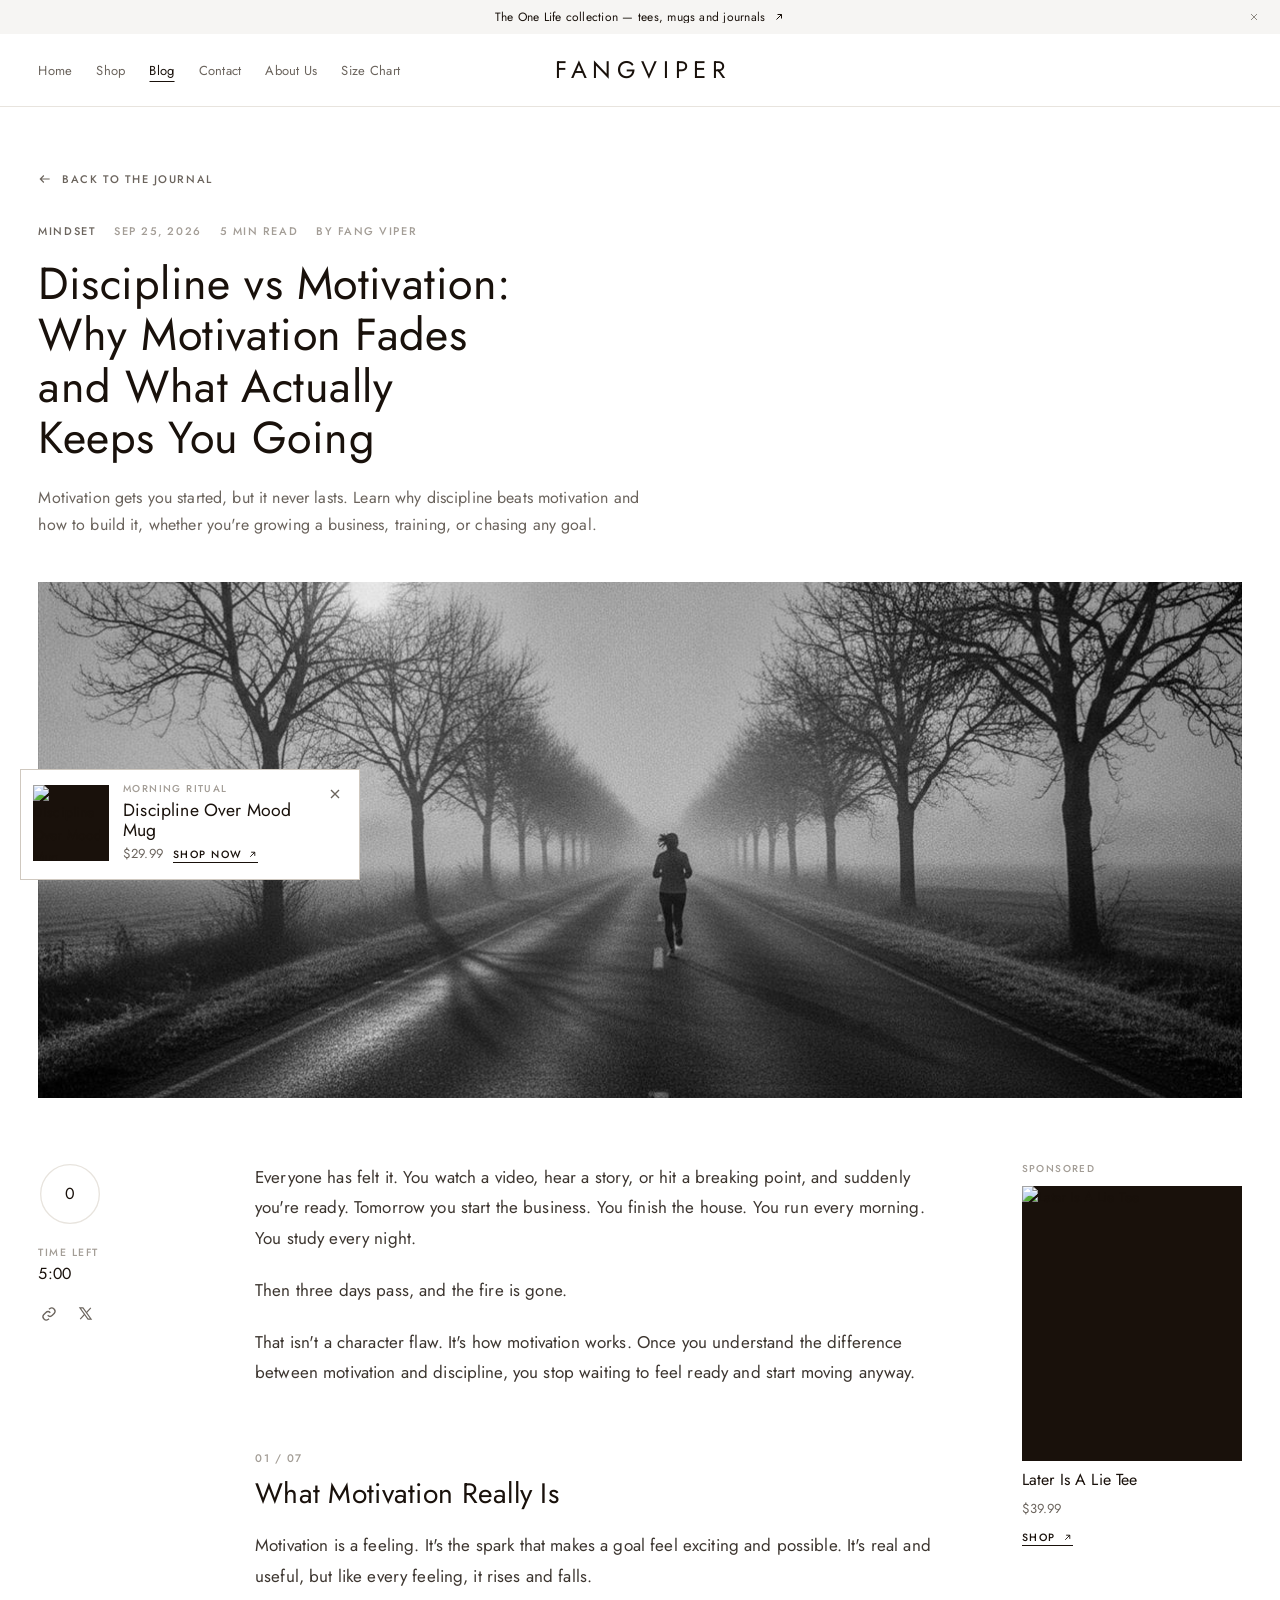
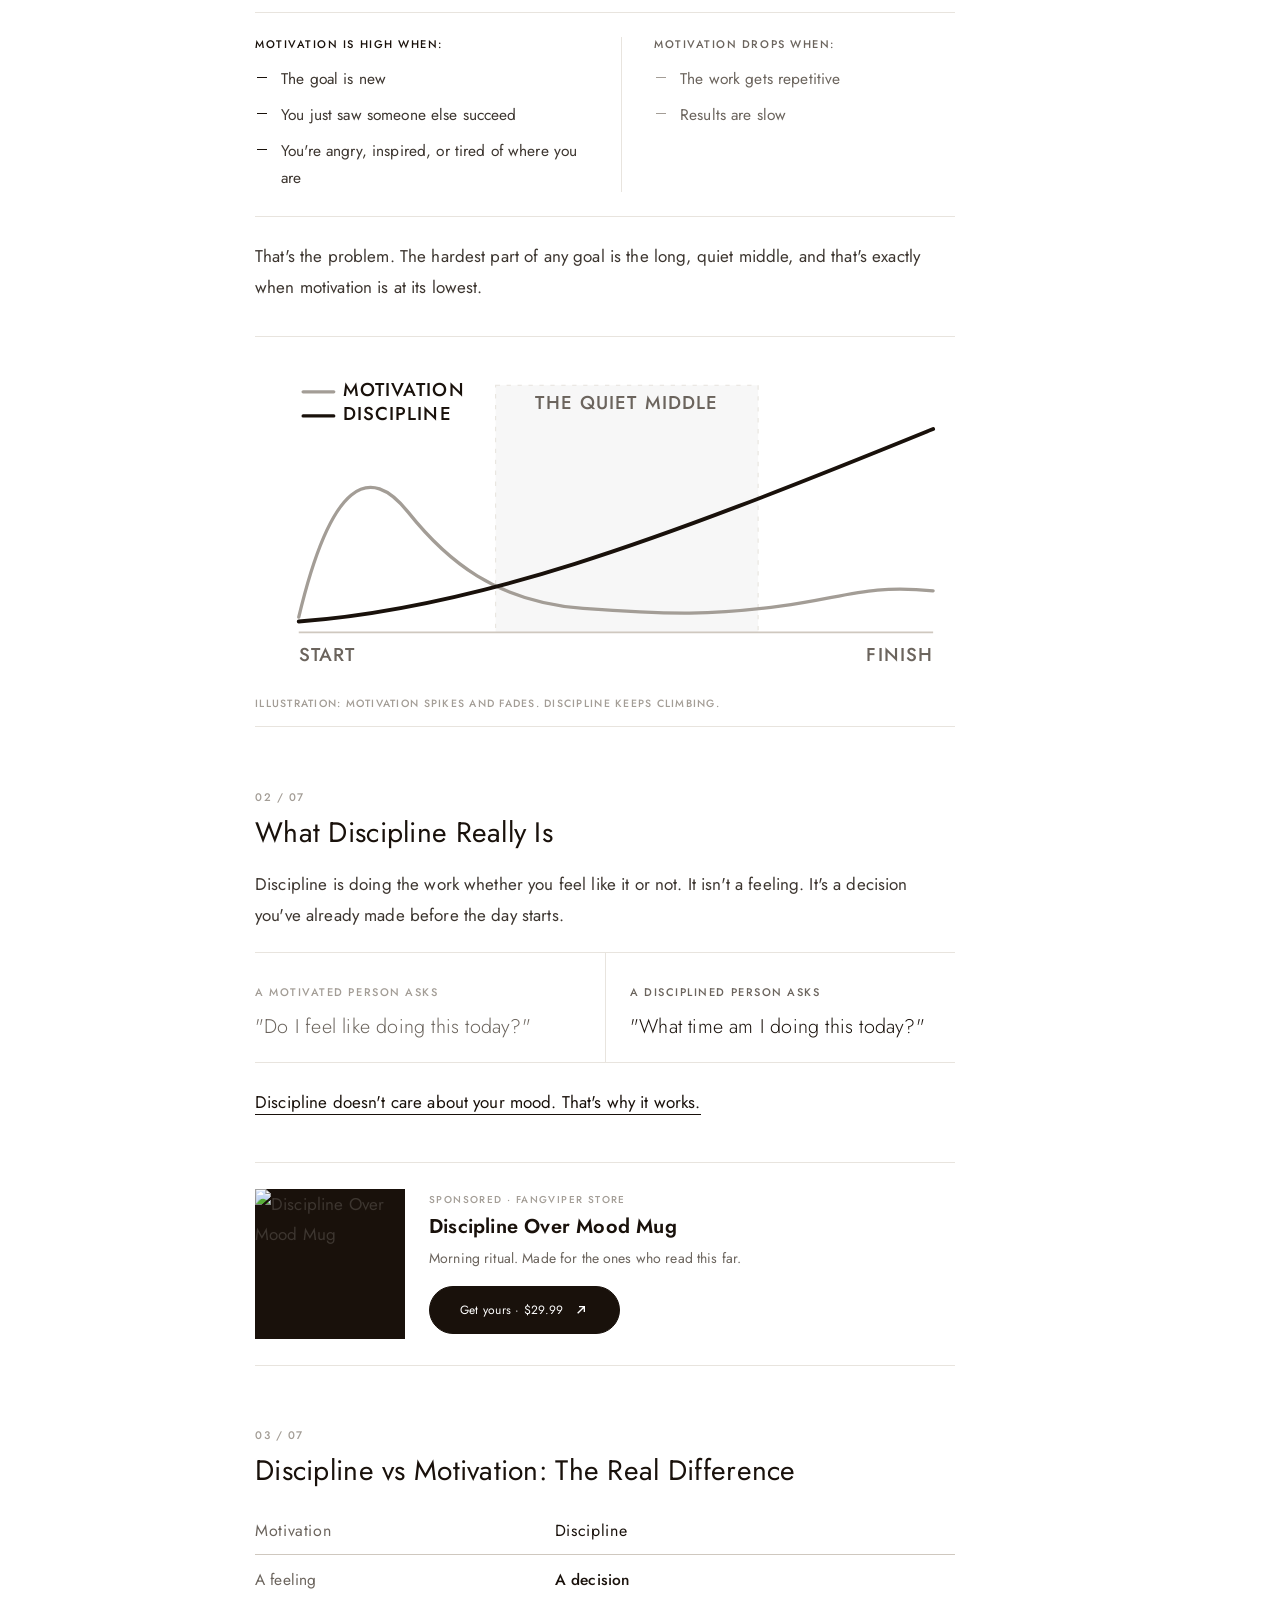
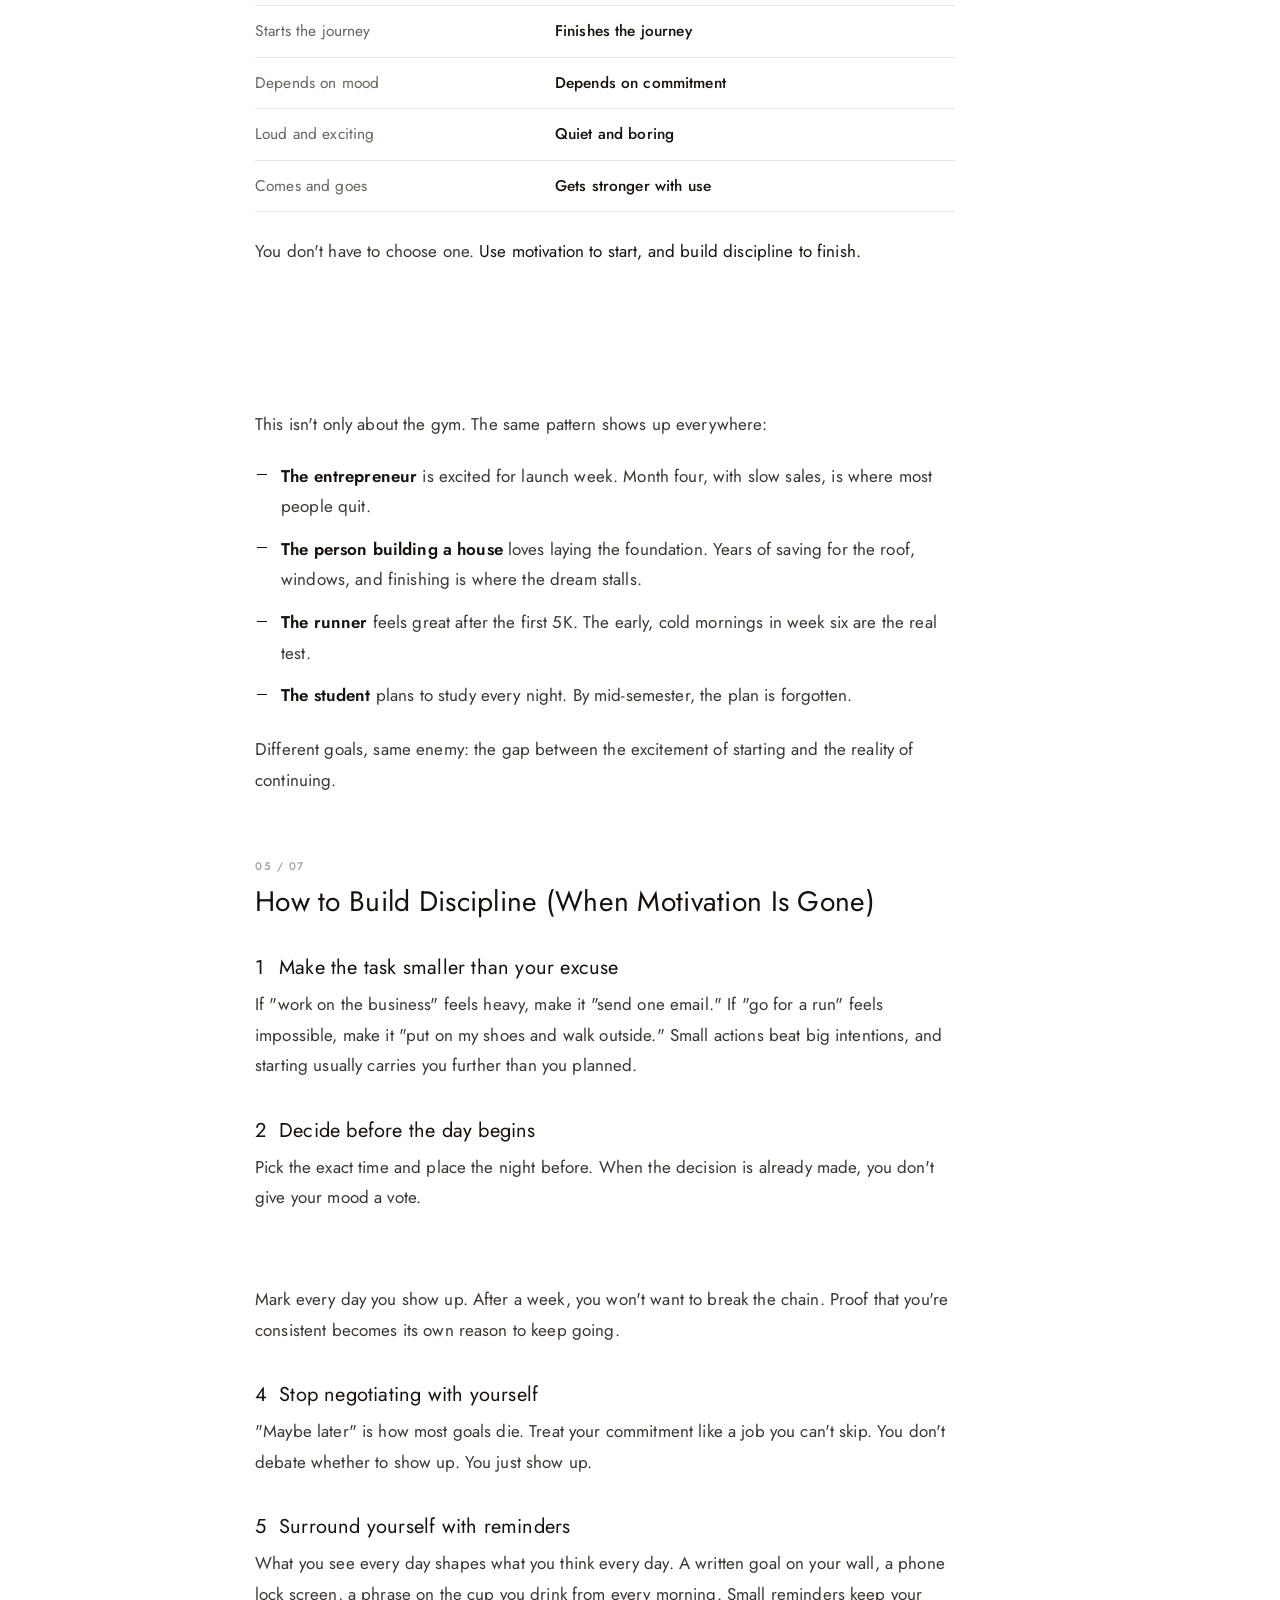
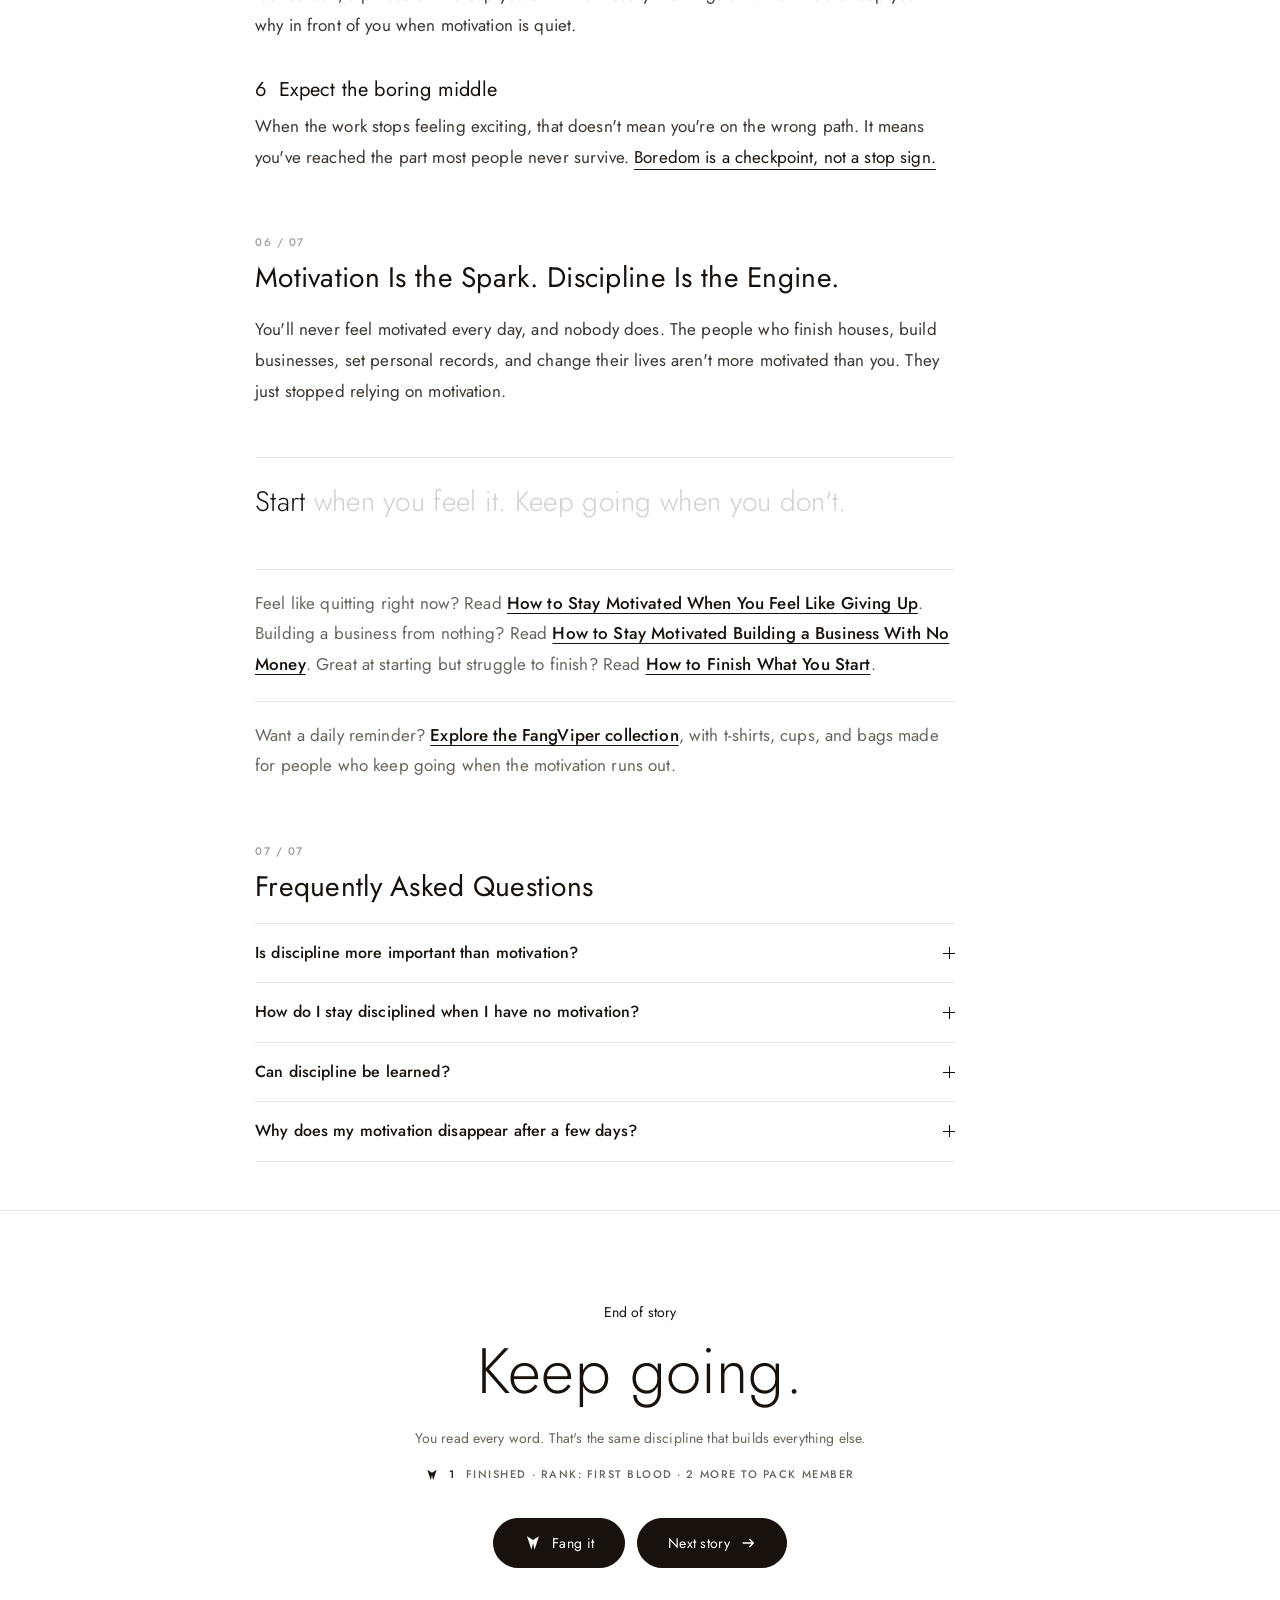
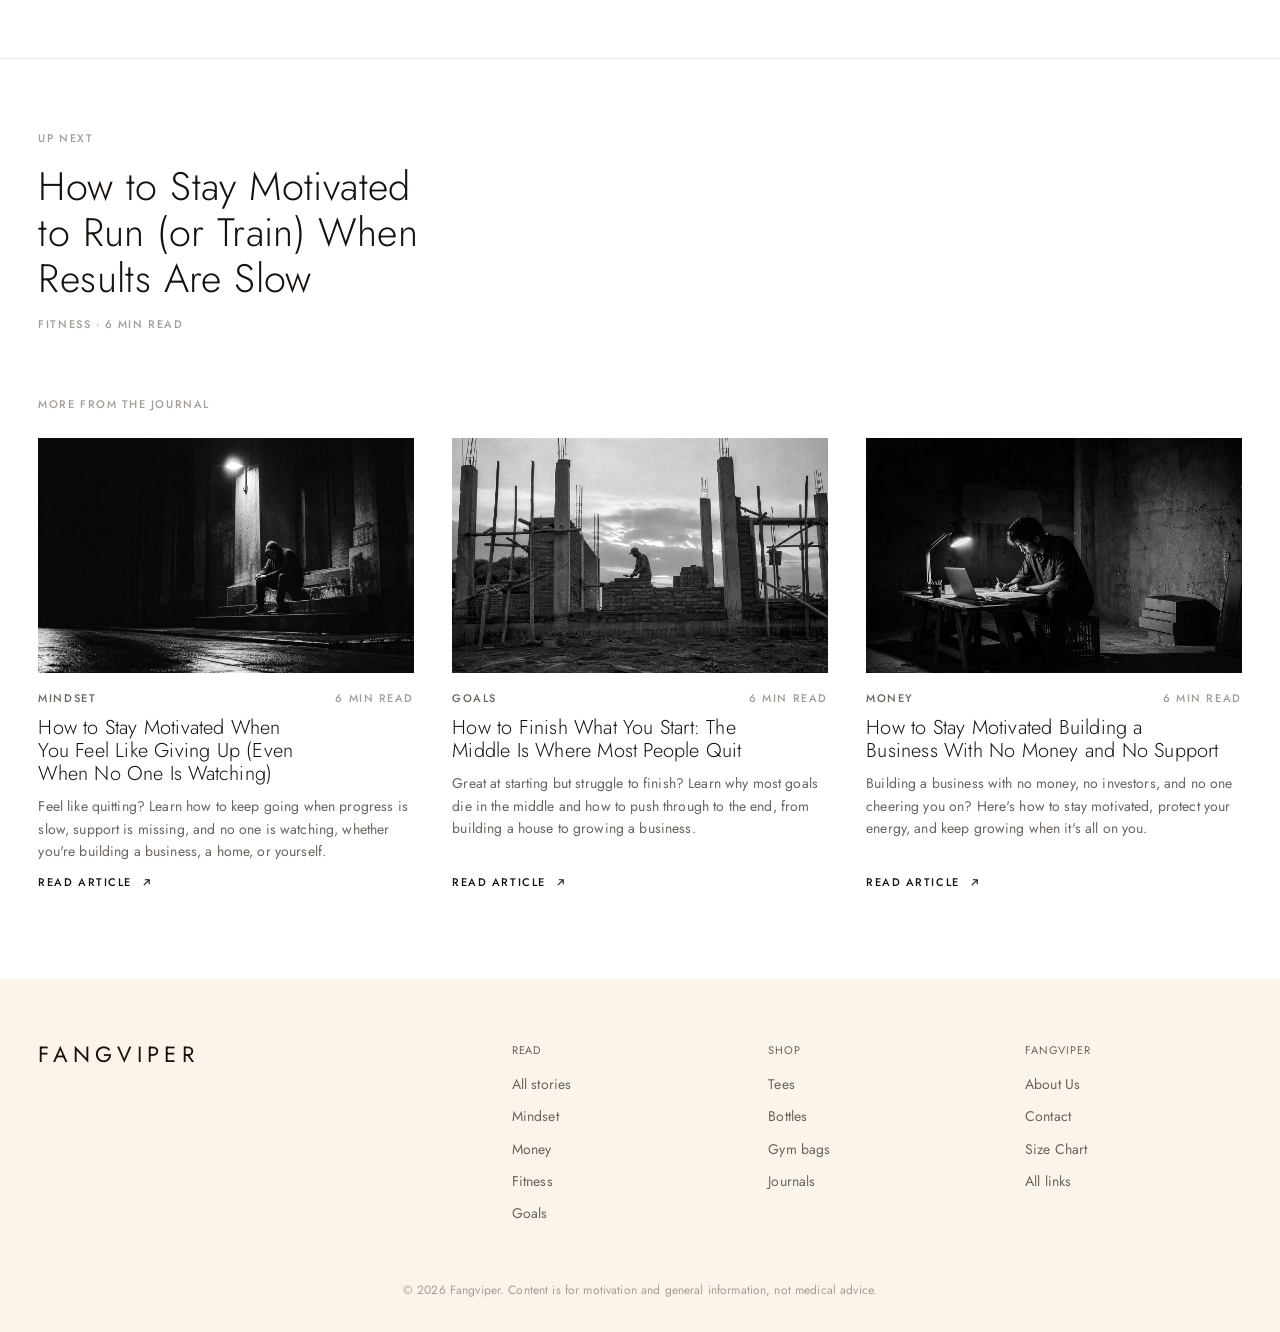
==== commit a6bc15a9: "Drop the full-screen pop-up ad, feed ads from the live store, add a Klaviyo sign-up card - Remove th" ====
--- a/discipline-vs-motivation/index.html
+++ b/discipline-vs-motivation/index.html
@@ -29,6 +29,7 @@
   <link rel="icon" type="image/png" href="assets/img/favicon.png">
   <link rel="preconnect" href="https://fonts.googleapis.com">
   <link rel="preconnect" href="https://fonts.gstatic.com" crossorigin>
+  <link rel="preconnect" href="https://cdn.shopify.com">
   <link href="https://fonts.googleapis.com/css2?family=Jost:wght@300;400;500;600&display=swap" rel="stylesheet">
   <link rel="stylesheet" href="assets/css/style.css">
   <script>document.documentElement.classList.add("js");</script>
@@ -48,7 +49,7 @@
       <a class="header__logo" href="https://fangviper.com/" aria-label="Fangviper home">Fangviper</a>
       <nav class="header__nav" aria-label="Main">
         <a href="https://fangviper.com/">Home</a>
-        <a data-store data-medium="header" href="https://fangviper.com/collections/all?utm_source=fangviper_blog&amp;utm_medium=header&amp;utm_campaign=blog_ads" target="_blank" rel="noopener">Shop</a>
+        <a data-store data-medium="header" href="https://fangviper.com/collections?utm_source=fangviper_blog&amp;utm_medium=header&amp;utm_campaign=blog_ads" target="_blank" rel="noopener">Shop</a>
         <a href="index.html" aria-current="page">Blog</a>
         <a href="https://fangviper.com/pages/contact">Contact</a>
         <a href="https://fangviper.com/pages/about-us">About Us</a>
@@ -56,7 +57,7 @@
       </nav>
       <div class="header__end">
         <a href="index.html">Blog</a>
-        <a data-store data-medium="header" href="https://fangviper.com/collections/all?utm_source=fangviper_blog&amp;utm_medium=header&amp;utm_campaign=blog_ads" target="_blank" rel="noopener">Shop</a>
+        <a data-store data-medium="header" href="https://fangviper.com/collections?utm_source=fangviper_blog&amp;utm_medium=header&amp;utm_campaign=blog_ads" target="_blank" rel="noopener">Shop</a>
       </div>
     </header>
   </div>
@@ -167,7 +168,7 @@
 <p>You'll never feel motivated every day, and nobody does. The people who finish houses, build businesses, set personal records, and change their lives aren't more motivated than you. They just stopped relying on motivation.</p>
 <blockquote>Start when you feel it. Keep going when you don't.</blockquote>
 <p class="see-also">Feel like quitting right now? Read <a class="text-cta" data-post="how-to-stay-motivated-when-you-feel-like-giving-up" href="how-to-stay-motivated-when-you-feel-like-giving-up/">How to Stay Motivated When You Feel Like Giving Up</a>. Building a business from nothing? Read <a class="text-cta" data-post="how-to-stay-motivated-building-a-business" href="how-to-stay-motivated-building-a-business/">How to Stay Motivated Building a Business With No Money</a>. Great at starting but struggle to finish? Read <a class="text-cta" data-post="how-to-finish-what-you-start" href="how-to-finish-what-you-start/">How to Finish What You Start</a>.</p>
-<p class="cta-line">Want a daily reminder? <a class="text-cta" href="https://fangviper.com/collections/all?utm_source=fangviper_blog&amp;utm_medium=article_cta&amp;utm_campaign=blog_ads" target="_blank" rel="noopener">Explore the FangViper collection</a>, with t-shirts, cups, and bags made for people who keep going when the motivation runs out.</p>
+<p class="cta-line">Want a daily reminder? <a class="text-cta" href="https://fangviper.com/collections?utm_source=fangviper_blog&amp;utm_medium=article_cta&amp;utm_campaign=blog_ads" target="_blank" rel="noopener">Explore the FangViper collection</a>, with t-shirts, cups, and bags made for people who keep going when the motivation runs out.</p>
 
 <h2>Frequently Asked Questions</h2>
 <div class="faq">
@@ -228,7 +229,9 @@
   </button>
 
   <script src="assets/js/data.js"></script>
+  <script src="assets/js/products.js"></script>
   <script src="assets/js/ads.js"></script>
+  <script src="assets/js/signup.js"></script>
   <script src="assets/js/main.js"></script>
 </body>
 </html>
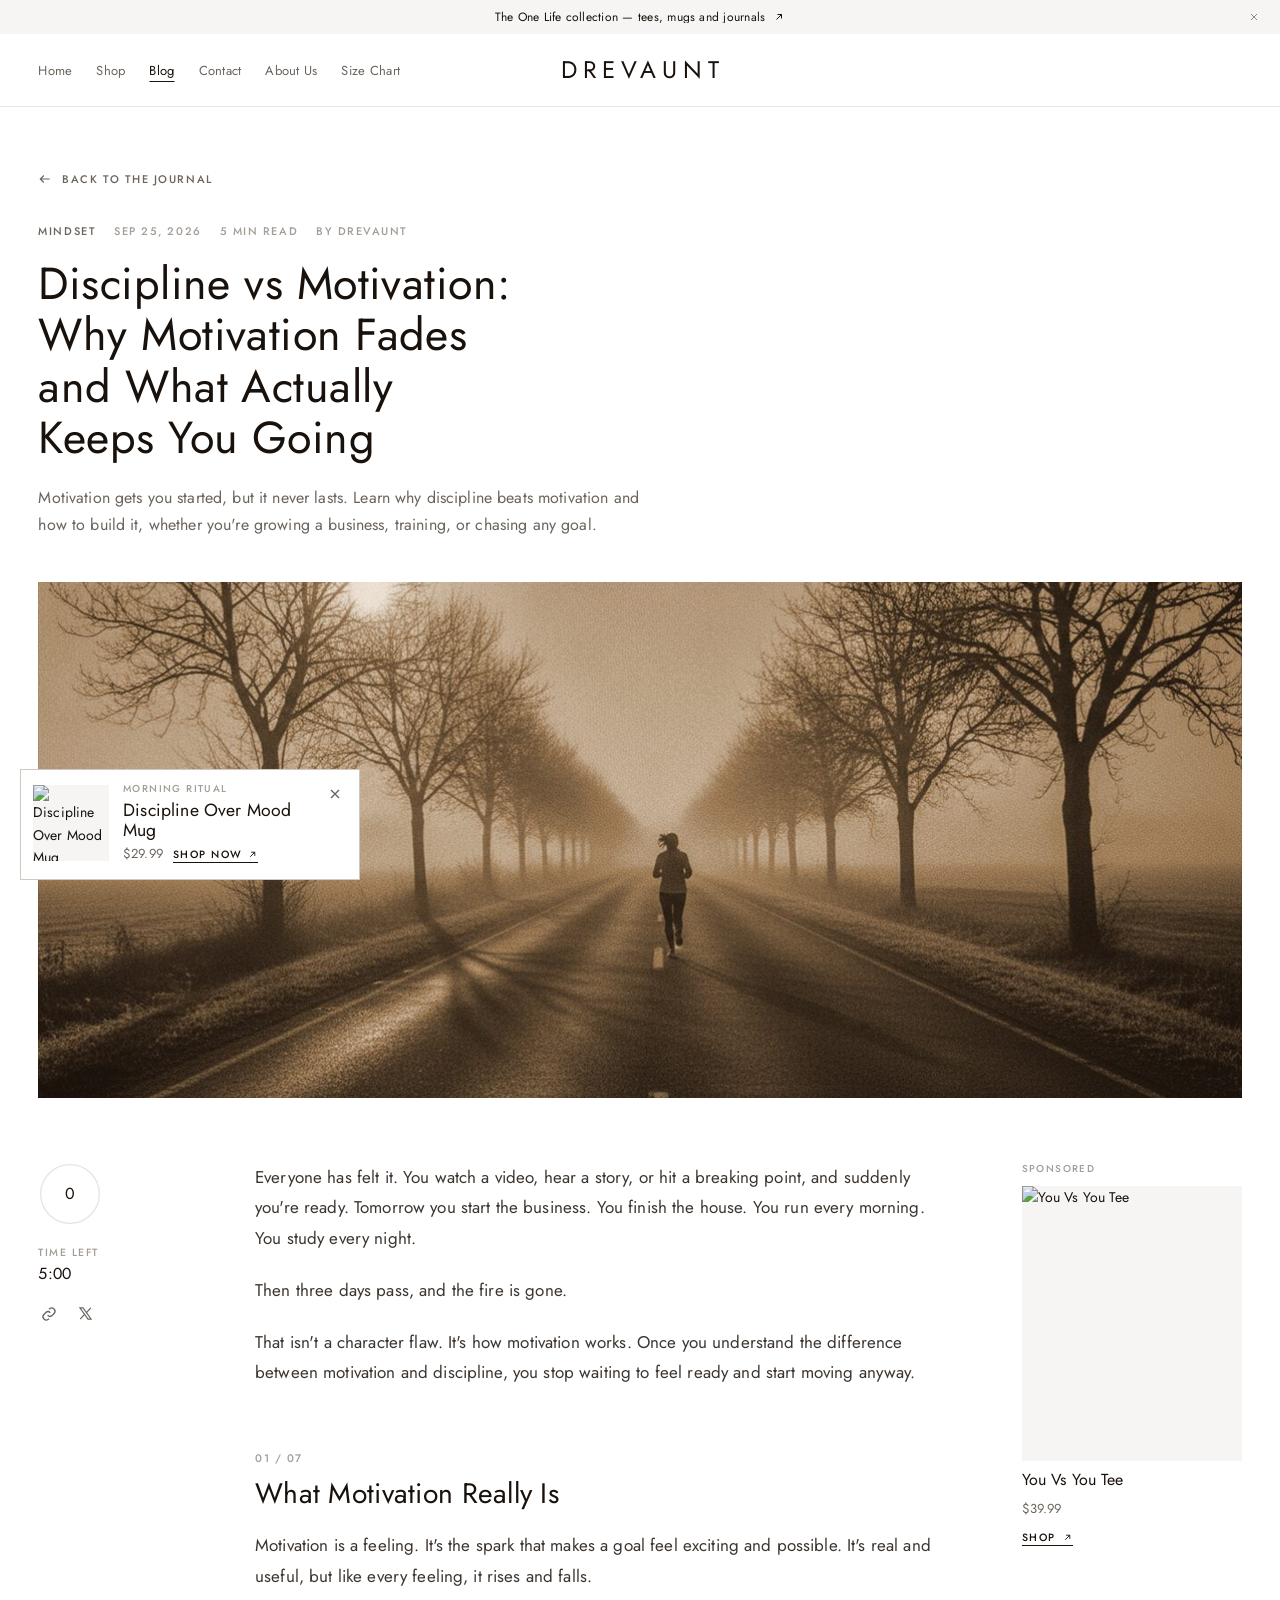
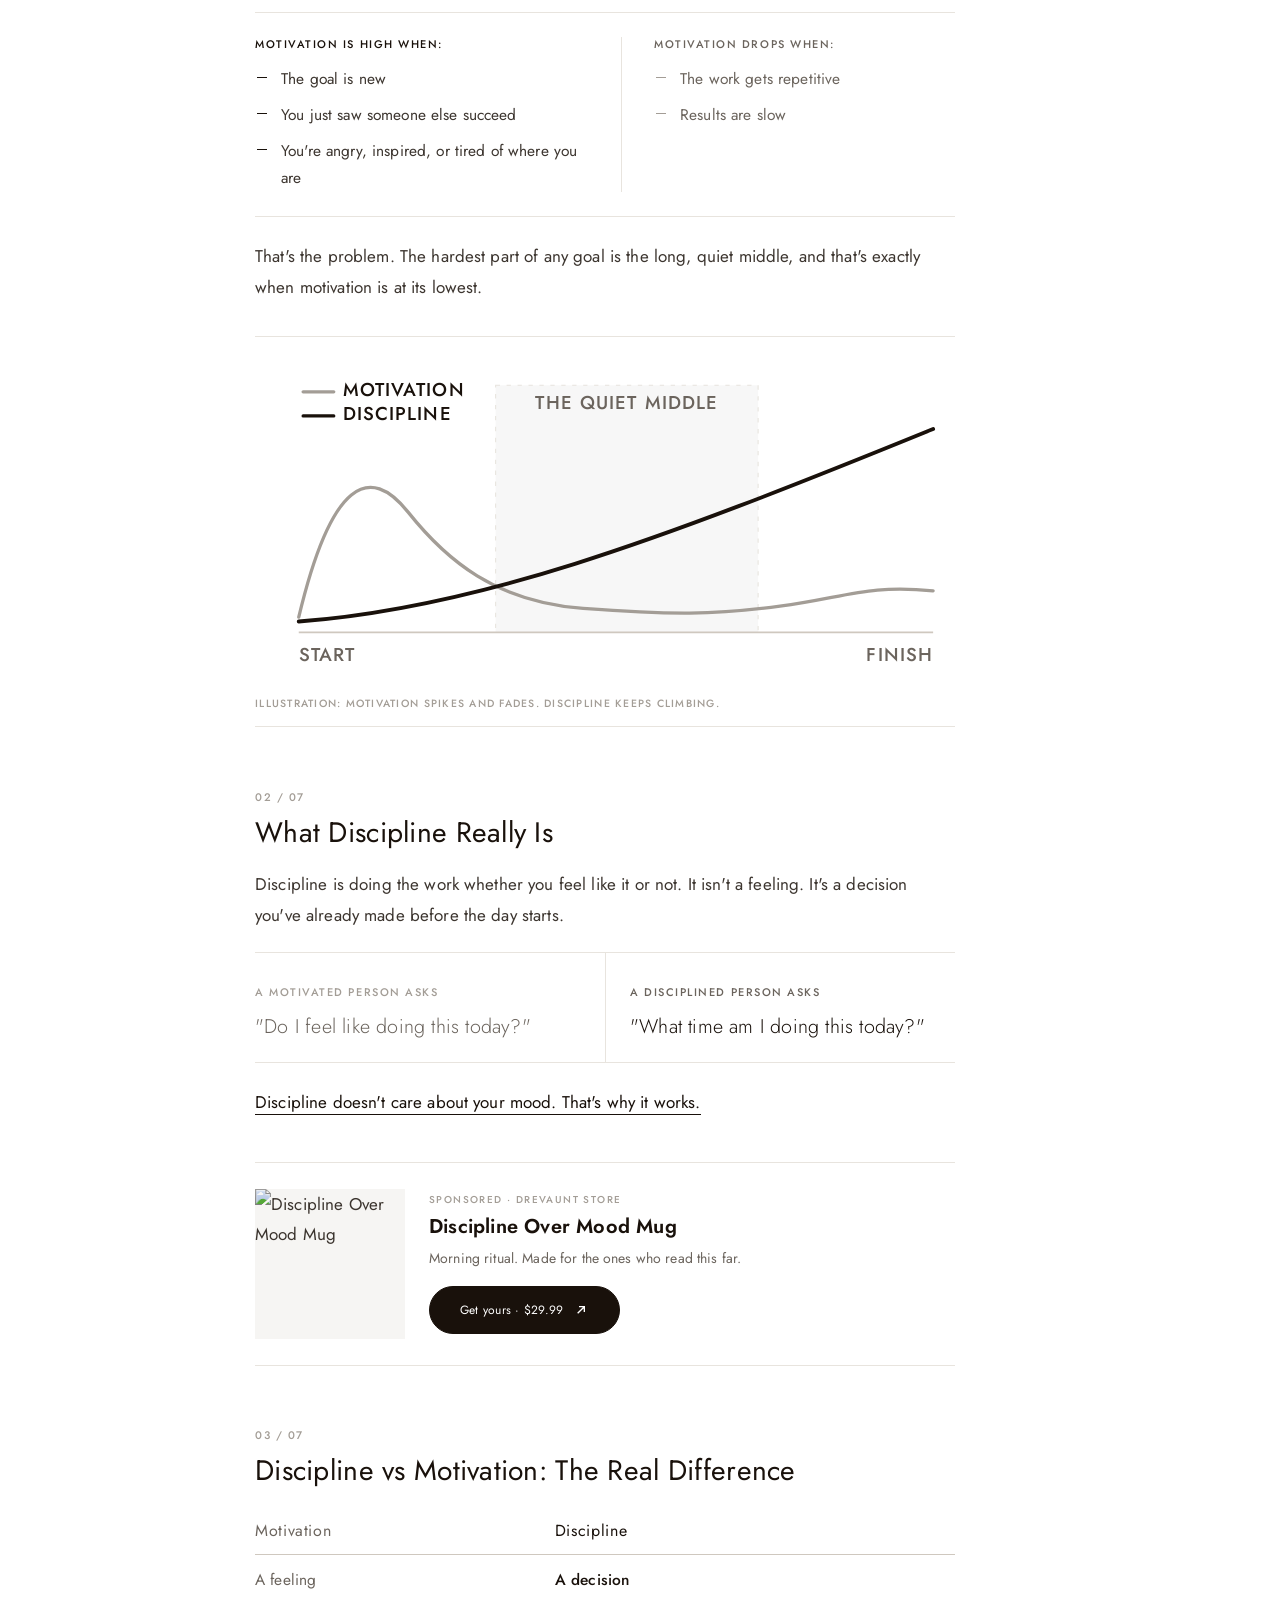
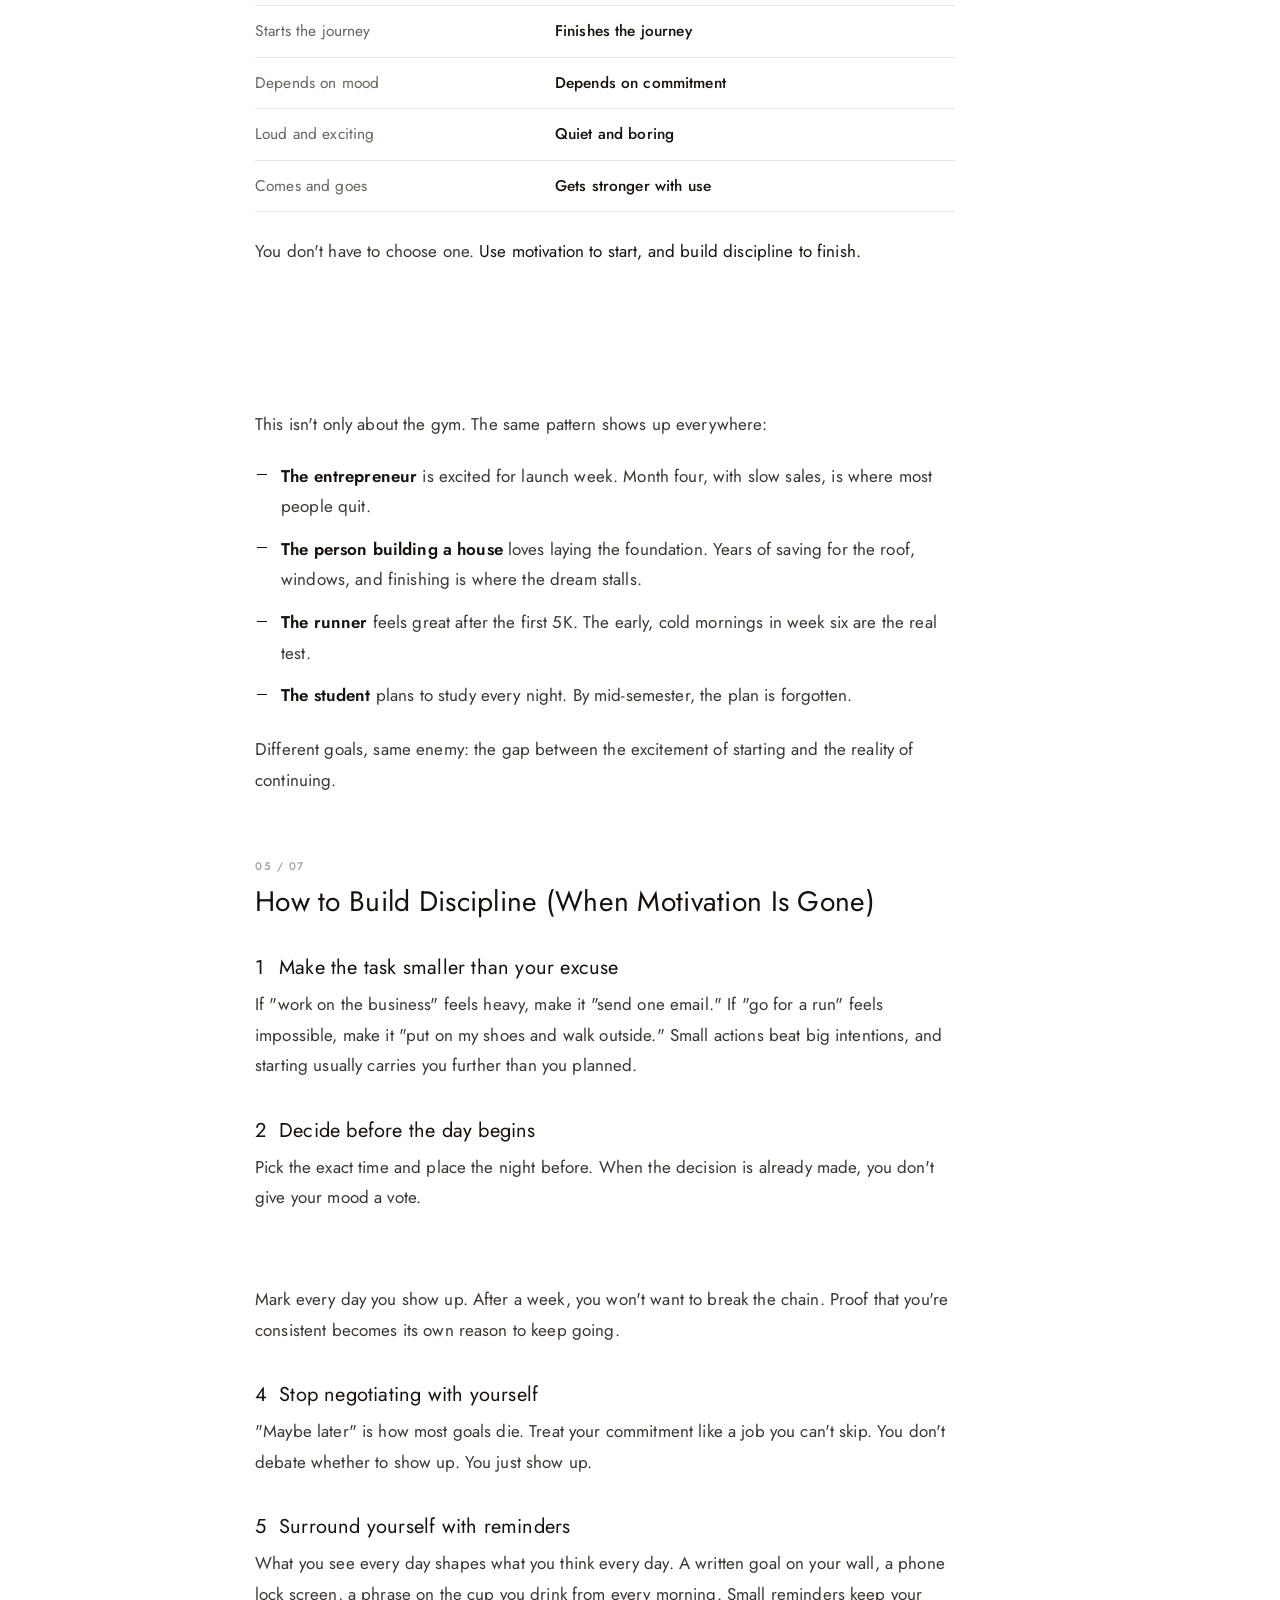
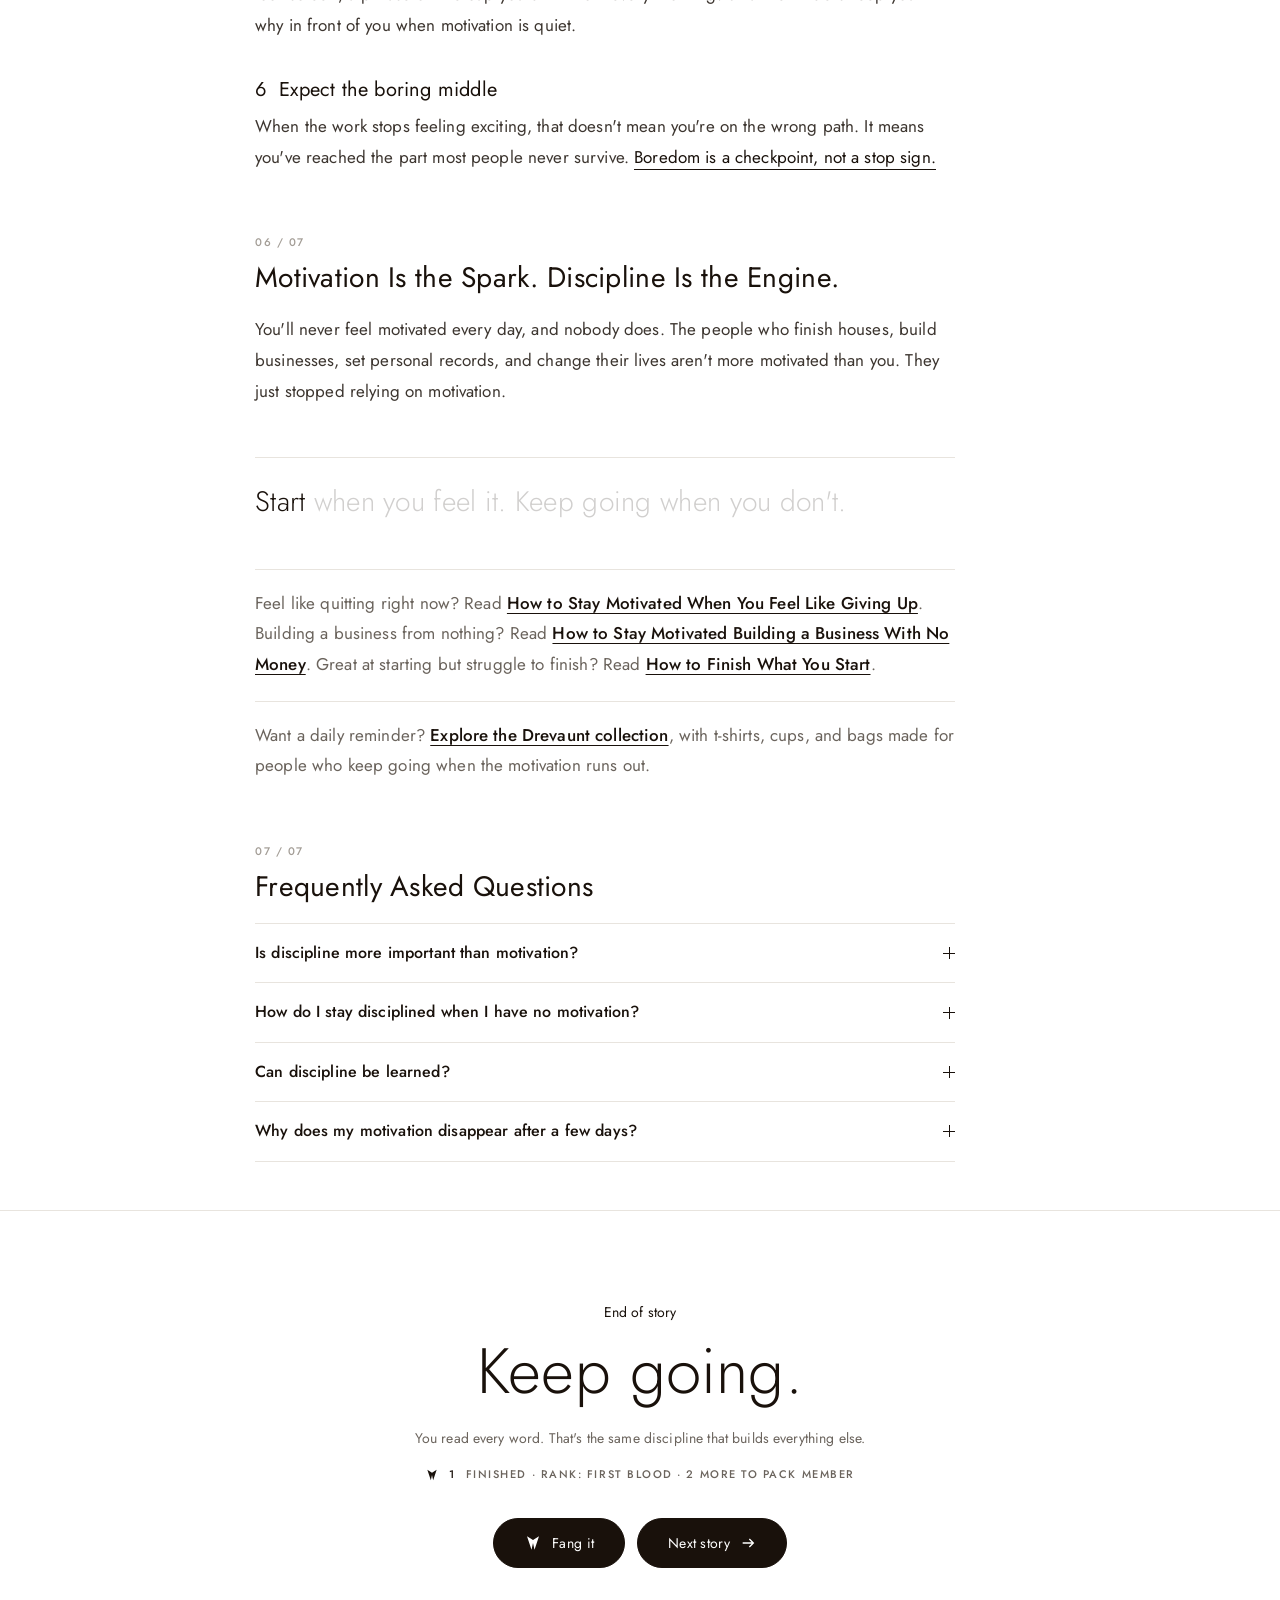
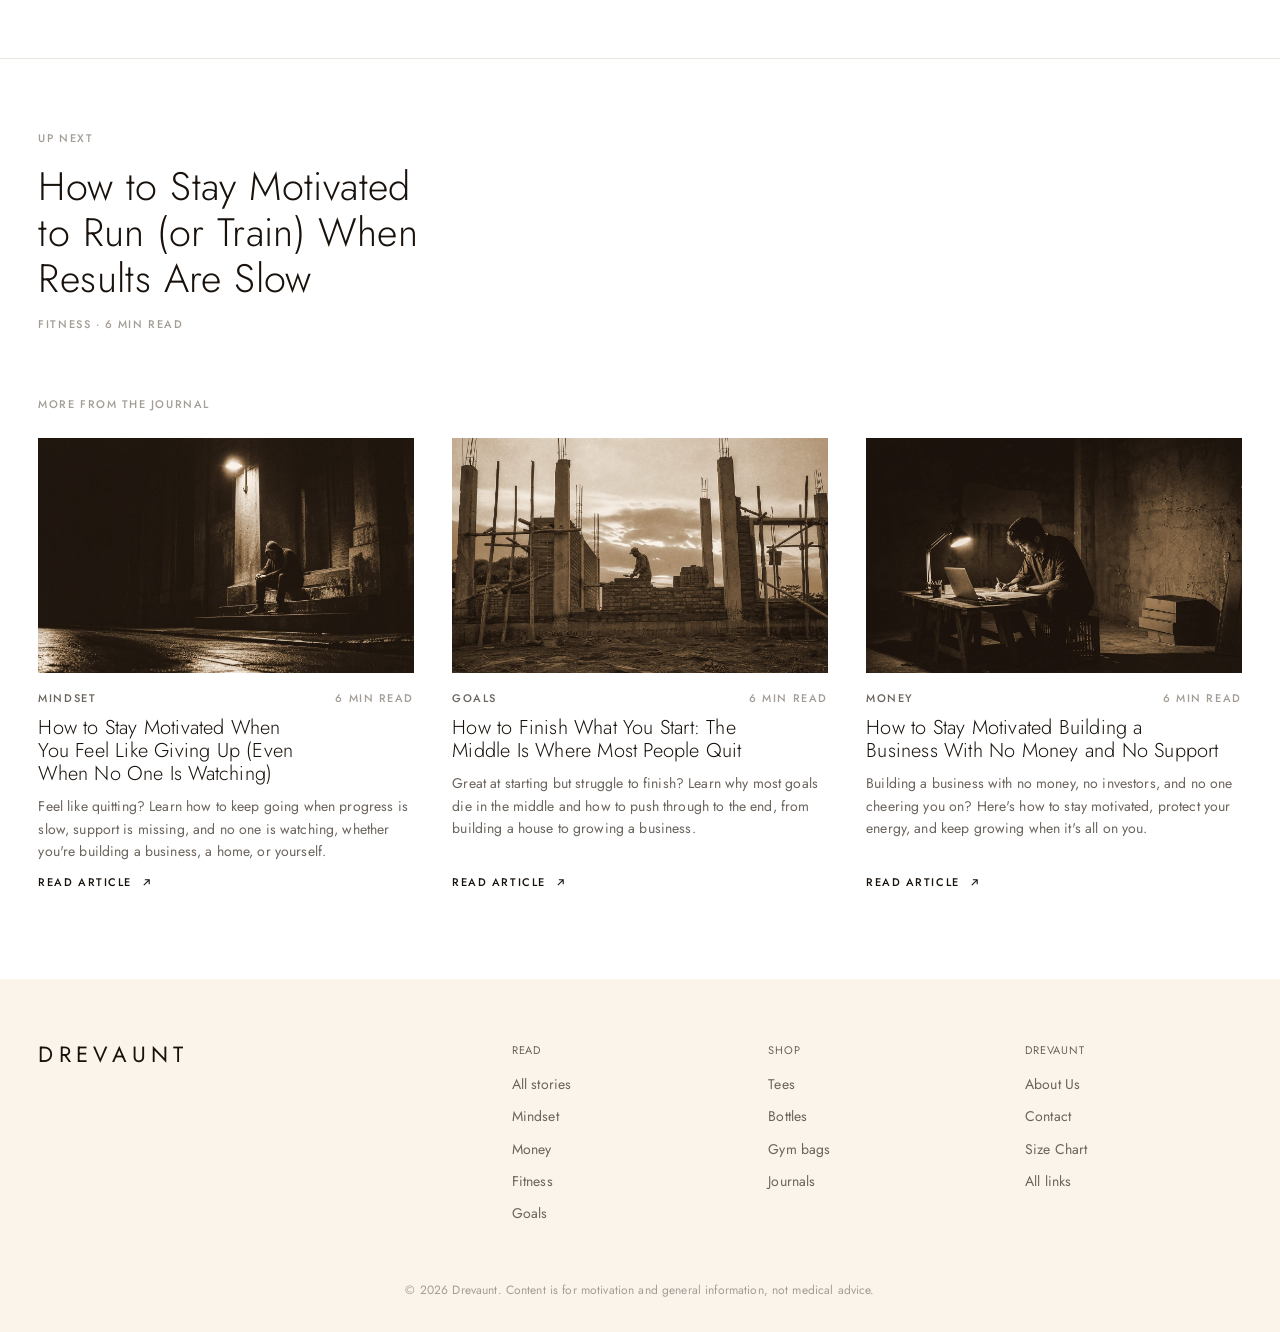
==== commit dbd39f00: "Rename the brand to Drevaunt (text only; links stay on the fangviper.com addresses until the new dom" ====
--- a/discipline-vs-motivation/index.html
+++ b/discipline-vs-motivation/index.html
@@ -9,7 +9,7 @@
   <meta name="description" content="Motivation gets you started, but it never lasts. Learn why discipline beats motivation and how to build it, whether you're growing a business, training, or chasing any goal.">
   <link rel="canonical" href="https://blog.fangviper.com/discipline-vs-motivation/">
   <meta property="og:type" content="article">
-  <meta property="og:site_name" content="Fang Viper Journal">
+  <meta property="og:site_name" content="Drevaunt Journal">
   <meta property="og:title" content="Discipline vs Motivation: What Actually Keeps You Going">
   <meta property="og:description" content="Motivation gets you started, but it never lasts. Learn why discipline beats motivation and how to build it, whether you're growing a business, training, or chasing any goal.">
   <meta property="og:url" content="https://blog.fangviper.com/discipline-vs-motivation/">
@@ -22,7 +22,7 @@
   <meta property="article:tag" content="how to keep going">
   <meta property="article:tag" content="self discipline tips">
   <meta name="twitter:card" content="summary_large_image">
-  <script type="application/ld+json">{"@context":"https://schema.org","@type":"BlogPosting","headline":"Discipline vs Motivation: Why Motivation Fades and What Actually Keeps You Going","description":"Motivation gets you started, but it never lasts. Learn why discipline beats motivation and how to build it, whether you're growing a business, training, or chasing any goal.","datePublished":"2026-09-25","dateModified":"2026-09-25","image":"https://blog.fangviper.com/assets/img/run-solo.jpg","mainEntityOfPage":"https://blog.fangviper.com/discipline-vs-motivation/","keywords":"discipline vs motivation, how to stay disciplined, motivation fades, how to keep going, self discipline tips","author":{"@type":"Organization","name":"Fang Viper"},"publisher":{"@type":"Organization","name":"Fang Viper","logo":{"@type":"ImageObject","url":"https://blog.fangviper.com/assets/img/logo-black.png"}}}</script>
+  <script type="application/ld+json">{"@context":"https://schema.org","@type":"BlogPosting","headline":"Discipline vs Motivation: Why Motivation Fades and What Actually Keeps You Going","description":"Motivation gets you started, but it never lasts. Learn why discipline beats motivation and how to build it, whether you're growing a business, training, or chasing any goal.","datePublished":"2026-09-25","dateModified":"2026-09-25","image":"https://blog.fangviper.com/assets/img/run-solo.jpg","mainEntityOfPage":"https://blog.fangviper.com/discipline-vs-motivation/","keywords":"discipline vs motivation, how to stay disciplined, motivation fades, how to keep going, self discipline tips","author":{"@type":"Organization","name":"Drevaunt"},"publisher":{"@type":"Organization","name":"Drevaunt","logo":{"@type":"ImageObject","url":"https://blog.fangviper.com/assets/img/logo-black.png"}}}</script>
   <script type="application/ld+json">{"@context":"https://schema.org","@type":"FAQPage","mainEntity":[{"@type":"Question","name":"Is discipline more important than motivation?","acceptedAnswer":{"@type":"Answer","text":"For long-term goals, yes. Motivation helps you start, but discipline keeps you consistent when the excitement fades, and consistency is what produces results."}},{"@type":"Question","name":"How do I stay disciplined when I have no motivation?","acceptedAnswer":{"@type":"Answer","text":"Shrink the task, schedule it in advance, track your streak, and stop debating with yourself. Action often creates motivation, not the other way around."}},{"@type":"Question","name":"Can discipline be learned?","acceptedAnswer":{"@type":"Answer","text":"Yes. Discipline works like a muscle: every time you follow through on a small commitment, it gets easier to follow through on the next one."}},{"@type":"Question","name":"Why does my motivation disappear after a few days?","acceptedAnswer":{"@type":"Answer","text":"Motivation is an emotion tied to novelty. Once a goal becomes routine, the excitement naturally drops. That's normal, and it's the point where discipline has to take over."}}]}</script>
   <!-- /build:meta -->
   <meta name="theme-color" content="#ffffff">
@@ -46,7 +46,7 @@
       <button class="announce__close" aria-label="Close announcement"><svg viewBox="0 0 24 24" width="12" height="12"><path d="M6 6l12 12M18 6L6 18" fill="none" stroke="currentColor" stroke-width="1.5"/></svg></button>
     </div>
     <header class="header">
-      <a class="header__logo" href="https://fangviper.com/" aria-label="Fangviper home">Fangviper</a>
+      <a class="header__logo" href="https://fangviper.com/" aria-label="Drevaunt home">Drevaunt</a>
       <nav class="header__nav" aria-label="Main">
         <a href="https://fangviper.com/">Home</a>
         <a data-store data-medium="header" href="https://fangviper.com/collections?utm_source=fangviper_blog&amp;utm_medium=header&amp;utm_campaign=blog_ads" target="_blank" rel="noopener">Shop</a>
@@ -68,7 +68,7 @@
   <main id="main" class="article-view" data-article data-slug="discipline-vs-motivation">
     <header class="a-hero container">
       <a class="a-back" href="index.html#journal">Back to the journal</a>
-      <div class="a-kicker"><b>Mindset</b><span>Sep 25, 2026</span><span>By Fang Viper</span></div>
+      <div class="a-kicker"><b>Mindset</b><span>Sep 25, 2026</span><span>By Drevaunt</span></div>
       <h1 class="a-title">Discipline vs Motivation: Why Motivation Fades and What Actually Keeps You Going</h1>
       <p class="a-dek">Motivation gets you started, but it never lasts. Learn why discipline beats motivation and how to build it, whether you're growing a business, training, or chasing any goal.</p>
       <div class="a-cover"><img src="assets/img/run-solo.jpg" alt="discipline vs motivation"></div>
@@ -168,7 +168,7 @@
 <p>You'll never feel motivated every day, and nobody does. The people who finish houses, build businesses, set personal records, and change their lives aren't more motivated than you. They just stopped relying on motivation.</p>
 <blockquote>Start when you feel it. Keep going when you don't.</blockquote>
 <p class="see-also">Feel like quitting right now? Read <a class="text-cta" data-post="how-to-stay-motivated-when-you-feel-like-giving-up" href="how-to-stay-motivated-when-you-feel-like-giving-up/">How to Stay Motivated When You Feel Like Giving Up</a>. Building a business from nothing? Read <a class="text-cta" data-post="how-to-stay-motivated-building-a-business" href="how-to-stay-motivated-building-a-business/">How to Stay Motivated Building a Business With No Money</a>. Great at starting but struggle to finish? Read <a class="text-cta" data-post="how-to-finish-what-you-start" href="how-to-finish-what-you-start/">How to Finish What You Start</a>.</p>
-<p class="cta-line">Want a daily reminder? <a class="text-cta" href="https://fangviper.com/collections?utm_source=fangviper_blog&amp;utm_medium=article_cta&amp;utm_campaign=blog_ads" target="_blank" rel="noopener">Explore the FangViper collection</a>, with t-shirts, cups, and bags made for people who keep going when the motivation runs out.</p>
+<p class="cta-line">Want a daily reminder? <a class="text-cta" href="https://fangviper.com/collections?utm_source=fangviper_blog&amp;utm_medium=article_cta&amp;utm_campaign=blog_ads" target="_blank" rel="noopener">Explore the Drevaunt collection</a>, with t-shirts, cups, and bags made for people who keep going when the motivation runs out.</p>
 
 <h2>Frequently Asked Questions</h2>
 <div class="faq">
@@ -197,7 +197,7 @@
 
   <footer class="footer">
     <div class="footer__top page">
-      <a class="footer__logo" href="https://fangviper.com/" aria-label="Fangviper home">Fangviper</a>
+      <a class="footer__logo" href="https://fangviper.com/" aria-label="Drevaunt home">Drevaunt</a>
       <div class="footer__col">
         <p class="label">Read</p>
         <a href="index.html?cat=All#journal" data-cat-link="All">All stories</a>
@@ -214,14 +214,14 @@
         <a data-store data-q="journal" href="https://fangviper.com/search?type=product&amp;q=journal&amp;utm_source=fangviper_blog&amp;utm_medium=blog_link&amp;utm_campaign=blog_ads" target="_blank" rel="noopener">Journals</a>
       </div>
       <div class="footer__col">
-        <p class="label">Fangviper</p>
+        <p class="label">Drevaunt</p>
         <a href="https://fangviper.com/pages/about-us">About Us</a>
         <a href="https://fangviper.com/pages/contact">Contact</a>
         <a href="https://size.fangviper.com/">Size Chart</a>
         <a href="https://links.fangviper.com/">All links</a>
       </div>
     </div>
-    <p class="footer__bottom">© 2026 Fangviper. Content is for motivation and general information, not medical advice.</p>
+    <p class="footer__bottom">© 2026 Drevaunt. Content is for motivation and general information, not medical advice.</p>
   </footer>
 
   <button class="totop" data-totop aria-label="Back to top">
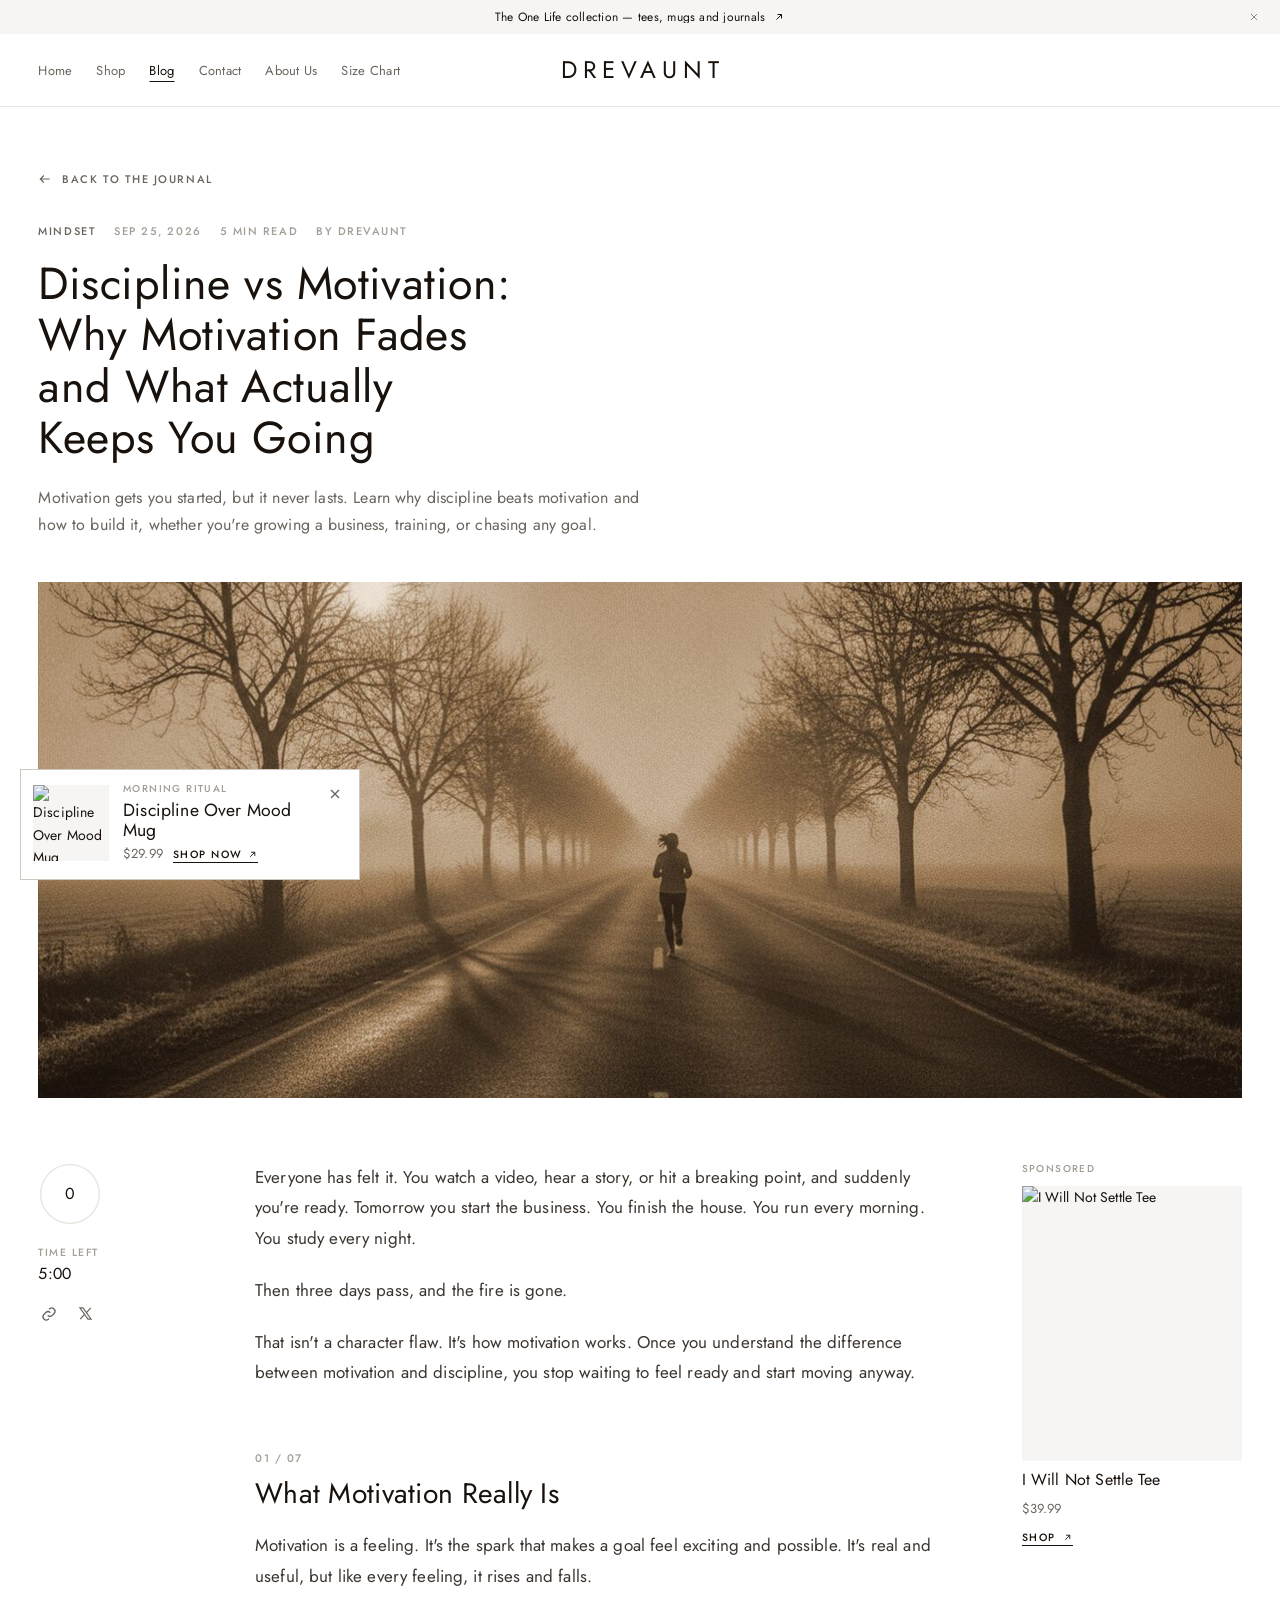
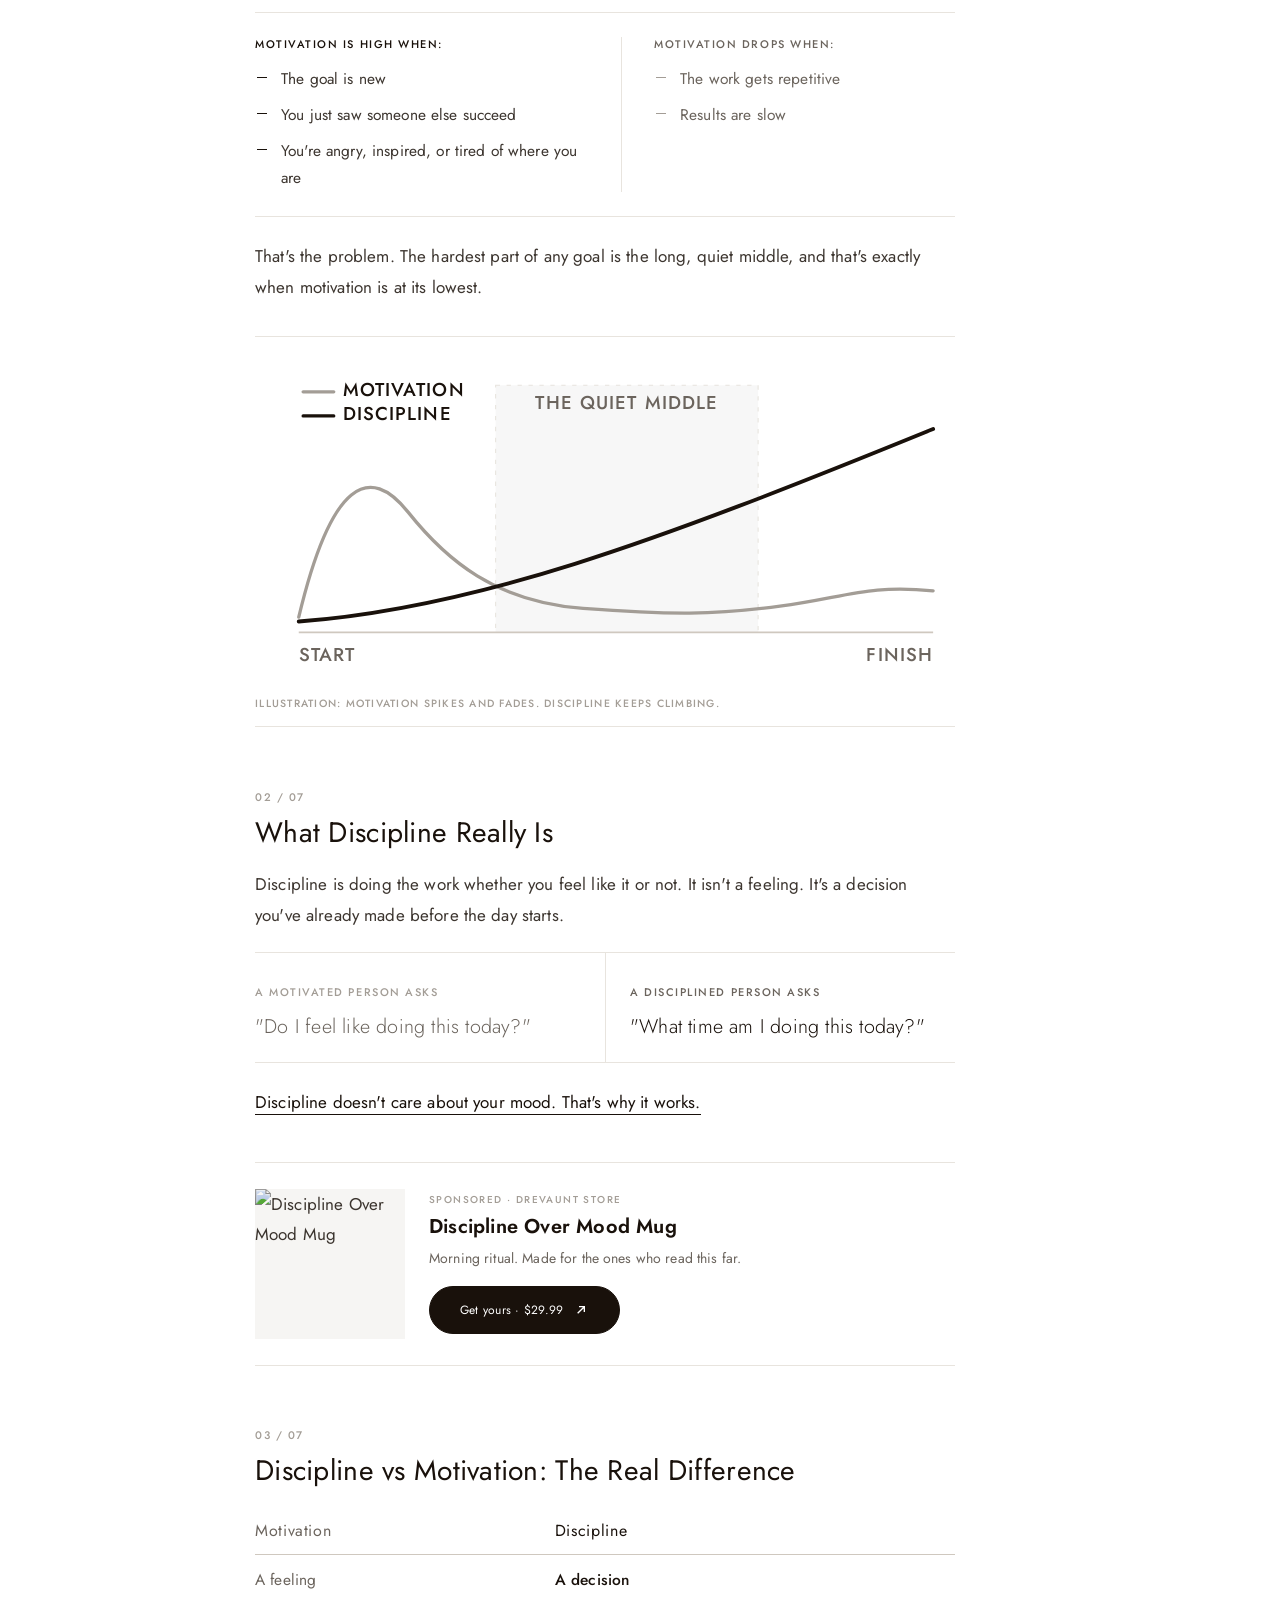
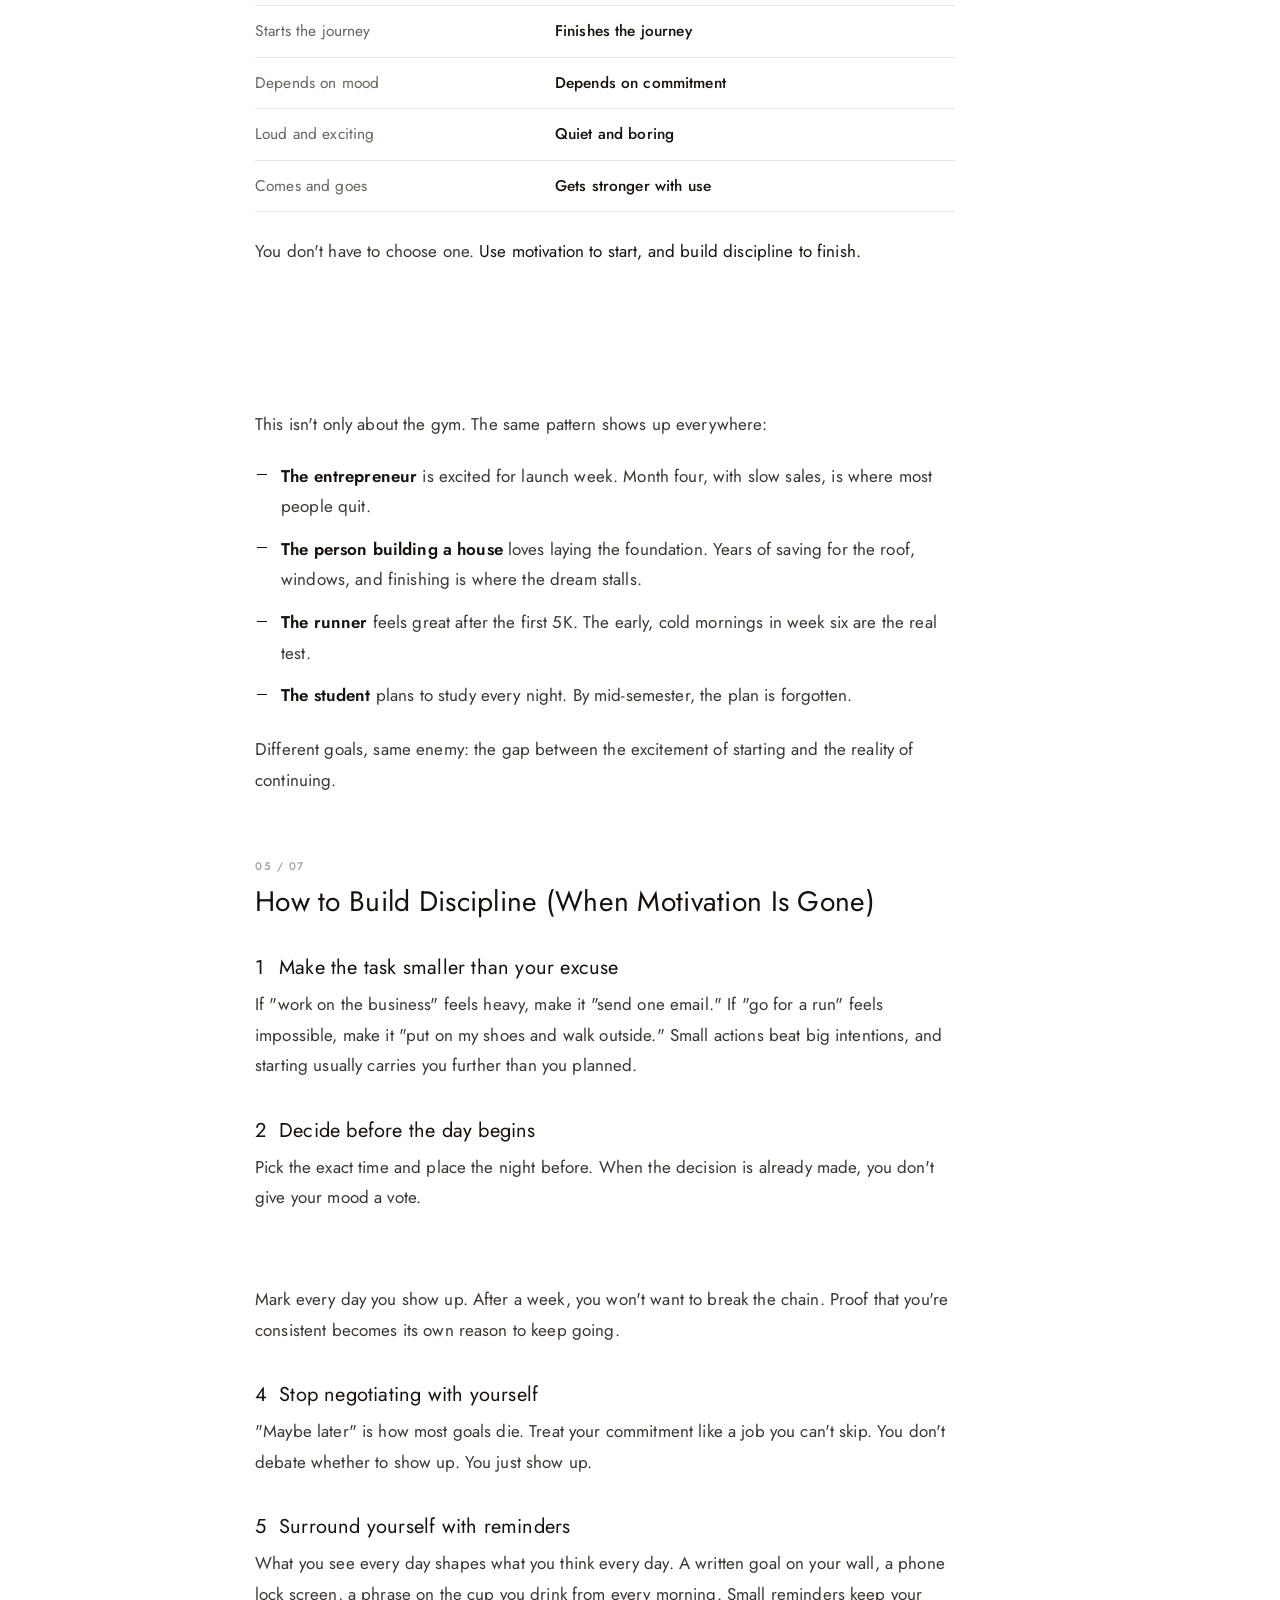
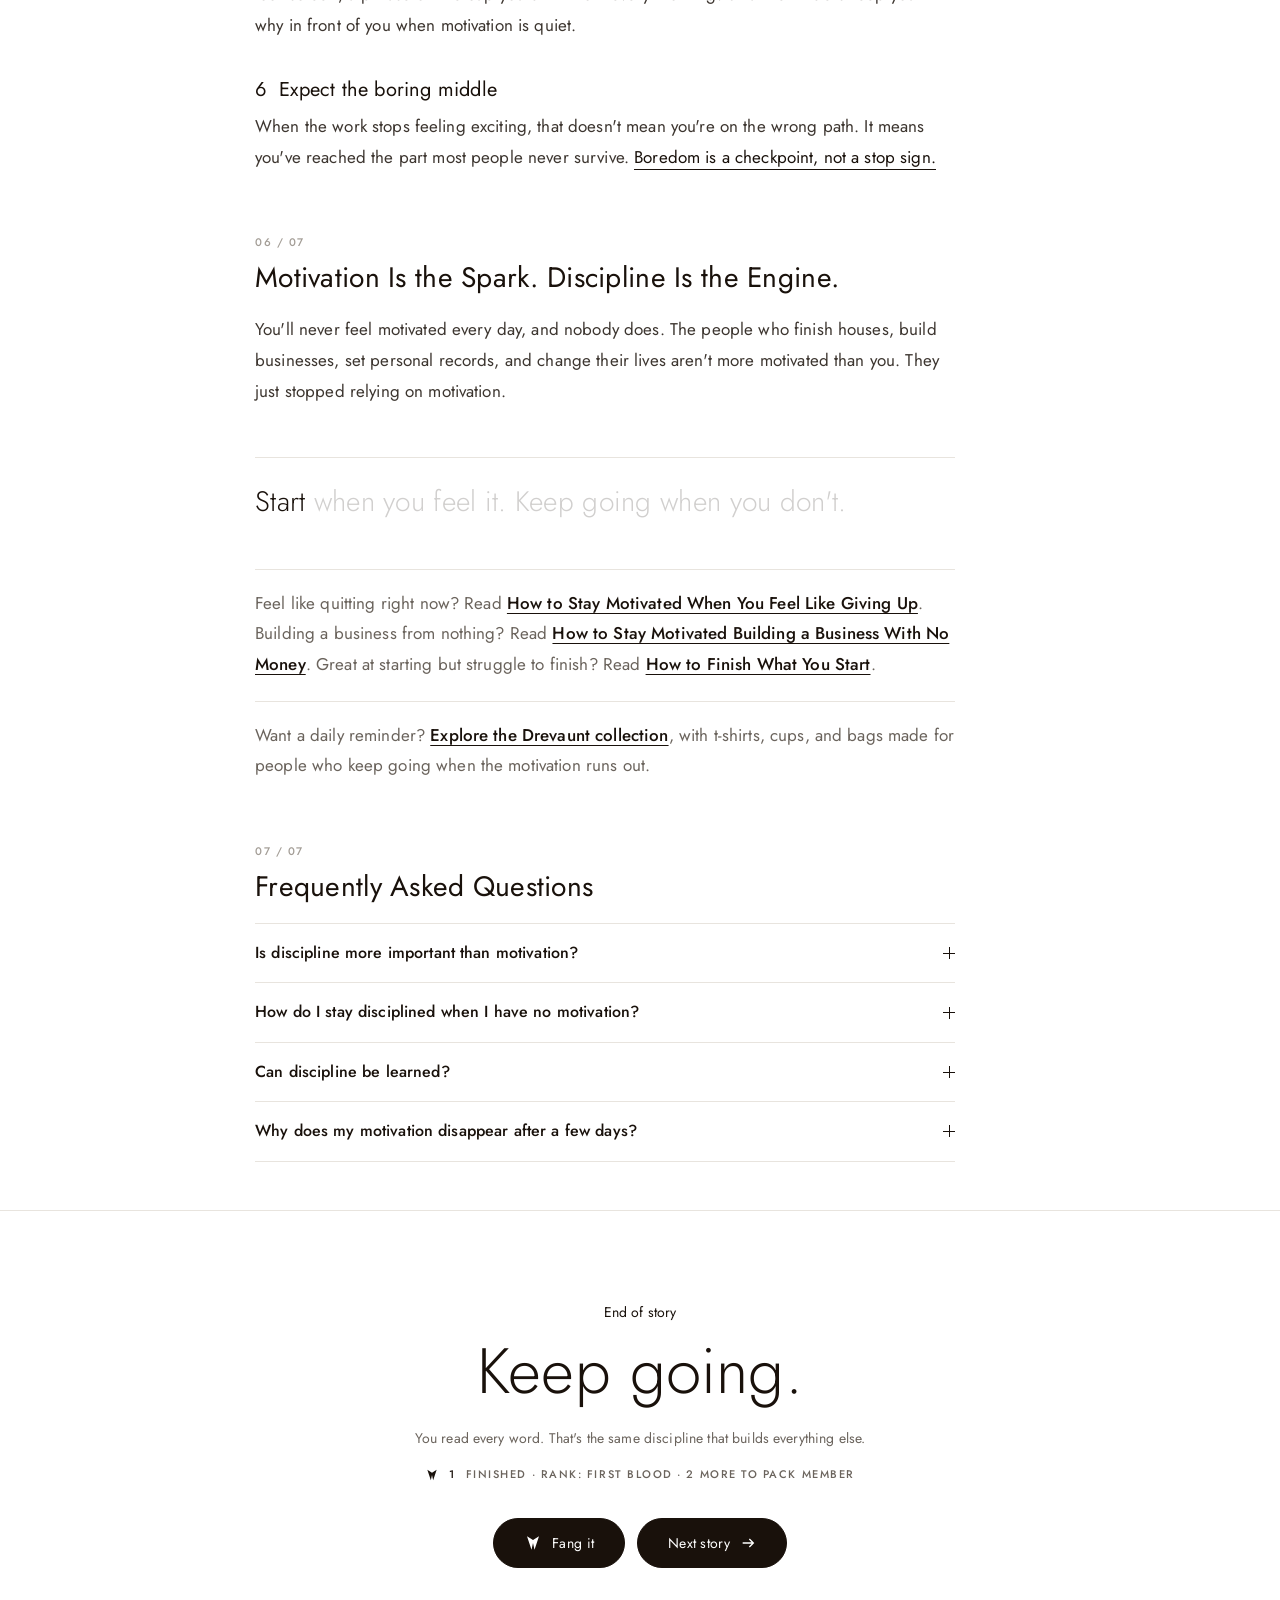
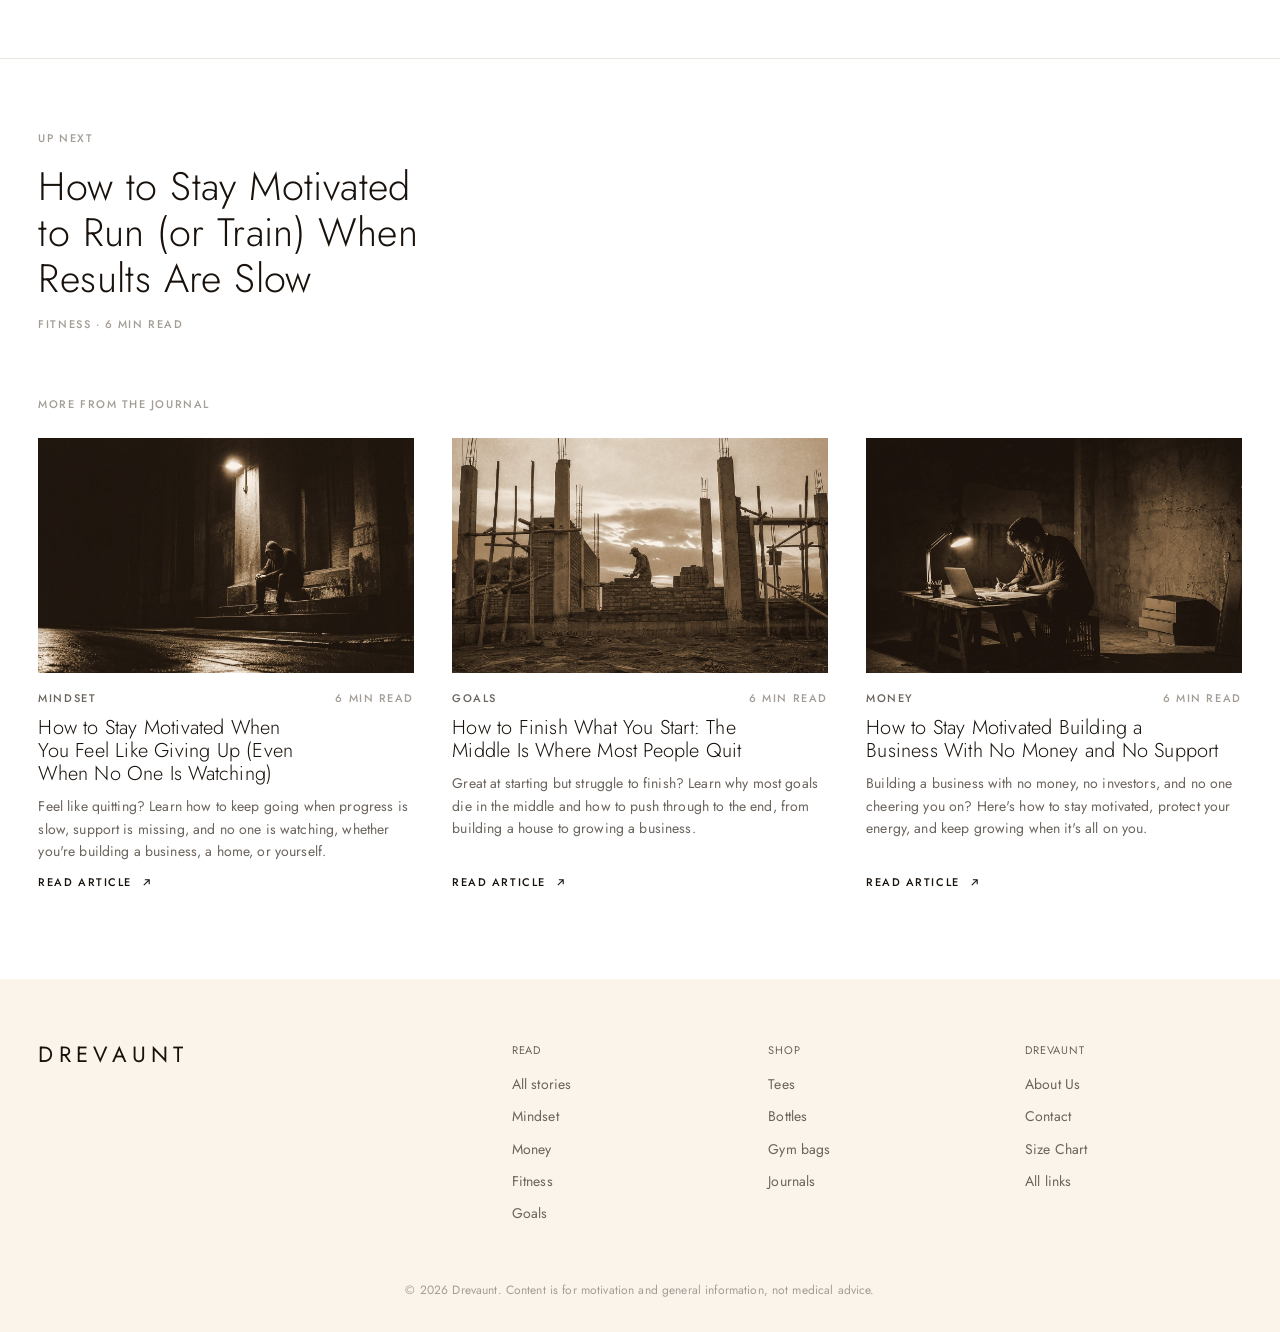
==== commit 42884f59: "Move to the drevaunt.com addresses The site now lives on its drevaunt.com subdomain and every store," ====
--- a/discipline-vs-motivation/index.html
+++ b/discipline-vs-motivation/index.html
@@ -7,13 +7,13 @@
   <base href="../">
   <title>Discipline vs Motivation: What Actually Keeps You Going</title>
   <meta name="description" content="Motivation gets you started, but it never lasts. Learn why discipline beats motivation and how to build it, whether you're growing a business, training, or chasing any goal.">
-  <link rel="canonical" href="https://blog.fangviper.com/discipline-vs-motivation/">
+  <link rel="canonical" href="https://blog.drevaunt.com/discipline-vs-motivation/">
   <meta property="og:type" content="article">
   <meta property="og:site_name" content="Drevaunt Journal">
   <meta property="og:title" content="Discipline vs Motivation: What Actually Keeps You Going">
   <meta property="og:description" content="Motivation gets you started, but it never lasts. Learn why discipline beats motivation and how to build it, whether you're growing a business, training, or chasing any goal.">
-  <meta property="og:url" content="https://blog.fangviper.com/discipline-vs-motivation/">
-  <meta property="og:image" content="https://blog.fangviper.com/assets/img/run-solo.jpg">
+  <meta property="og:url" content="https://blog.drevaunt.com/discipline-vs-motivation/">
+  <meta property="og:image" content="https://blog.drevaunt.com/assets/img/run-solo.jpg">
   <meta property="og:image:alt" content="discipline vs motivation">
   <meta property="article:published_time" content="2026-09-25">
   <meta property="article:tag" content="discipline vs motivation">
@@ -22,7 +22,7 @@
   <meta property="article:tag" content="how to keep going">
   <meta property="article:tag" content="self discipline tips">
   <meta name="twitter:card" content="summary_large_image">
-  <script type="application/ld+json">{"@context":"https://schema.org","@type":"BlogPosting","headline":"Discipline vs Motivation: Why Motivation Fades and What Actually Keeps You Going","description":"Motivation gets you started, but it never lasts. Learn why discipline beats motivation and how to build it, whether you're growing a business, training, or chasing any goal.","datePublished":"2026-09-25","dateModified":"2026-09-25","image":"https://blog.fangviper.com/assets/img/run-solo.jpg","mainEntityOfPage":"https://blog.fangviper.com/discipline-vs-motivation/","keywords":"discipline vs motivation, how to stay disciplined, motivation fades, how to keep going, self discipline tips","author":{"@type":"Organization","name":"Drevaunt"},"publisher":{"@type":"Organization","name":"Drevaunt","logo":{"@type":"ImageObject","url":"https://blog.fangviper.com/assets/img/logo-black.png"}}}</script>
+  <script type="application/ld+json">{"@context":"https://schema.org","@type":"BlogPosting","headline":"Discipline vs Motivation: Why Motivation Fades and What Actually Keeps You Going","description":"Motivation gets you started, but it never lasts. Learn why discipline beats motivation and how to build it, whether you're growing a business, training, or chasing any goal.","datePublished":"2026-09-25","dateModified":"2026-09-25","image":"https://blog.drevaunt.com/assets/img/run-solo.jpg","mainEntityOfPage":"https://blog.drevaunt.com/discipline-vs-motivation/","keywords":"discipline vs motivation, how to stay disciplined, motivation fades, how to keep going, self discipline tips","author":{"@type":"Organization","name":"Drevaunt"},"publisher":{"@type":"Organization","name":"Drevaunt","logo":{"@type":"ImageObject","url":"https://blog.drevaunt.com/assets/img/logo-black.png"}}}</script>
   <script type="application/ld+json">{"@context":"https://schema.org","@type":"FAQPage","mainEntity":[{"@type":"Question","name":"Is discipline more important than motivation?","acceptedAnswer":{"@type":"Answer","text":"For long-term goals, yes. Motivation helps you start, but discipline keeps you consistent when the excitement fades, and consistency is what produces results."}},{"@type":"Question","name":"How do I stay disciplined when I have no motivation?","acceptedAnswer":{"@type":"Answer","text":"Shrink the task, schedule it in advance, track your streak, and stop debating with yourself. Action often creates motivation, not the other way around."}},{"@type":"Question","name":"Can discipline be learned?","acceptedAnswer":{"@type":"Answer","text":"Yes. Discipline works like a muscle: every time you follow through on a small commitment, it gets easier to follow through on the next one."}},{"@type":"Question","name":"Why does my motivation disappear after a few days?","acceptedAnswer":{"@type":"Answer","text":"Motivation is an emotion tied to novelty. Once a goal becomes routine, the excitement naturally drops. That's normal, and it's the point where discipline has to take over."}}]}</script>
   <!-- /build:meta -->
   <meta name="theme-color" content="#ffffff">
@@ -39,25 +39,25 @@
   
   <div class="readbar" aria-hidden="true"><i data-readbar></i></div>
 
-  <!-- Top: store announcement + header (same layout as fangviper.com) -->
+  <!-- Top: store announcement + header (same layout as drevaunt.com) -->
   <div class="top" data-top>
     <div class="announce" data-announce>
       <div class="announce__text"></div>
       <button class="announce__close" aria-label="Close announcement"><svg viewBox="0 0 24 24" width="12" height="12"><path d="M6 6l12 12M18 6L6 18" fill="none" stroke="currentColor" stroke-width="1.5"/></svg></button>
     </div>
     <header class="header">
-      <a class="header__logo" href="https://fangviper.com/" aria-label="Drevaunt home">Drevaunt</a>
+      <a class="header__logo" href="https://drevaunt.com/" aria-label="Drevaunt home">Drevaunt</a>
       <nav class="header__nav" aria-label="Main">
-        <a href="https://fangviper.com/">Home</a>
-        <a data-store data-medium="header" href="https://fangviper.com/collections?utm_source=fangviper_blog&amp;utm_medium=header&amp;utm_campaign=blog_ads" target="_blank" rel="noopener">Shop</a>
+        <a href="https://drevaunt.com/">Home</a>
+        <a data-store data-medium="header" href="https://drevaunt.com/collections?utm_source=fangviper_blog&amp;utm_medium=header&amp;utm_campaign=blog_ads" target="_blank" rel="noopener">Shop</a>
         <a href="index.html" aria-current="page">Blog</a>
-        <a href="https://fangviper.com/pages/contact">Contact</a>
-        <a href="https://fangviper.com/pages/about-us">About Us</a>
-        <a href="https://size.fangviper.com/">Size Chart</a>
+        <a href="https://drevaunt.com/pages/contact">Contact</a>
+        <a href="https://drevaunt.com/pages/about-us">About Us</a>
+        <a href="https://size.drevaunt.com/">Size Chart</a>
       </nav>
       <div class="header__end">
         <a href="index.html">Blog</a>
-        <a data-store data-medium="header" href="https://fangviper.com/collections?utm_source=fangviper_blog&amp;utm_medium=header&amp;utm_campaign=blog_ads" target="_blank" rel="noopener">Shop</a>
+        <a data-store data-medium="header" href="https://drevaunt.com/collections?utm_source=fangviper_blog&amp;utm_medium=header&amp;utm_campaign=blog_ads" target="_blank" rel="noopener">Shop</a>
       </div>
     </header>
   </div>
@@ -168,7 +168,7 @@
 <p>You'll never feel motivated every day, and nobody does. The people who finish houses, build businesses, set personal records, and change their lives aren't more motivated than you. They just stopped relying on motivation.</p>
 <blockquote>Start when you feel it. Keep going when you don't.</blockquote>
 <p class="see-also">Feel like quitting right now? Read <a class="text-cta" data-post="how-to-stay-motivated-when-you-feel-like-giving-up" href="how-to-stay-motivated-when-you-feel-like-giving-up/">How to Stay Motivated When You Feel Like Giving Up</a>. Building a business from nothing? Read <a class="text-cta" data-post="how-to-stay-motivated-building-a-business" href="how-to-stay-motivated-building-a-business/">How to Stay Motivated Building a Business With No Money</a>. Great at starting but struggle to finish? Read <a class="text-cta" data-post="how-to-finish-what-you-start" href="how-to-finish-what-you-start/">How to Finish What You Start</a>.</p>
-<p class="cta-line">Want a daily reminder? <a class="text-cta" href="https://fangviper.com/collections?utm_source=fangviper_blog&amp;utm_medium=article_cta&amp;utm_campaign=blog_ads" target="_blank" rel="noopener">Explore the Drevaunt collection</a>, with t-shirts, cups, and bags made for people who keep going when the motivation runs out.</p>
+<p class="cta-line">Want a daily reminder? <a class="text-cta" href="https://drevaunt.com/collections?utm_source=fangviper_blog&amp;utm_medium=article_cta&amp;utm_campaign=blog_ads" target="_blank" rel="noopener">Explore the Drevaunt collection</a>, with t-shirts, cups, and bags made for people who keep going when the motivation runs out.</p>
 
 <h2>Frequently Asked Questions</h2>
 <div class="faq">
@@ -197,7 +197,7 @@
 
   <footer class="footer">
     <div class="footer__top page">
-      <a class="footer__logo" href="https://fangviper.com/" aria-label="Drevaunt home">Drevaunt</a>
+      <a class="footer__logo" href="https://drevaunt.com/" aria-label="Drevaunt home">Drevaunt</a>
       <div class="footer__col">
         <p class="label">Read</p>
         <a href="index.html?cat=All#journal" data-cat-link="All">All stories</a>
@@ -208,17 +208,17 @@
       </div>
       <div class="footer__col">
         <p class="label">Shop</p>
-        <a data-store data-q="tee" href="https://fangviper.com/search?type=product&amp;q=tee&amp;utm_source=fangviper_blog&amp;utm_medium=blog_link&amp;utm_campaign=blog_ads" target="_blank" rel="noopener">Tees</a>
-        <a data-store data-q="bottle" href="https://fangviper.com/search?type=product&amp;q=bottle&amp;utm_source=fangviper_blog&amp;utm_medium=blog_link&amp;utm_campaign=blog_ads" target="_blank" rel="noopener">Bottles</a>
-        <a data-store data-q="bag" href="https://fangviper.com/search?type=product&amp;q=bag&amp;utm_source=fangviper_blog&amp;utm_medium=blog_link&amp;utm_campaign=blog_ads" target="_blank" rel="noopener">Gym bags</a>
-        <a data-store data-q="journal" href="https://fangviper.com/search?type=product&amp;q=journal&amp;utm_source=fangviper_blog&amp;utm_medium=blog_link&amp;utm_campaign=blog_ads" target="_blank" rel="noopener">Journals</a>
+        <a data-store data-q="tee" href="https://drevaunt.com/search?type=product&amp;q=tee&amp;utm_source=fangviper_blog&amp;utm_medium=blog_link&amp;utm_campaign=blog_ads" target="_blank" rel="noopener">Tees</a>
+        <a data-store data-q="bottle" href="https://drevaunt.com/search?type=product&amp;q=bottle&amp;utm_source=fangviper_blog&amp;utm_medium=blog_link&amp;utm_campaign=blog_ads" target="_blank" rel="noopener">Bottles</a>
+        <a data-store data-q="bag" href="https://drevaunt.com/search?type=product&amp;q=bag&amp;utm_source=fangviper_blog&amp;utm_medium=blog_link&amp;utm_campaign=blog_ads" target="_blank" rel="noopener">Gym bags</a>
+        <a data-store data-q="journal" href="https://drevaunt.com/search?type=product&amp;q=journal&amp;utm_source=fangviper_blog&amp;utm_medium=blog_link&amp;utm_campaign=blog_ads" target="_blank" rel="noopener">Journals</a>
       </div>
       <div class="footer__col">
         <p class="label">Drevaunt</p>
-        <a href="https://fangviper.com/pages/about-us">About Us</a>
-        <a href="https://fangviper.com/pages/contact">Contact</a>
-        <a href="https://size.fangviper.com/">Size Chart</a>
-        <a href="https://links.fangviper.com/">All links</a>
+        <a href="https://drevaunt.com/pages/about-us">About Us</a>
+        <a href="https://drevaunt.com/pages/contact">Contact</a>
+        <a href="https://size.drevaunt.com/">Size Chart</a>
+        <a href="https://links.drevaunt.com/">All links</a>
       </div>
     </div>
     <p class="footer__bottom">© 2026 Drevaunt. Content is for motivation and general information, not medical advice.</p>
